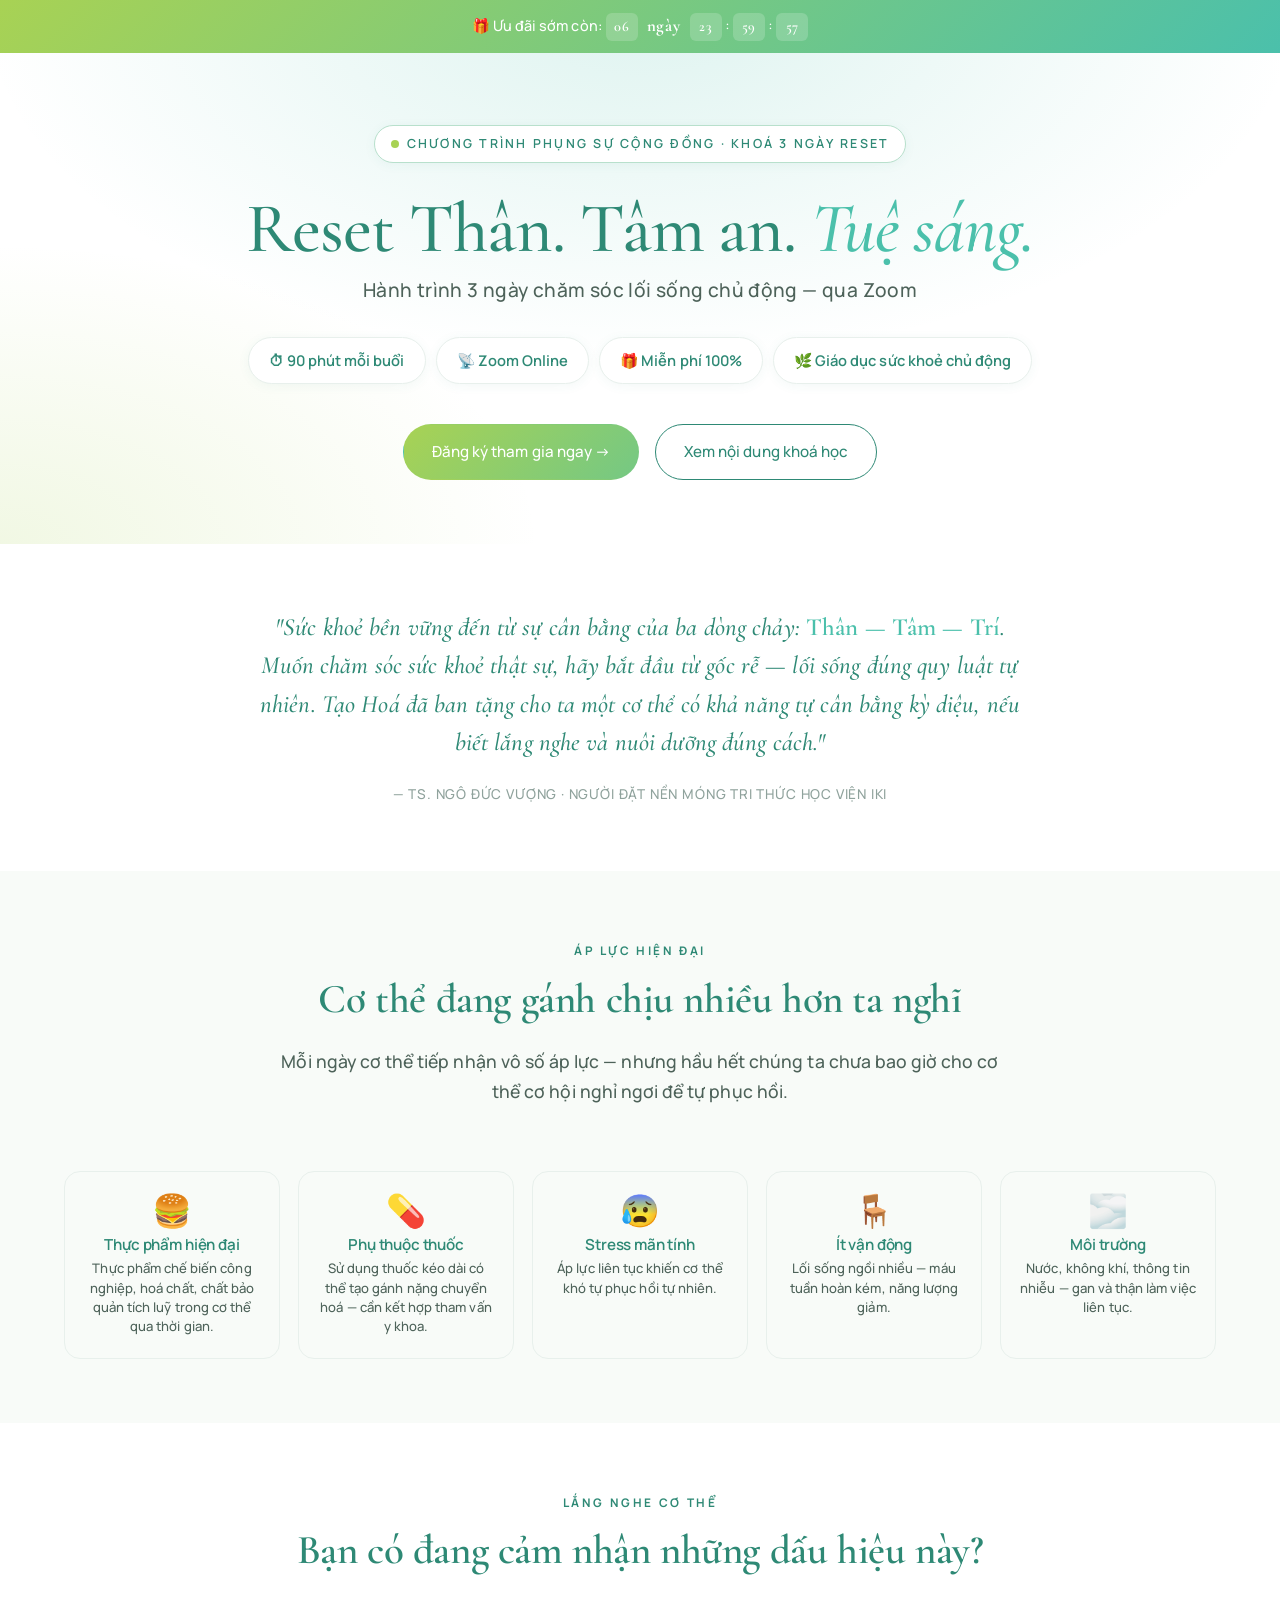
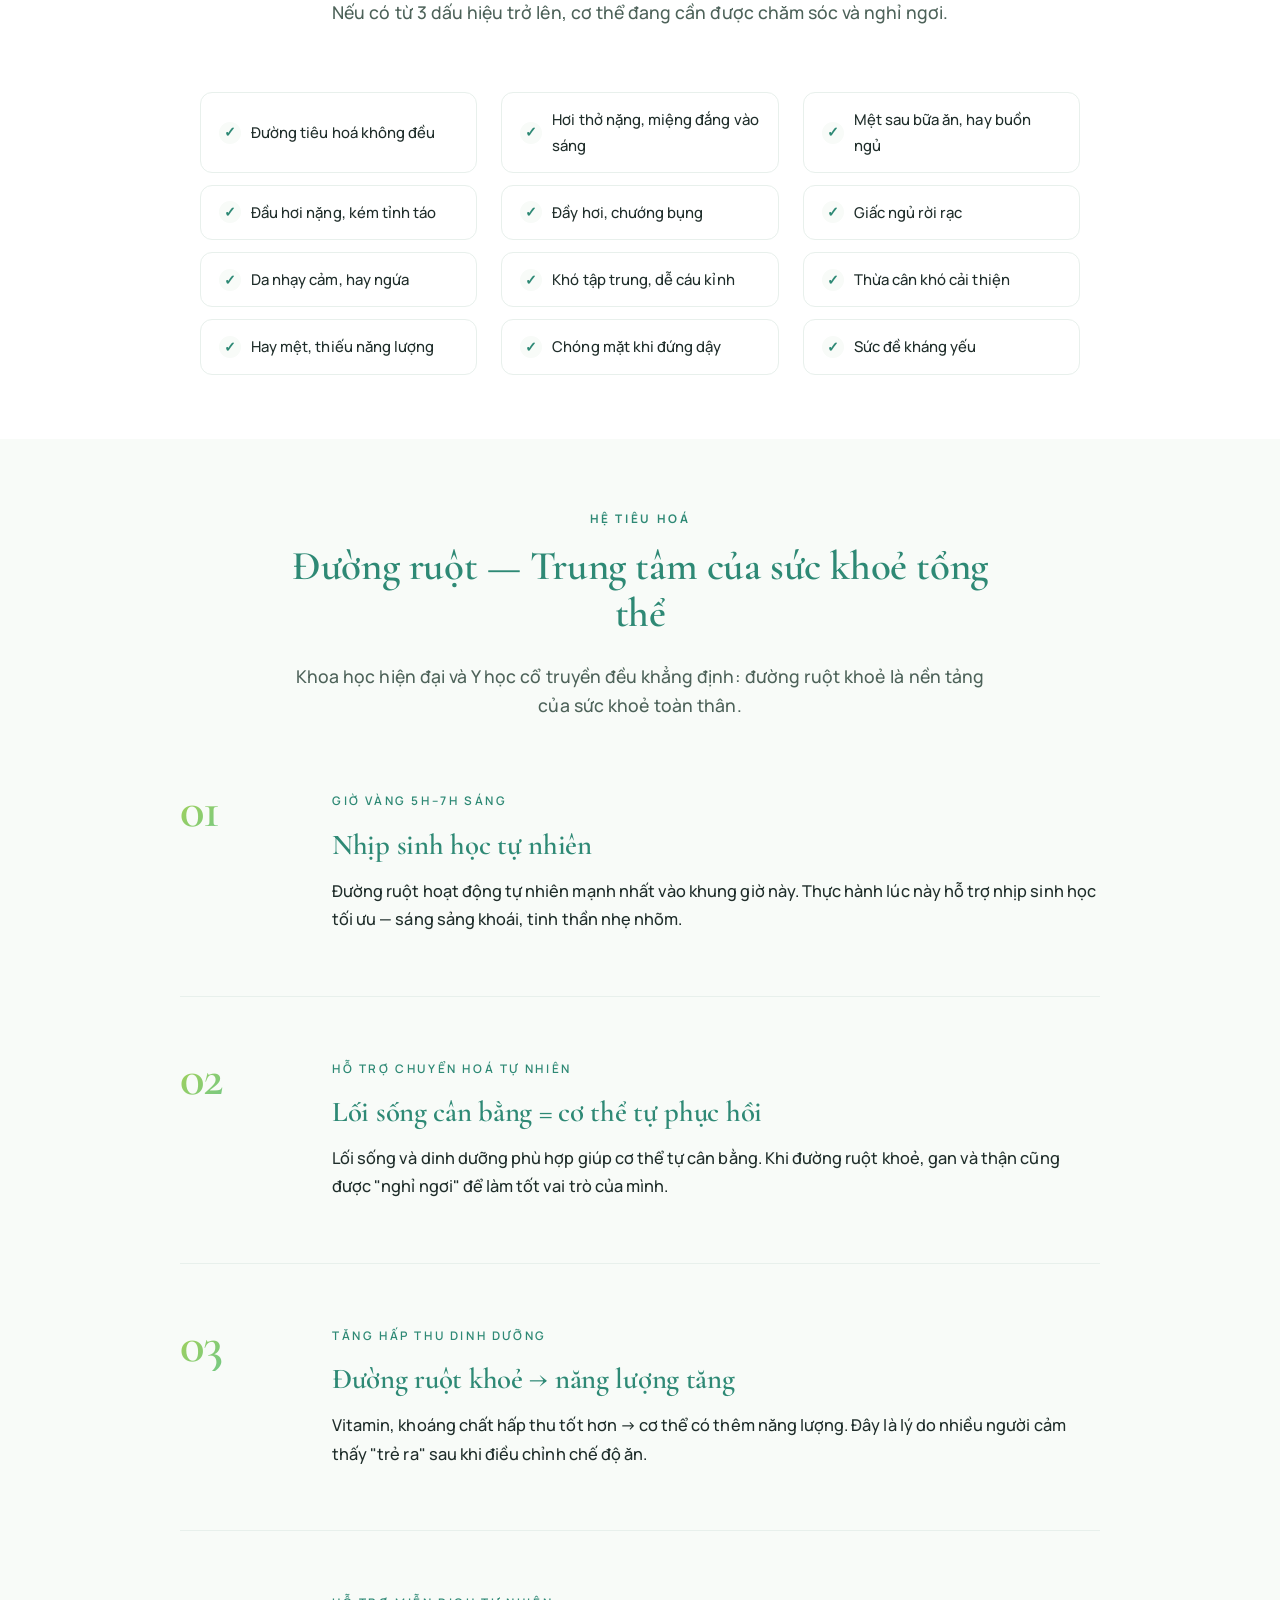
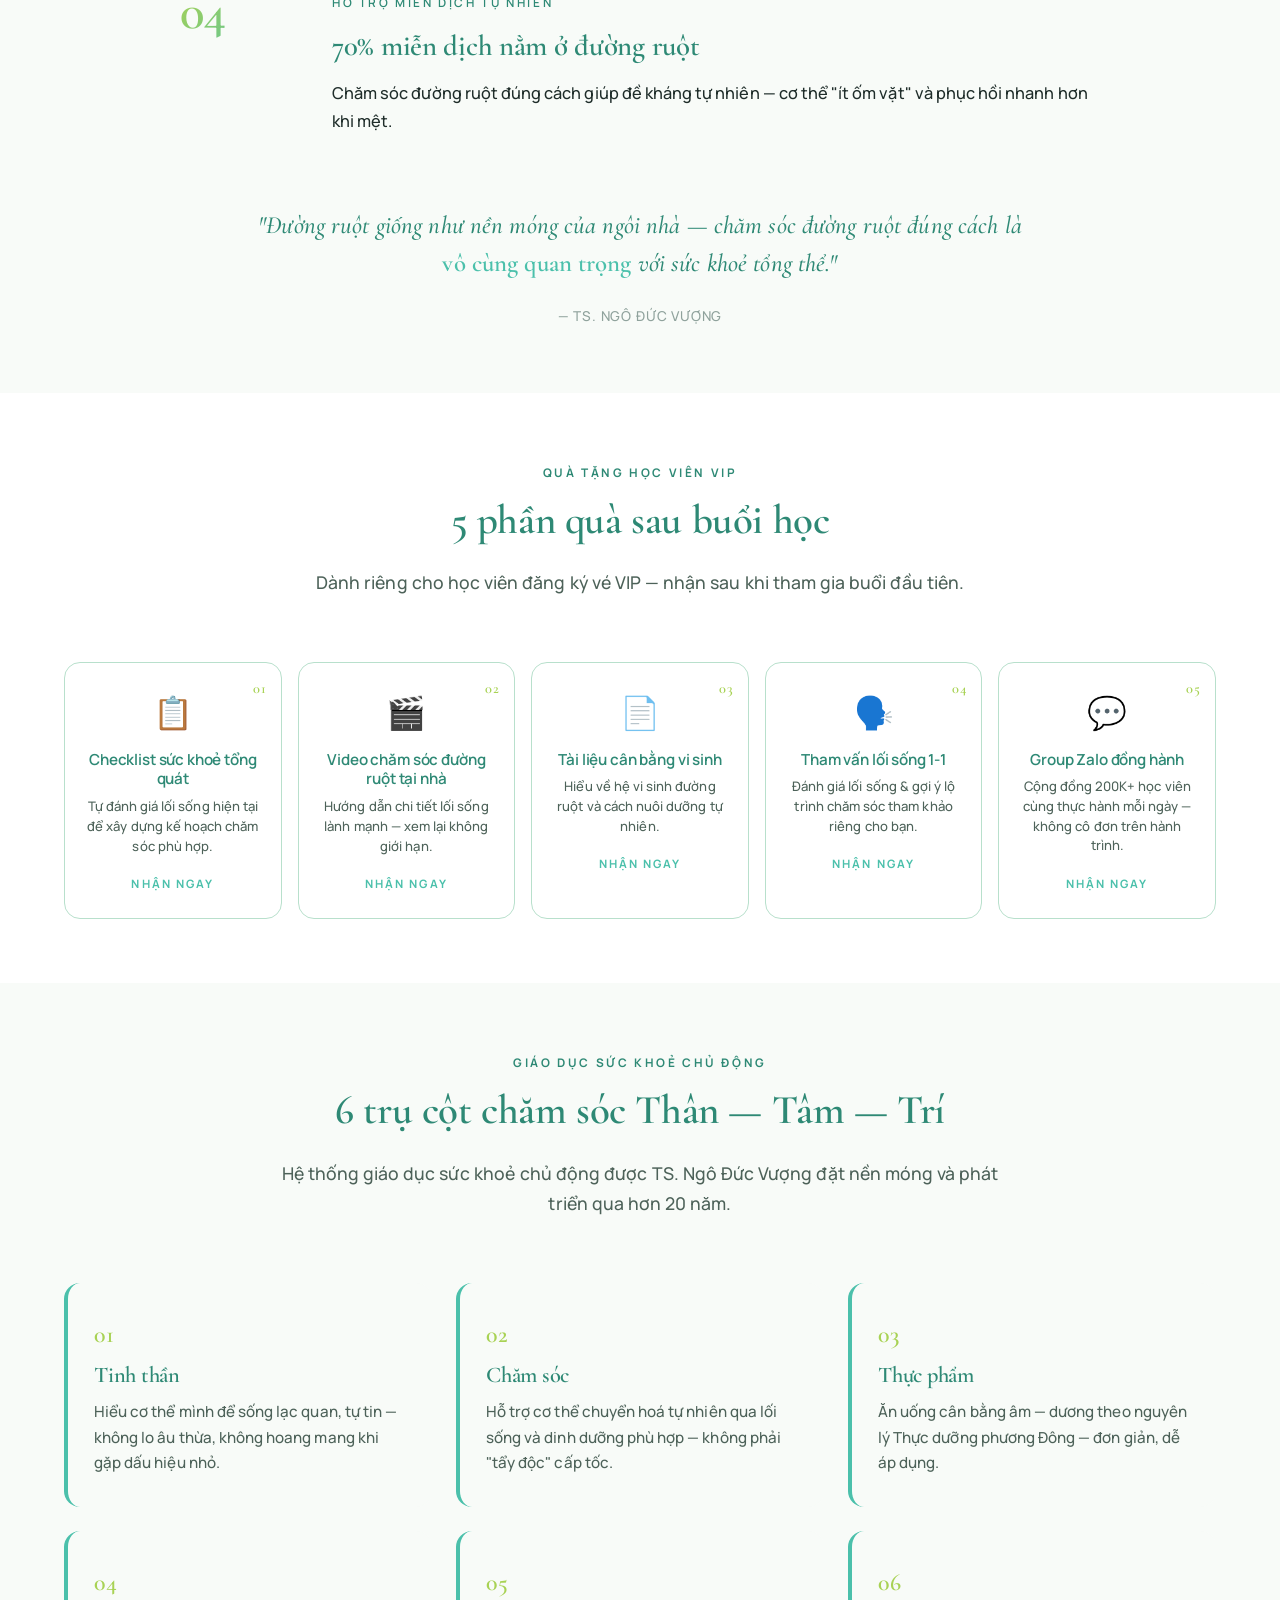
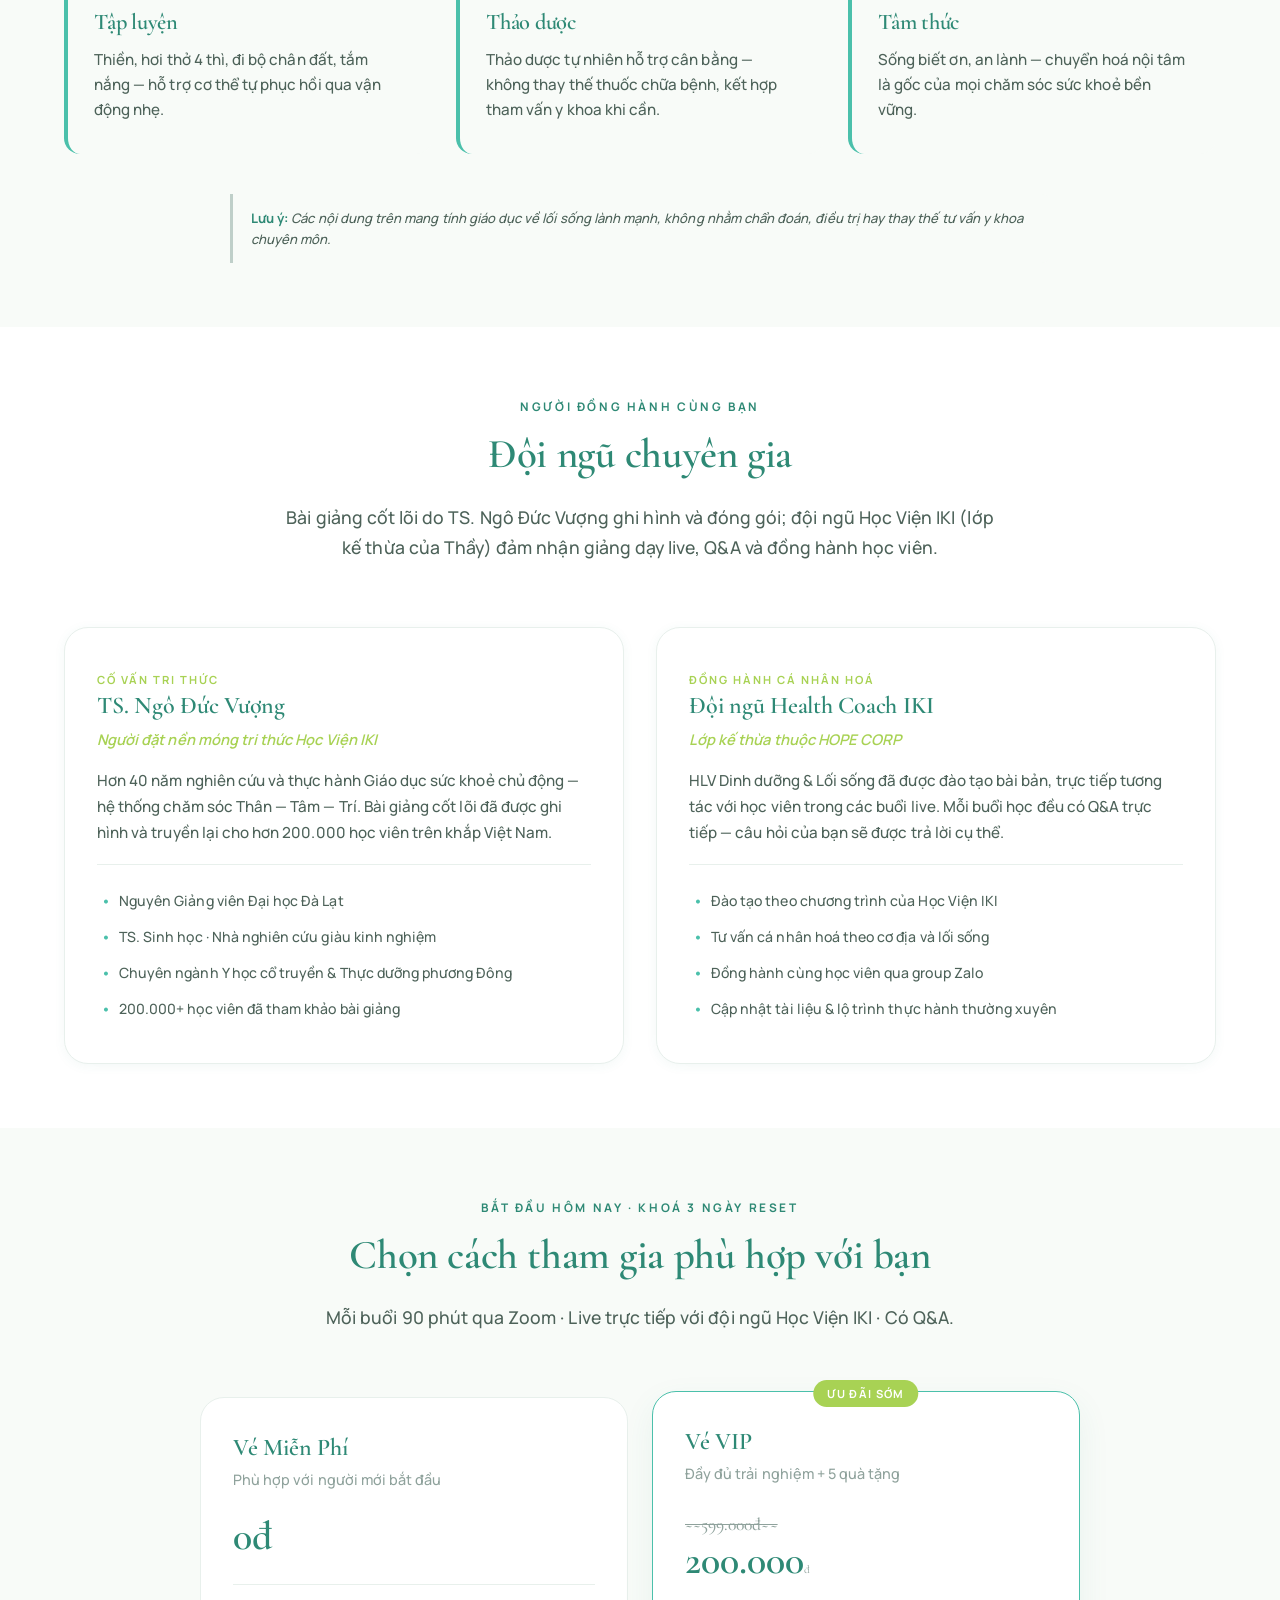
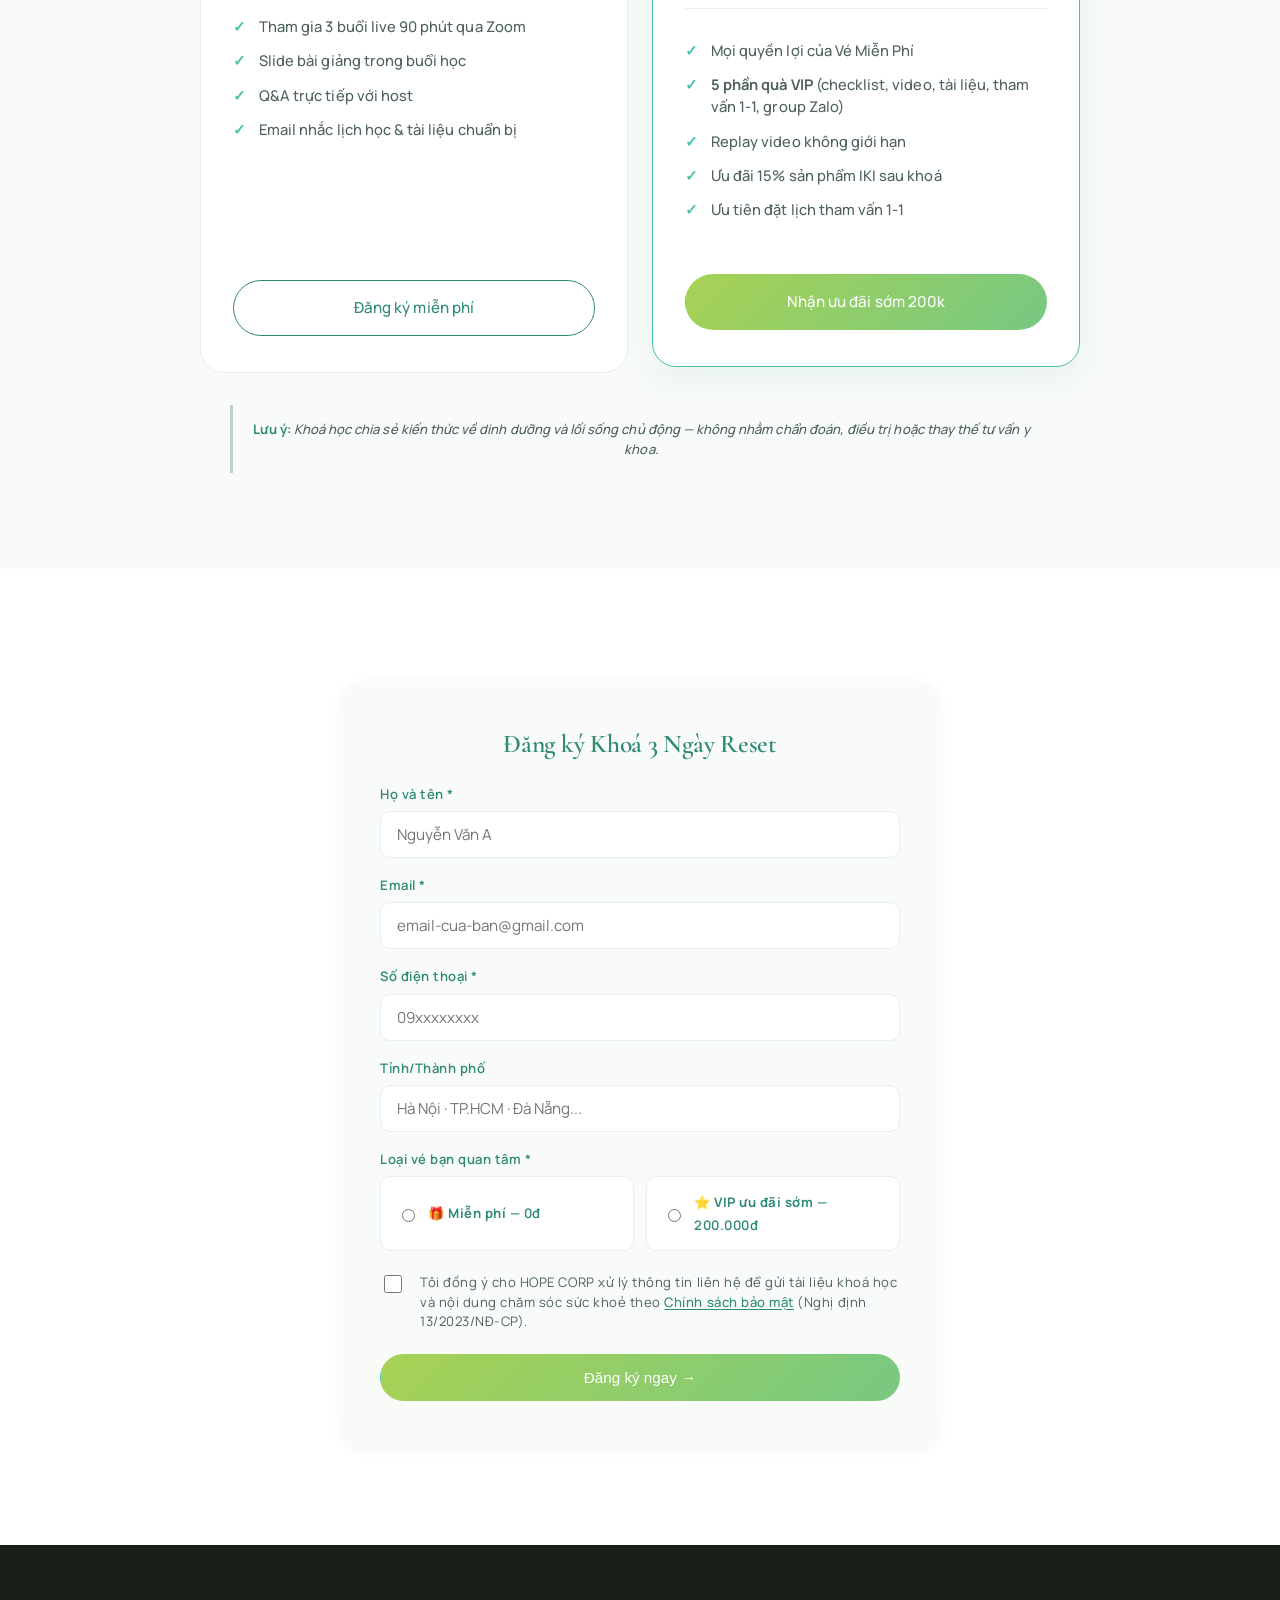
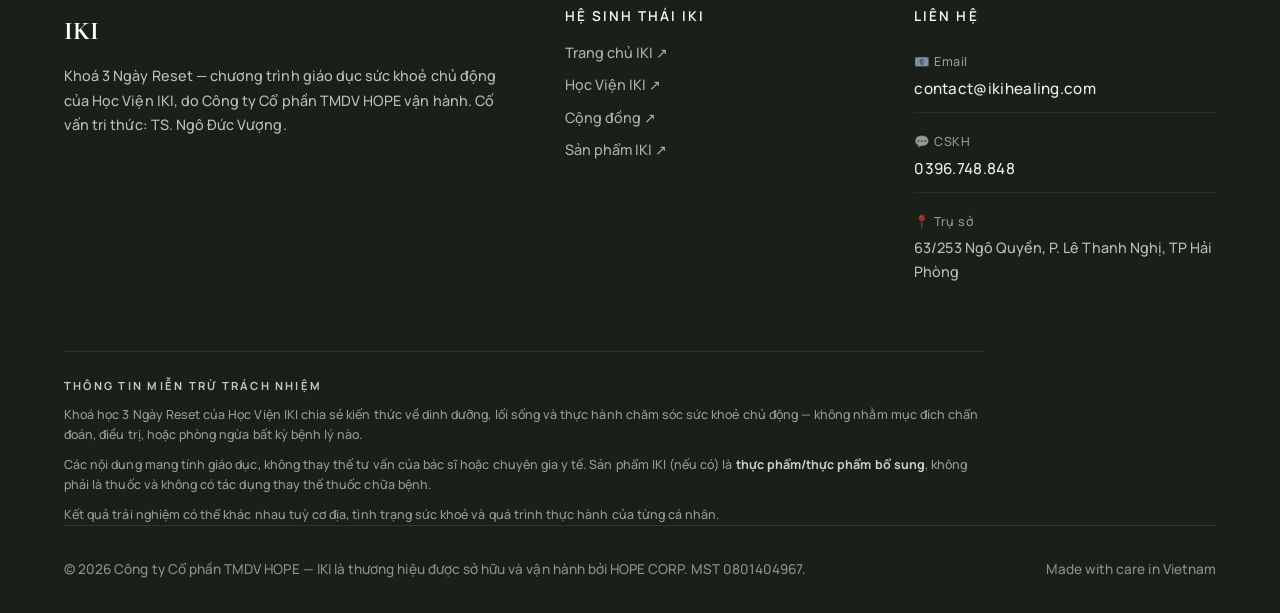
==== index.html @ 706fb3fb "Initial deploy: Khoá 3 Ngày Reset landing — brand IKI, pháp lý cleaned - 11 sections: hero, quote TS" ====
<!DOCTYPE html>
<html lang="vi">
<head>
  <meta charset="UTF-8" />
  <meta name="viewport" content="width=device-width, initial-scale=1.0" />
  <title>Khoá 3 Ngày Reset — Reset Thân, Tâm an, Tuệ sáng | IKI by HOPE CORP</title>
  <meta name="description" content="Khoá học 3 ngày Reset miễn phí qua Zoom — chăm sóc Thân, Tâm, Trí theo phương pháp giáo dục sức khoẻ chủ động của TS. Ngô Đức Vượng và Học Viện IKI. Đăng ký miễn phí, không cần thẻ tín dụng." />
  <link rel="canonical" href="https://7ngayreset.com/" />

  <meta property="og:type" content="website" />
  <meta property="og:locale" content="vi_VN" />
  <meta property="og:site_name" content="IKI by HOPE CORP" />
  <meta property="og:url" content="https://7ngayreset.com/" />
  <meta property="og:title" content="Khoá 3 Ngày Reset — Reset Thân, Tâm an, Tuệ sáng" />
  <meta property="og:description" content="Hành trình 3 ngày miễn phí qua Zoom: chăm sóc lối sống chủ động theo phương pháp giáo dục sức khoẻ của TS. Ngô Đức Vượng và Học Viện IKI." />
  <meta property="og:image" content="https://ikihealing.com/iki-logo.jpg" />

  <meta name="twitter:card" content="summary_large_image" />
  <meta name="twitter:title" content="Khoá 3 Ngày Reset — Reset Thân, Tâm an, Tuệ sáng" />
  <meta name="twitter:description" content="Hành trình 3 ngày miễn phí qua Zoom của Học Viện IKI." />
  <meta name="twitter:image" content="https://ikihealing.com/iki-logo.jpg" />

  <link rel="preconnect" href="https://fonts.googleapis.com" />
  <link rel="preconnect" href="https://fonts.gstatic.com" crossorigin />
  <link href="https://fonts.googleapis.com/css2?family=Manrope:wght@400;500;600;700&family=Cormorant+Garamond:ital,wght@0,500;0,600;0,700;1,500;1,600&display=swap" rel="stylesheet" />
  <link rel="icon" type="image/jpeg" href="iki-logo-256.jpg" />
  <link rel="stylesheet" href="styles.css" />
  <script src="script.js" defer></script>

  <script type="application/ld+json">
  {
    "@context": "https://schema.org",
    "@type": "Course",
    "name": "Khoá 3 Ngày Reset — Reset Thân, Tâm an, Tuệ sáng",
    "description": "Khoá học 3 ngày miễn phí qua Zoom về giáo dục sức khoẻ chủ động — Thân, Tâm, Trí.",
    "provider": {
      "@type": "Organization",
      "name": "Công ty Cổ phần TMDV HOPE",
      "alternateName": "HOPE CORP",
      "sameAs": "https://ikihealing.com"
    },
    "courseMode": "online",
    "educationalLevel": "beginner",
    "inLanguage": "vi"
  }
  </script>
</head>
<body>

  <!-- ============ COUNTDOWN BAR ============ -->
  <div class="countdown-bar" aria-label="Đếm ngược ưu đãi sớm">
    <span>🎁 Ưu đãi sớm còn:</span>
    <span class="countdown-units">
      <span id="cd-days">07</span>
    </span>
    <strong>ngày</strong>
    <span class="countdown-units">
      <span id="cd-hours">00</span>:<span id="cd-mins">00</span>:<span id="cd-secs">00</span>
    </span>
  </div>

  <!-- ============ HERO ============ -->
  <section class="course-hero">
    <div class="container">
      <span class="course-eyebrow-chip">Chương trình phụng sự cộng đồng · Khoá 3 Ngày Reset</span>
      <h1>Reset Thân.<span class="h1-break"> </span>Tâm an.<span class="h1-break"> </span><em>Tuệ sáng.</em></h1>
      <h2>Hành trình 3 ngày chăm sóc lối sống chủ động — qua Zoom</h2>

      <div class="course-info-chips">
        <span class="course-info-chip">⏱ 90 phút mỗi buổi</span>
        <span class="course-info-chip">📡 Zoom Online</span>
        <span class="course-info-chip">🎁 Miễn phí 100%</span>
        <span class="course-info-chip">🌿 Giáo dục sức khoẻ chủ động</span>
      </div>

      <div class="hero-cta" style="justify-content: center;">
        <a class="btn btn-primary" href="#dang-ky">Đăng ký tham gia ngay →</a>
        <a class="btn btn-secondary" href="#noi-dung">Xem nội dung khoá học</a>
      </div>
    </div>
  </section>

  <!-- ============ QUOTE CALLOUT (TS. Ngô Đức Vượng) ============ -->
  <section class="section-tight" style="background: var(--white);">
    <div class="quote-callout">
      <blockquote>
        "Sức khoẻ bền vững đến từ sự cân bằng của ba dòng chảy: <strong>Thân — Tâm — Trí</strong>. Muốn chăm sóc sức khoẻ thật sự, hãy bắt đầu từ gốc rễ — lối sống đúng quy luật tự nhiên. Tạo Hoá đã ban tặng cho ta một cơ thể có khả năng tự cân bằng kỳ diệu, nếu biết lắng nghe và nuôi dưỡng đúng cách."
      </blockquote>
      <cite>— TS. Ngô Đức Vượng · Người đặt nền móng tri thức Học Viện IKI</cite>
    </div>
  </section>

  <!-- ============ SECTION: ÁP LỰC HIỆN ĐẠI ============ -->
  <section id="noi-dung" class="section-tight" style="background: var(--iki-cream);">
    <div class="container">
      <div class="section-header">
        <span class="section-eyebrow">Áp lực hiện đại</span>
        <h2>Cơ thể đang gánh chịu nhiều hơn ta nghĩ</h2>
        <p>Mỗi ngày cơ thể tiếp nhận vô số áp lực — nhưng hầu hết chúng ta chưa bao giờ cho cơ thể cơ hội nghỉ ngơi để tự phục hồi.</p>
      </div>

      <div class="pressure-grid">
        <div class="pressure-card">
          <span class="pressure-card-icon" aria-hidden="true">🍔</span>
          <h4>Thực phẩm hiện đại</h4>
          <p>Thực phẩm chế biến công nghiệp, hoá chất, chất bảo quản tích luỹ trong cơ thể qua thời gian.</p>
        </div>
        <div class="pressure-card">
          <span class="pressure-card-icon" aria-hidden="true">💊</span>
          <h4>Phụ thuộc thuốc</h4>
          <p>Sử dụng thuốc kéo dài có thể tạo gánh nặng chuyển hoá — cần kết hợp tham vấn y khoa.</p>
        </div>
        <div class="pressure-card">
          <span class="pressure-card-icon" aria-hidden="true">😰</span>
          <h4>Stress mãn tính</h4>
          <p>Áp lực liên tục khiến cơ thể khó tự phục hồi tự nhiên.</p>
        </div>
        <div class="pressure-card">
          <span class="pressure-card-icon" aria-hidden="true">🪑</span>
          <h4>Ít vận động</h4>
          <p>Lối sống ngồi nhiều — máu tuần hoàn kém, năng lượng giảm.</p>
        </div>
        <div class="pressure-card">
          <span class="pressure-card-icon" aria-hidden="true">🌫️</span>
          <h4>Môi trường</h4>
          <p>Nước, không khí, thông tin nhiễu — gan và thận làm việc liên tục.</p>
        </div>
      </div>
    </div>
  </section>

  <!-- ============ SECTION: 12 DẤU HIỆU CƠ THỂ ============ -->
  <section class="section-tight" style="background: var(--white);">
    <div class="container">
      <div class="section-header">
        <span class="section-eyebrow">Lắng nghe cơ thể</span>
        <h2>Bạn có đang cảm nhận những dấu hiệu này?</h2>
        <p>Nếu có từ 3 dấu hiệu trở lên, cơ thể đang cần được chăm sóc và nghỉ ngơi.</p>
      </div>

      <div class="symptom-grid">
        <div class="symptom-item">Đường tiêu hoá không đều</div>
        <div class="symptom-item">Hơi thở nặng, miệng đắng vào sáng</div>
        <div class="symptom-item">Mệt sau bữa ăn, hay buồn ngủ</div>
        <div class="symptom-item">Đầu hơi nặng, kém tỉnh táo</div>
        <div class="symptom-item">Đầy hơi, chướng bụng</div>
        <div class="symptom-item">Giấc ngủ rời rạc</div>
        <div class="symptom-item">Da nhạy cảm, hay ngứa</div>
        <div class="symptom-item">Khó tập trung, dễ cáu kỉnh</div>
        <div class="symptom-item">Thừa cân khó cải thiện</div>
        <div class="symptom-item">Hay mệt, thiếu năng lượng</div>
        <div class="symptom-item">Chóng mặt khi đứng dậy</div>
        <div class="symptom-item">Sức đề kháng yếu</div>
      </div>
    </div>
  </section>

  <!-- ============ SECTION: ĐƯỜNG RUỘT ============ -->
  <section class="section-tight" style="background: var(--iki-cream);">
    <div class="container">
      <div class="section-header">
        <span class="section-eyebrow">Hệ tiêu hoá</span>
        <h2>Đường ruột — Trung tâm của sức khoẻ tổng thể</h2>
        <p>Khoa học hiện đại và Y học cổ truyền đều khẳng định: đường ruột khoẻ là nền tảng của sức khoẻ toàn thân.</p>
      </div>

      <div class="ks-grid" style="max-width: 920px; margin: 48px auto 0;">
        <article class="ks-block">
          <div class="ks-num">01</div>
          <div class="ks-content">
            <span class="eyebrow">Giờ vàng 5h–7h sáng</span>
            <h3>Nhịp sinh học tự nhiên</h3>
            <p>Đường ruột hoạt động tự nhiên mạnh nhất vào khung giờ này. Thực hành lúc này hỗ trợ nhịp sinh học tối ưu — sáng sảng khoái, tinh thần nhẹ nhõm.</p>
          </div>
        </article>

        <article class="ks-block">
          <div class="ks-num">02</div>
          <div class="ks-content">
            <span class="eyebrow">Hỗ trợ chuyển hoá tự nhiên</span>
            <h3>Lối sống cân bằng = cơ thể tự phục hồi</h3>
            <p>Lối sống và dinh dưỡng phù hợp giúp cơ thể tự cân bằng. Khi đường ruột khoẻ, gan và thận cũng được "nghỉ ngơi" để làm tốt vai trò của mình.</p>
          </div>
        </article>

        <article class="ks-block">
          <div class="ks-num">03</div>
          <div class="ks-content">
            <span class="eyebrow">Tăng hấp thu dinh dưỡng</span>
            <h3>Đường ruột khoẻ → năng lượng tăng</h3>
            <p>Vitamin, khoáng chất hấp thu tốt hơn → cơ thể có thêm năng lượng. Đây là lý do nhiều người cảm thấy "trẻ ra" sau khi điều chỉnh chế độ ăn.</p>
          </div>
        </article>

        <article class="ks-block">
          <div class="ks-num">04</div>
          <div class="ks-content">
            <span class="eyebrow">Hỗ trợ miễn dịch tự nhiên</span>
            <h3>70% miễn dịch nằm ở đường ruột</h3>
            <p>Chăm sóc đường ruột đúng cách giúp đề kháng tự nhiên — cơ thể "ít ốm vặt" và phục hồi nhanh hơn khi mệt.</p>
          </div>
        </article>
      </div>

      <div class="quote-callout" style="margin-top: 56px;">
        <blockquote>
          "Đường ruột giống như nền móng của ngôi nhà — chăm sóc đường ruột đúng cách là <strong>vô cùng quan trọng</strong> với sức khoẻ tổng thể."
        </blockquote>
        <cite>— TS. Ngô Đức Vượng</cite>
      </div>
    </div>
  </section>

  <!-- ============ SECTION: 5 QUÀ TẶNG VIP ============ -->
  <section class="section-tight" style="background: var(--white);">
    <div class="container">
      <div class="section-header">
        <span class="section-eyebrow">Quà tặng học viên VIP</span>
        <h2>5 phần quà sau buổi học</h2>
        <p>Dành riêng cho học viên đăng ký vé VIP — nhận sau khi tham gia buổi đầu tiên.</p>
      </div>

      <div class="gift-grid">
        <article class="gift-card">
          <span class="gift-card-num">01</span>
          <span class="gift-card-icon" aria-hidden="true">📋</span>
          <h4>Checklist sức khoẻ tổng quát</h4>
          <p>Tự đánh giá lối sống hiện tại để xây dựng kế hoạch chăm sóc phù hợp.</p>
          <span class="gift-card-tag">Nhận ngay</span>
        </article>

        <article class="gift-card">
          <span class="gift-card-num">02</span>
          <span class="gift-card-icon" aria-hidden="true">🎬</span>
          <h4>Video chăm sóc đường ruột tại nhà</h4>
          <p>Hướng dẫn chi tiết lối sống lành mạnh — xem lại không giới hạn.</p>
          <span class="gift-card-tag">Nhận ngay</span>
        </article>

        <article class="gift-card">
          <span class="gift-card-num">03</span>
          <span class="gift-card-icon" aria-hidden="true">📄</span>
          <h4>Tài liệu cân bằng vi sinh</h4>
          <p>Hiểu về hệ vi sinh đường ruột và cách nuôi dưỡng tự nhiên.</p>
          <span class="gift-card-tag">Nhận ngay</span>
        </article>

        <article class="gift-card">
          <span class="gift-card-num">04</span>
          <span class="gift-card-icon" aria-hidden="true">🗣️</span>
          <h4>Tham vấn lối sống 1-1</h4>
          <p>Đánh giá lối sống &amp; gợi ý lộ trình chăm sóc tham khảo riêng cho bạn.</p>
          <span class="gift-card-tag">Nhận ngay</span>
        </article>

        <article class="gift-card">
          <span class="gift-card-num">05</span>
          <span class="gift-card-icon" aria-hidden="true">💬</span>
          <h4>Group Zalo đồng hành</h4>
          <p>Cộng đồng 200K+ học viên cùng thực hành mỗi ngày — không cô đơn trên hành trình.</p>
          <span class="gift-card-tag">Nhận ngay</span>
        </article>
      </div>
    </div>
  </section>

  <!-- ============ SECTION: 6 TRỤ CỘT ============ -->
  <section class="section-tight" style="background: var(--iki-cream);">
    <div class="container">
      <div class="section-header">
        <span class="section-eyebrow">Giáo dục sức khoẻ chủ động</span>
        <h2>6 trụ cột chăm sóc Thân — Tâm — Trí</h2>
        <p>Hệ thống giáo dục sức khoẻ chủ động được TS. Ngô Đức Vượng đặt nền móng và phát triển qua hơn 20 năm.</p>
      </div>

      <div class="pillars-grid">
        <div class="pillar-card">
          <div class="pillar-card-num">01</div>
          <h3>Tinh thần</h3>
          <p>Hiểu cơ thể mình để sống lạc quan, tự tin — không lo âu thừa, không hoang mang khi gặp dấu hiệu nhỏ.</p>
        </div>
        <div class="pillar-card">
          <div class="pillar-card-num">02</div>
          <h3>Chăm sóc</h3>
          <p>Hỗ trợ cơ thể chuyển hoá tự nhiên qua lối sống và dinh dưỡng phù hợp — không phải "tẩy độc" cấp tốc.</p>
        </div>
        <div class="pillar-card">
          <div class="pillar-card-num">03</div>
          <h3>Thực phẩm</h3>
          <p>Ăn uống cân bằng âm — dương theo nguyên lý Thực dưỡng phương Đông — đơn giản, dễ áp dụng.</p>
        </div>
        <div class="pillar-card">
          <div class="pillar-card-num">04</div>
          <h3>Tập luyện</h3>
          <p>Thiền, hơi thở 4 thì, đi bộ chân đất, tắm nắng — hỗ trợ cơ thể tự phục hồi qua vận động nhẹ.</p>
        </div>
        <div class="pillar-card">
          <div class="pillar-card-num">05</div>
          <h3>Thảo dược</h3>
          <p>Thảo dược tự nhiên hỗ trợ cân bằng — không thay thế thuốc chữa bệnh, kết hợp tham vấn y khoa khi cần.</p>
        </div>
        <div class="pillar-card">
          <div class="pillar-card-num">06</div>
          <h3>Tâm thức</h3>
          <p>Sống biết ơn, an lành — chuyển hoá nội tâm là gốc của mọi chăm sóc sức khoẻ bền vững.</p>
        </div>
      </div>

      <p class="disclaimer-inline" style="max-width: 820px; margin: 40px auto 0; text-align: left;">
        <strong>Lưu ý:</strong> Các nội dung trên mang tính giáo dục về lối sống lành mạnh, không nhằm chẩn đoán, điều trị hay thay thế tư vấn y khoa chuyên môn.
      </p>
    </div>
  </section>

  <!-- ============ SECTION: DIỄN GIẢ ============ -->
  <section class="section-tight" style="background: var(--white);">
    <div class="container">
      <div class="section-header">
        <span class="section-eyebrow">Người đồng hành cùng bạn</span>
        <h2>Đội ngũ chuyên gia</h2>
        <p>Bài giảng cốt lõi do TS. Ngô Đức Vượng ghi hình và đóng gói; đội ngũ Học Viện IKI (lớp kế thừa của Thầy) đảm nhận giảng dạy live, Q&amp;A và đồng hành học viên.</p>
      </div>

      <div class="speaker-grid">
        <article class="speaker-card">
          <span class="speaker-card-eyebrow">Cố vấn tri thức</span>
          <h3>TS. Ngô Đức Vượng</h3>
          <p class="role">Người đặt nền móng tri thức Học Viện IKI</p>
          <p>Hơn 40 năm nghiên cứu và thực hành Giáo dục sức khoẻ chủ động — hệ thống chăm sóc Thân — Tâm — Trí. Bài giảng cốt lõi đã được ghi hình và truyền lại cho hơn 200.000 học viên trên khắp Việt Nam.</p>
          <ul class="speaker-bullets">
            <li>Nguyên Giảng viên Đại học Đà Lạt</li>
            <li>TS. Sinh học · Nhà nghiên cứu giàu kinh nghiệm</li>
            <li>Chuyên ngành Y học cổ truyền &amp; Thực dưỡng phương Đông</li>
            <li>200.000+ học viên đã tham khảo bài giảng</li>
          </ul>
        </article>

        <article class="speaker-card">
          <span class="speaker-card-eyebrow">Đồng hành cá nhân hoá</span>
          <h3>Đội ngũ Health Coach IKI</h3>
          <p class="role">Lớp kế thừa thuộc HOPE CORP</p>
          <p>HLV Dinh dưỡng &amp; Lối sống đã được đào tạo bài bản, trực tiếp tương tác với học viên trong các buổi live. Mỗi buổi học đều có Q&amp;A trực tiếp — câu hỏi của bạn sẽ được trả lời cụ thể.</p>
          <ul class="speaker-bullets">
            <li>Đào tạo theo chương trình của Học Viện IKI</li>
            <li>Tư vấn cá nhân hoá theo cơ địa và lối sống</li>
            <li>Đồng hành cùng học viên qua group Zalo</li>
            <li>Cập nhật tài liệu &amp; lộ trình thực hành thường xuyên</li>
          </ul>
        </article>
      </div>
    </div>
  </section>

  <!-- ============ SECTION: PRICING & ĐĂNG KÝ ============ -->
  <section id="dang-ky" class="section-tight" style="background: var(--iki-cream); padding-bottom: 96px;">
    <div class="container">
      <div class="section-header">
        <span class="section-eyebrow">Bắt đầu hôm nay · Khoá 3 Ngày Reset</span>
        <h2>Chọn cách tham gia phù hợp với bạn</h2>
        <p>Mỗi buổi 90 phút qua Zoom · Live trực tiếp với đội ngũ Học Viện IKI · Có Q&amp;A.</p>
      </div>

      <div class="tier-grid">
        <article class="tier-card">
          <h3>Vé Miễn Phí</h3>
          <p class="tier-tagline">Phù hợp với người mới bắt đầu</p>
          <div class="tier-price">0đ</div>
          <ul class="tier-features">
            <li>Tham gia 3 buổi live 90 phút qua Zoom</li>
            <li>Slide bài giảng trong buổi học</li>
            <li>Q&amp;A trực tiếp với host</li>
            <li>Email nhắc lịch học &amp; tài liệu chuẩn bị</li>
          </ul>
          <a class="btn btn-secondary" href="#form-dang-ky">Đăng ký miễn phí</a>
        </article>

        <article class="tier-card featured">
          <h3>Vé VIP</h3>
          <p class="tier-tagline">Đầy đủ trải nghiệm + 5 quà tặng</p>
          <div class="tier-price-strike">~~599.000đ~~</div>
          <div class="tier-price">200.000<small style="font-size: 0.7rem; font-weight: 400; color: var(--gray-500);">đ</small></div>
          <ul class="tier-features">
            <li>Mọi quyền lợi của Vé Miễn Phí</li>
            <li><strong>5 phần quà VIP</strong> (checklist, video, tài liệu, tham vấn 1-1, group Zalo)</li>
            <li>Replay video không giới hạn</li>
            <li>Ưu đãi 15% sản phẩm IKI sau khoá</li>
            <li>Ưu tiên đặt lịch tham vấn 1-1</li>
          </ul>
          <a class="btn btn-primary" href="#form-dang-ky">Nhận ưu đãi sớm 200k</a>
        </article>
      </div>

      <p class="disclaimer-inline" style="max-width: 820px; margin: 32px auto 0; text-align: center;">
        <strong>Lưu ý:</strong> Khoá học chia sẻ kiến thức về dinh dưỡng và lối sống chủ động — không nhằm chẩn đoán, điều trị hoặc thay thế tư vấn y khoa.
      </p>
    </div>
  </section>

  <!-- ============ FORM ĐĂNG KÝ ============ -->
  <section id="form-dang-ky" class="section-tight" style="background: var(--white); padding-bottom: 96px;">
    <div class="container">
      <div class="signup-form-wrap">
        <h3>Đăng ký Khoá 3 Ngày Reset</h3>
        <form class="signup-form" action="https://formspree.io/f/REPLACE_WITH_YOUR_FORMSPREE_ID" method="POST" novalidate>
          <div class="form-row">
            <label for="signup-name">Họ và tên *</label>
            <input id="signup-name" type="text" name="name" placeholder="Nguyễn Văn A" required />
          </div>
          <div class="form-row">
            <label for="signup-email">Email *</label>
            <input id="signup-email" type="email" name="email" placeholder="email-cua-ban@gmail.com" required />
          </div>
          <div class="form-row">
            <label for="signup-phone">Số điện thoại *</label>
            <input id="signup-phone" type="tel" name="phone" placeholder="09xxxxxxxx" required />
          </div>
          <div class="form-row">
            <label for="signup-city">Tỉnh/Thành phố</label>
            <input id="signup-city" type="text" name="city" placeholder="Hà Nội · TP.HCM · Đà Nẵng..." />
          </div>

          <label style="margin-top: 8px;">Loại vé bạn quan tâm *</label>
          <div class="ticket-row">
            <label class="ticket-option">
              <input type="radio" name="ticket" value="free" required />
              <span>🎁 <strong>Miễn phí</strong> — 0đ</span>
            </label>
            <label class="ticket-option">
              <input type="radio" name="ticket" value="vip" />
              <span>⭐ <strong>VIP ưu đãi sớm</strong> — 200.000đ</span>
            </label>
          </div>

          <div class="consent-row">
            <input type="checkbox" id="signup-consent" name="consent" required style="margin-right: 8px; accent-color: var(--iki-teal);" />
            <label for="signup-consent" style="display: inline; font-size: 0.82rem; font-weight: 400; color: var(--gray-700); cursor: pointer;">
              Tôi đồng ý cho HOPE CORP xử lý thông tin liên hệ để gửi tài liệu khoá học và nội dung chăm sóc sức khoẻ theo
              <a href="https://ikihealing.com/chinh-sach-bao-mat.html" target="_blank" rel="noopener" style="color: var(--iki-teal-deep); text-decoration: underline;">Chính sách bảo mật</a>
              (Nghị định 13/2023/NĐ-CP).
            </label>
          </div>

          <button type="submit" class="btn btn-primary">Đăng ký ngay →</button>
        </form>

        <div class="signup-success" role="status">
          ✓ Cảm ơn anh/chị đã đăng ký! Vui lòng kiểm tra email (kể cả Spam) trong vài phút tới để nhận thông tin lịch học.
        </div>
      </div>
    </div>
  </section>

  <!-- ============ FOOTER (compliance disclaimer) ============ -->
  <footer class="site-footer">
    <div class="container">
      <div class="footer-grid" style="grid-template-columns: 1.5fr 1fr 1fr;">
        <div>
          <div class="footer-brand">IKI</div>
          <p>Khoá 3 Ngày Reset — chương trình giáo dục sức khoẻ chủ động của Học Viện IKI, do Công ty Cổ phần TMDV HOPE vận hành. Cố vấn tri thức: TS. Ngô Đức Vượng.</p>
        </div>
        <div>
          <h4>Hệ sinh thái IKI</h4>
          <ul>
            <li><a href="https://ikihealing.com/" target="_blank" rel="noopener">Trang chủ IKI ↗</a></li>
            <li><a href="https://ikihealing.com/hoc-vien.html" target="_blank" rel="noopener">Học Viện IKI ↗</a></li>
            <li><a href="https://ikihealing.com/cong-dong.html" target="_blank" rel="noopener">Cộng đồng ↗</a></li>
            <li><a href="https://www.ikihealingdetox.com" target="_blank" rel="noopener">Sản phẩm IKI ↗</a></li>
          </ul>
        </div>
        <div>
          <h4>Liên hệ</h4>
          <ul class="contact-list">
            <li class="contact-item">
              <span class="contact-label">📧 Email</span>
              <a href="mailto:contact@ikihealing.com">contact@ikihealing.com</a>
            </li>
            <li class="contact-item">
              <span class="contact-label">💬 CSKH</span>
              <a href="tel:0396748848">0396.748.848</a>
            </li>
            <li class="contact-item">
              <span class="contact-label">📍 Trụ sở</span>
              63/253 Ngô Quyền, P. Lê Thanh Nghị, TP Hải Phòng
            </li>
          </ul>
        </div>
      </div>
      <div class="global-disclaimer">
        <h4>Thông tin miễn trừ trách nhiệm</h4>
        <p>Khoá học 3 Ngày Reset của Học Viện IKI chia sẻ kiến thức về dinh dưỡng, lối sống và thực hành chăm sóc sức khoẻ chủ động — không nhằm mục đích chẩn đoán, điều trị, hoặc phòng ngừa bất kỳ bệnh lý nào.</p>
        <p>Các nội dung mang tính giáo dục, không thay thế tư vấn của bác sĩ hoặc chuyên gia y tế. Sản phẩm IKI (nếu có) là <strong style="color: rgba(255,255,255,0.78);">thực phẩm/thực phẩm bổ sung</strong>, không phải là thuốc và không có tác dụng thay thế thuốc chữa bệnh.</p>
        <p>Kết quả trải nghiệm có thể khác nhau tuỳ cơ địa, tình trạng sức khoẻ và quá trình thực hành của từng cá nhân.</p>
      </div>
      <div class="footer-bottom">
        <span>© 2026 Công ty Cổ phần TMDV HOPE — IKI là thương hiệu được sở hữu và vận hành bởi HOPE CORP. MST 0801404967.</span>
        <span>Made with care in Vietnam</span>
      </div>
    </div>
  </footer>

</body>
</html>
---- styles.css ----
/* =====================================================================
   IKI by HOPE — Website Stylesheet
   IKI = brand chính (chữa lành, nhẹ nhàng)
   HOPE = pháp lý (trang trọng)
   ===================================================================== */

/* -------- Design tokens -------- */
:root {
  /* === BRAND GRADIENT — lime-green → healing teal === */
  --iki-lime:        #A8D254;   /* yellow-green from gradient left */
  --iki-teal:        #4BC0AB;   /* healing teal from gradient right */
  --iki-teal-deep:   #2E8975;   /* deeper teal for headings on light bg */
  --iki-gradient:    linear-gradient(135deg, #A8D254 0%, #4BC0AB 100%);
  --iki-gradient-soft: linear-gradient(135deg, rgba(168, 210, 84, 0.10) 0%, rgba(75, 192, 171, 0.10) 100%);
  --iki-gradient-mist: linear-gradient(135deg, rgba(168, 210, 84, 0.04) 0%, rgba(75, 192, 171, 0.04) 100%);

  /* === Existing tokens — re-mapped to lime-teal palette === */
  --iki-sage:       var(--iki-teal);            /* primary brand green */
  --iki-sage-deep:  var(--iki-teal-deep);       /* deeper text/heading */
  --iki-leaf:       #B8E0CC;                    /* soft mint accent */
  --iki-cream:      #F8FBF8;                    /* clean off-white */
  --iki-sand:       #E4F2EE;                    /* cool mint mist panel */
  --iki-clay:       var(--iki-lime);            /* lime accent (was warm clay) */
  --iki-earth:      var(--iki-teal-deep);       /* (was brown earth) */
  --iki-ink:        #1F2D2A;                    /* deep teal-ink body text */

  /* HOPE palette — formal corporate (unchanged) */
  --hope-forest:      #2C5F2D;
  --hope-forest-deep: #1F4321;
  --hope-gold:        #C9A961;

  /* Neutrals — cooler tones for healing aesthetic */
  --white:    #FFFFFF;
  --gray-50:  #F6FAF8;
  --gray-100: #E8F0EC;
  --gray-300: #BFCFC9;
  --gray-500: #8FA29C;
  --gray-700: #4D6259;

  /* Typography — refined elegance + warm friendliness */
  --font-display: 'Cormorant Garamond', Georgia, 'Times New Roman', serif;
  --font-body:    'Manrope', -apple-system, BlinkMacSystemFont, 'Segoe UI', Roboto, sans-serif;

  /* Layout */
  --container: 1200px;
  --radius:    12px;
  --radius-lg: 24px;

  /* Effects — softer for elegance */
  --shadow-sm: 0 2px 12px rgba(46, 137, 117, 0.06);
  --shadow-md: 0 12px 32px rgba(46, 137, 117, 0.08);
  --shadow-lg: 0 24px 60px rgba(46, 137, 117, 0.12);

  --ease: cubic-bezier(0.4, 0, 0.2, 1);
}

/* -------- Reset & base -------- */
*, *::before, *::after { box-sizing: border-box; }
html { scroll-behavior: smooth; overflow-x: hidden; }
body {
  margin: 0;
  font-family: var(--font-body);
  font-size: 16.5px;
  font-weight: 500;
  line-height: 1.7;
  color: var(--iki-ink);
  background: var(--white);
  -webkit-font-smoothing: antialiased;
  -moz-osx-font-smoothing: grayscale;
  letter-spacing: 0.003em;
  overflow-x: hidden;
}
img { max-width: 100%; height: auto; display: block; }
a { color: var(--iki-teal-deep); text-decoration: none; transition: color 0.25s var(--ease); font-weight: 500; }
a:hover { color: var(--iki-teal); }
h1, h2, h3, h4 {
  font-family: var(--font-display);
  font-weight: 600;
  line-height: 1.15;
  color: var(--iki-teal-deep);
  margin: 0 0 0.6em;
  letter-spacing: -0.01em;
}
h1 { font-size: clamp(2.2rem, 4.5vw, 3.8rem); font-weight: 600; }
h2 { font-size: clamp(1.75rem, 3.2vw, 2.7rem); font-weight: 600; }
h3 { font-size: clamp(1.25rem, 2vw, 1.55rem); font-weight: 600; }
h1 em, h2 em, h3 em { font-style: italic; font-weight: 500; color: var(--iki-teal); }
p  { margin: 0 0 1em; }
.muted { color: var(--gray-500); }
.eyebrow {
  font-family: var(--font-body);
  text-transform: uppercase;
  letter-spacing: 0.22em;
  font-size: 0.74rem;
  font-weight: 600;
  color: var(--iki-teal-deep);
  margin-bottom: 1rem;
  display: inline-block;
}

/* -------- Layout helpers -------- */
.container {
  max-width: var(--container);
  margin: 0 auto;
  padding: 0 24px;
}
section { padding: 96px 0; }
@media (max-width: 720px) { section { padding: 64px 0; } }

/* -------- Header / nav -------- */
.site-header {
  position: sticky;
  top: 0;
  z-index: 50;
  background: rgba(255, 255, 255, 0.85);
  backdrop-filter: blur(16px);
  -webkit-backdrop-filter: blur(16px);
  border-bottom: 1px solid var(--gray-100);
}
.nav {
  display: flex;
  align-items: center;
  justify-content: space-between;
  padding: 18px 24px;
  max-width: var(--container);
  margin: 0 auto;
}
.brand {
  display: flex;
  flex-direction: row;
  align-items: center;
  gap: 14px;
  font-family: var(--font-display);
  font-size: 1.65rem;
  font-weight: 500;
  color: var(--iki-teal-deep);
  letter-spacing: 0.06em;
  line-height: 1.05;
}
.brand > span {
  display: flex;
  flex-direction: column;
  align-items: flex-start;
  gap: 2px;
  white-space: nowrap;
}
.brand > span > * { white-space: nowrap; }
/* Mobile: stack logo + text vertically (compact) */
@media (max-width: 880px) {
  .brand {
    flex-direction: column;
    align-items: center;
    gap: 4px;
    font-size: 1.05rem;
    font-weight: 600;
    letter-spacing: 0.18em;
    line-height: 1;
    text-align: center;
  }
  .brand > span { align-items: center; }
}
.brand-mark {
  width: 38px; height: 38px;
  border-radius: 50%;
  background: var(--iki-gradient);
  display: flex; align-items: center; justify-content: center;
  color: white;
  font-family: var(--font-display);
  font-weight: 600;
  font-size: 1.1rem;
}
/* Real logo image — replaces .brand-mark when actual JPG/PNG is in use */
.brand-logo {
  height: 56px;
  width: auto;
  display: block;
  /* JPG có nền trắng — blend vào header trắng không lộ */
  mix-blend-mode: multiply;
}
.brand .brand-logo + span { margin-left: 0; }
@media (max-width: 880px) { .brand-logo { height: 42px; } }
@media (max-width: 540px) { .brand-logo { height: 36px; } }
.brand-sub {
  font-family: var(--font-body);
  font-size: 0.7rem;
  color: var(--gray-500);
  letter-spacing: 0.2em;
  text-transform: uppercase;
  font-weight: 500;
  margin-top: 2px;
}
@media (max-width: 880px) {
  .brand-sub { font-size: 0.62rem; letter-spacing: 0.22em; margin-top: 1px; }
}
.nav-links {
  display: flex;
  align-items: center;
  gap: 32px;
  list-style: none;
  margin: 0;
  padding: 0;
}
.nav-links a {
  font-size: 0.95rem;
  color: var(--iki-ink);
  font-weight: 500;
  white-space: nowrap;
}
.nav-links a:hover, .nav-links a.active {
  color: var(--iki-sage-deep);
}
.nav-cta {
  background: var(--iki-gradient);
  background-size: 200% 100%;
  background-position: 0% 50%;
  color: white !important;
  padding: 10px 22px;
  border-radius: 999px;
  font-weight: 500;
  transition: background-position 0.4s var(--ease), transform 0.2s var(--ease);
}
.nav-cta:hover { background-position: 100% 50%; transform: translateY(-1px); color: white !important; }
/* Legacy mobile nav rule replaced by hamburger menu in additions section below */

/* -------- Buttons -------- */
.btn {
  display: inline-flex;
  align-items: center;
  gap: 8px;
  padding: 14px 28px;
  border-radius: 999px;
  font-weight: 500;
  font-size: 0.95rem;
  border: 1.5px solid transparent;
  cursor: pointer;
  transition: all 0.2s var(--ease);
  text-decoration: none;
}
.btn-primary {
  background: var(--iki-gradient);
  color: white;
  background-size: 200% 100%;
  background-position: 0% 50%;
}
.btn-primary:hover {
  background-position: 100% 50%;
  color: white;
  transform: translateY(-1px);
  box-shadow: var(--shadow-md);
}
.btn-secondary {
  background: transparent;
  color: var(--iki-sage-deep);
  border-color: var(--iki-sage-deep);
}
.btn-secondary:hover {
  background: var(--iki-sage-deep);
  color: white;
}
.btn-ghost {
  color: var(--iki-sage-deep);
  padding: 14px 0;
}
.btn-ghost:hover { color: var(--iki-clay); }

/* -------- Hero -------- */
.hero {
  position: relative;
  padding: 140px 0 110px;
  background:
    radial-gradient(1400px 700px at 85% -10%, rgba(75, 192, 171, 0.16), transparent 60%),
    radial-gradient(900px 500px at 0% 100%, rgba(168, 210, 84, 0.14), transparent 60%),
    var(--white);
  overflow: hidden;
}
.hero-grid {
  display: grid;
  grid-template-columns: 1.1fr 0.9fr;
  gap: 64px;
  align-items: center;
}
@media (max-width: 880px) {
  .hero-grid { grid-template-columns: 1fr; gap: 40px; }
}
.hero h1 {
  font-size: clamp(2.6rem, 5.5vw, 4.4rem);
  line-height: 1.08;
  margin-bottom: 28px;
  font-weight: 500;
  letter-spacing: -0.015em;
}
.hero h1 em {
  font-style: italic;
  color: var(--iki-teal);
  font-weight: 400;
}
.hero-lead {
  font-size: 1.15rem;
  color: var(--gray-700);
  margin-bottom: 36px;
  max-width: 540px;
  line-height: 1.7;
  font-weight: 400;
}
.hero-cta { display: flex; gap: 16px; flex-wrap: wrap; }

.hero-visual {
  position: relative;
  aspect-ratio: 4 / 5;
  background: var(--iki-gradient);
  border-radius: var(--radius-lg);
  box-shadow: var(--shadow-lg);
  overflow: hidden;
  display: flex; align-items: center; justify-content: center;
}
.hero-visual::after {
  content: "";
  position: absolute;
  inset: 0;
  background:
    radial-gradient(circle at 30% 30%, rgba(255,255,255,0.3), transparent 50%),
    radial-gradient(circle at 70% 70%, rgba(44, 95, 45, 0.3), transparent 50%);
}
.hero-visual-text {
  position: relative;
  z-index: 1;
  text-align: center;
  color: white;
  padding: 32px;
}
.hero-visual-text .symbol {
  font-family: var(--font-display);
  font-size: 6rem;
  line-height: 1;
  margin-bottom: 16px;
  display: block;
}
.hero-visual-text .label {
  font-family: var(--font-body);
  letter-spacing: 0.3em;
  font-size: 0.85rem;
  text-transform: uppercase;
  opacity: 0.9;
}

/* -------- Hero with image background (subpages) -------- */
.page-hero.page-hero-image {
  position: relative;
  padding: 140px 0 120px;
  color: white;
  background-size: cover;
  background-position: center;
  background-repeat: no-repeat;
  overflow: hidden;
}
.page-hero.page-hero-image::before {
  content: "";
  position: absolute;
  inset: 0;
  background: linear-gradient(135deg, rgba(46, 137, 117, 0.85) 0%, rgba(31, 45, 42, 0.75) 100%);
}
.page-hero.page-hero-image > .container {
  position: relative;
  z-index: 1;
}
.page-hero.page-hero-image .crumbs,
.page-hero.page-hero-image .crumbs a { color: rgba(255,255,255,0.7); }
.page-hero.page-hero-image .crumbs a:hover { color: white; }
.page-hero.page-hero-image .eyebrow { color: rgba(255,255,255,0.85); }
.page-hero.page-hero-image h1 { color: white; }
.page-hero.page-hero-image h1 em { color: var(--iki-leaf); }
.page-hero.page-hero-image p { color: rgba(255,255,255,0.92); }

/* -------- Lifestyle image block (between sections) -------- */
.lifestyle-banner {
  width: 100%;
  height: clamp(200px, 30vw, 360px);
  background-size: cover;
  background-position: center;
  position: relative;
  overflow: hidden;
}
.lifestyle-banner::after {
  content: "";
  position: absolute;
  inset: 0;
  background: linear-gradient(180deg, transparent 60%, rgba(31, 45, 42, 0.3));
}

/* -------- Two-column with image -------- */
.image-feature {
  background: var(--white);
  padding: 96px 0;
}
.image-feature-grid {
  display: grid;
  grid-template-columns: 1fr 1fr;
  gap: 64px;
  align-items: center;
}
@media (max-width: 880px) { .image-feature-grid { grid-template-columns: 1fr; gap: 32px; } }
.image-feature-photo {
  aspect-ratio: 4 / 5;
  background-size: cover;
  background-position: center;
  border-radius: var(--radius-lg);
  box-shadow: var(--shadow-md);
}
.image-feature.reverse .image-feature-grid { direction: rtl; }
.image-feature.reverse .image-feature-grid > * { direction: ltr; }

/* -------- Contact list (footer) -------- */
.contact-list {
  list-style: none;
  padding: 0;
  margin: 0;
}
.contact-item {
  margin-bottom: 14px;
  padding: 10px 0;
  border-bottom: 1px solid rgba(255,255,255,0.06);
}
.contact-item:last-of-type { border-bottom: 0; }
.contact-label {
  display: block;
  font-size: 0.78rem;
  color: rgba(255,255,255,0.55);
  letter-spacing: 0.04em;
  margin-bottom: 4px;
  text-transform: none;
}
.contact-item a {
  color: rgba(255,255,255,0.92) !important;
  font-weight: 500;
  font-size: 0.95rem;
  letter-spacing: 0.02em;
}
.contact-item a:hover { color: var(--iki-leaf) !important; }
.contact-sep {
  color: rgba(255,255,255,0.35);
  margin: 0 6px;
}
.contact-social {
  margin-top: 16px;
  padding-top: 14px;
  border-top: 1px solid rgba(255,255,255,0.06);
  font-size: 0.85rem;
}
.contact-social a {
  color: rgba(255,255,255,0.65) !important;
  margin-right: 4px;
}

/* -------- Product showcase (homepage) -------- */
.product-showcase {
  background: var(--iki-cream);
  padding: 96px 0;
}
.showcase-grid {
  display: grid;
  grid-template-columns: repeat(4, 1fr);
  gap: 24px;
  margin-top: 48px;
}
@media (max-width: 980px) { .showcase-grid { grid-template-columns: repeat(2, 1fr); } }
@media (max-width: 540px) { .showcase-grid { grid-template-columns: 1fr; } }
.showcase-card {
  background: var(--white);
  border-radius: var(--radius-lg);
  overflow: hidden;
  border: 1px solid var(--gray-100);
  text-decoration: none;
  color: inherit;
  display: block;
  transition: transform 0.3s var(--ease), box-shadow 0.3s var(--ease);
}
.showcase-card:hover {
  transform: translateY(-6px);
  box-shadow: var(--shadow-md);
}
.showcase-img {
  aspect-ratio: 1 / 1;
  background: var(--iki-cream);
  display: flex;
  align-items: center;
  justify-content: center;
  overflow: hidden;
  padding: 20px;
}
.showcase-img img {
  width: 100%;
  height: 100%;
  object-fit: contain;
  transition: transform 0.4s var(--ease);
}
.showcase-card:hover .showcase-img img { transform: scale(1.06); }
.showcase-body {
  padding: 18px 20px 22px;
}
.showcase-tag {
  font-size: 0.7rem;
  text-transform: uppercase;
  letter-spacing: 0.18em;
  color: var(--iki-clay);
  font-weight: 600;
  margin-bottom: 6px;
  display: block;
}
.showcase-card h3 {
  font-size: 1rem;
  margin-bottom: 8px;
  line-height: 1.35;
  font-family: var(--font-body);
  font-weight: 600;
  color: var(--iki-ink);
}
.showcase-price {
  font-family: var(--font-display);
  font-size: 1.2rem;
  font-weight: 600;
  color: var(--iki-teal-deep);
}

/* -------- Press strip — As seen in -------- */
.press-strip {
  background: var(--white);
  padding: 48px 0;
  border-bottom: 1px solid var(--gray-100);
}
.press-strip .container {
  display: flex;
  flex-direction: column;
  align-items: center;
  gap: 24px;
}
.press-label {
  font-family: var(--font-body);
  text-transform: uppercase;
  letter-spacing: 0.22em;
  font-size: 0.74rem;
  font-weight: 600;
  color: var(--gray-500);
}
.press-logos {
  display: flex;
  flex-wrap: wrap;
  justify-content: center;
  align-items: center;
  gap: 48px 56px;
}
.press-logo {
  font-family: var(--font-display);
  font-size: 1.4rem;
  font-weight: 600;
  color: var(--gray-500);
  letter-spacing: 0.02em;
  opacity: 0.7;
  transition: opacity 0.3s var(--ease);
}
.press-logo:hover { opacity: 1; color: var(--iki-teal-deep); }
@media (max-width: 720px) {
  .press-logos { gap: 24px 32px; }
  .press-logo { font-size: 1.1rem; }
}

/* -------- How it works — 3 step onboarding -------- */
.how-it-works {
  background: var(--iki-cream);
  padding: 96px 0;
}
.how-grid {
  display: grid;
  grid-template-columns: repeat(3, 1fr);
  gap: 32px;
  margin-top: 48px;
  position: relative;
}
@media (max-width: 880px) { .how-grid { grid-template-columns: 1fr; gap: 28px; } }
.how-step {
  background: var(--white);
  border-radius: var(--radius-lg);
  padding: 40px 32px;
  text-align: center;
  position: relative;
  border: 1px solid var(--gray-100);
  transition: transform 0.3s var(--ease), box-shadow 0.3s var(--ease);
}
.how-step:hover {
  transform: translateY(-6px);
  box-shadow: var(--shadow-md);
}
.how-step-num {
  position: absolute;
  top: -20px;
  left: 50%;
  transform: translateX(-50%);
  width: 48px; height: 48px;
  border-radius: 50%;
  background: var(--iki-gradient);
  color: white;
  font-family: var(--font-display);
  font-weight: 600;
  font-size: 1.4rem;
  display: flex; align-items: center; justify-content: center;
  box-shadow: var(--shadow-sm);
}
.how-step-icon {
  font-size: 3rem;
  margin: 16px 0 24px;
  line-height: 1;
}
.how-step h3 {
  font-size: 1.2rem;
  margin-bottom: 12px;
  color: var(--iki-teal-deep);
}
.how-step p {
  font-size: 0.95rem;
  color: var(--gray-700);
  line-height: 1.65;
  margin-bottom: 20px;
  min-height: 4.5em;
}
.how-step-meta {
  font-size: 0.82rem;
  color: var(--iki-clay);
  font-weight: 600;
  letter-spacing: 0.05em;
  padding-top: 16px;
  border-top: 1px solid var(--gray-100);
}

/* -------- Comparison table -------- */
.comparison {
  background: var(--white);
  padding: 96px 0;
}
.comparison-table-wrap {
  overflow-x: auto;
  margin-top: 32px;
  border-radius: var(--radius-lg);
  border: 1px solid var(--gray-100);
  box-shadow: var(--shadow-sm);
}
.comparison-table {
  width: 100%;
  border-collapse: collapse;
  font-size: 0.95rem;
  min-width: 720px;
}
.comparison-table thead th {
  background: var(--iki-cream);
  padding: 24px 16px;
  text-align: left;
  font-family: var(--font-body);
  font-weight: 500;
  font-size: 0.92rem;
  color: var(--gray-700);
  border-bottom: 2px solid var(--gray-100);
}
.comparison-table thead th strong {
  display: block;
  font-family: var(--font-display);
  font-size: 1.15rem;
  font-weight: 600;
  color: var(--iki-ink);
  margin-bottom: 4px;
}
.comparison-table thead th small {
  font-size: 0.78rem;
  color: var(--gray-500);
  font-weight: 400;
  letter-spacing: 0.02em;
}
.comparison-table thead th.col-iki {
  background: var(--iki-gradient);
  color: white;
  position: relative;
}
.comparison-table thead th.col-iki strong { color: white; font-size: 1.4rem; }
.comparison-table thead th.col-iki small { color: rgba(255,255,255,0.85); }
.comparison-table tbody td {
  padding: 18px 16px;
  border-bottom: 1px solid var(--gray-100);
  font-size: 0.92rem;
  color: var(--iki-ink);
  vertical-align: top;
}
.comparison-table tbody td:first-child {
  font-weight: 500;
  color: var(--gray-700);
  background: var(--gray-50);
}
.comparison-table tbody td.col-iki {
  background: rgba(168, 210, 84, 0.06);
  font-weight: 500;
  color: var(--iki-teal-deep);
}
.comparison-table tbody tr:last-child td { border-bottom: 0; }
.comparison-table tr.row-price td {
  background: var(--iki-cream);
  font-size: 0.95rem;
  padding: 24px 16px;
}
.comparison-table tr.row-price td.col-iki {
  background: var(--iki-gradient);
  color: white;
}
.comparison-table tr.row-price td.col-iki strong { color: white; font-size: 1.3rem; }
.comparison-table tr.row-price td.col-iki small { color: rgba(255,255,255,0.85); }
.comparison-table tr.row-price td small {
  display: block;
  font-size: 0.8rem;
  opacity: 0.75;
  margin-top: 2px;
}

/* -------- FAQ accordion -------- */
.faq {
  background: var(--iki-cream);
  padding: 96px 0;
}
.faq-inner {
  max-width: 800px;
  margin: 0 auto;
}
.faq-item {
  background: var(--white);
  border-radius: 14px;
  margin-bottom: 14px;
  border: 1px solid var(--gray-100);
  overflow: hidden;
  transition: box-shadow 0.3s var(--ease);
}
.faq-item[open] {
  box-shadow: var(--shadow-sm);
  border-color: var(--iki-leaf);
}
.faq-item summary {
  padding: 22px 28px;
  cursor: pointer;
  font-family: var(--font-body);
  font-weight: 600;
  font-size: 1.02rem;
  color: var(--iki-ink);
  list-style: none;
  display: flex;
  justify-content: space-between;
  align-items: center;
  gap: 16px;
  transition: color 0.2s var(--ease);
}
.faq-item summary::-webkit-details-marker { display: none; }
.faq-item summary::after {
  content: "+";
  color: var(--iki-teal);
  font-family: var(--font-display);
  font-size: 1.6rem;
  font-weight: 400;
  line-height: 1;
  transition: transform 0.3s var(--ease);
  flex-shrink: 0;
}
.faq-item[open] summary::after { content: "−"; transform: rotate(0deg); }
.faq-item summary:hover { color: var(--iki-teal-deep); }
.faq-item p {
  padding: 0 28px 24px;
  margin: 0;
  font-size: 0.95rem;
  line-height: 1.75;
  color: var(--gray-700);
}

/* -------- Tier section (3 cấp khoá học) -------- */
.tier-section {
  margin-bottom: 56px;
}
.tier-section:last-of-type { margin-bottom: 0; }
.tier-heading {
  font-family: var(--font-body);
  font-size: 0.95rem;
  font-weight: 600;
  text-transform: uppercase;
  letter-spacing: 0.15em;
  color: var(--iki-teal-deep);
  text-align: center;
  margin-bottom: 32px;
  padding: 12px 24px;
  background: var(--iki-cream);
  border-radius: 999px;
  display: inline-block;
  margin-left: 50%;
  transform: translateX(-50%);
}
.tier-num {
  display: inline-block;
  font-family: var(--font-display);
  font-size: 1.4em;
  color: var(--iki-clay);
  margin-right: 8px;
  font-weight: 700;
}
.pricing-grid.pricing-single {
  grid-template-columns: minmax(0, 380px);
  justify-content: center;
}

/* -------- Founder disclaimer (below pricing) -------- */
.founder-disclaimer {
  margin: 56px auto 0;
  max-width: 760px;
  display: flex;
  flex-direction: column;
  gap: 14px;
  padding: 28px;
  background: var(--iki-cream);
  border-radius: var(--radius-lg);
  border: 1px dashed var(--iki-leaf);
  text-align: center;
}
.founder-row {
  font-size: 0.95rem;
  color: var(--iki-ink);
  line-height: 1.5;
}
.founder-row strong { color: var(--iki-teal-deep); font-weight: 600; }

/* Scarcity badge for featured pricing card */
.price-card.featured[style*="iki-clay"]::before {
  content: "🥑 200 SUẤT FOUNDER";
  background: var(--iki-clay);
  letter-spacing: 0.08em;
  font-size: 0.68rem;
}

/* -------- Sticky promo bar (top of page) -------- */
.promo-bar {
  background: var(--iki-gradient);
  color: white;
  padding: 12px 0;
  font-size: 0.92rem;
  font-weight: 500;
  position: relative;
  z-index: 51;
}
.promo-bar .container {
  display: flex;
  justify-content: center;
  align-items: center;
  gap: 24px;
  flex-wrap: wrap;
}
.promo-bar strong { font-weight: 700; }
.promo-bar a {
  color: white !important;
  text-decoration: underline;
  text-underline-offset: 3px;
  font-weight: 600;
}
.promo-bar a:hover { color: var(--iki-cream) !important; }

/* -------- Trust strip — số liệu credibility -------- */
.trust-strip {
  display: flex;
  gap: 32px;
  margin-top: 40px;
  padding-top: 32px;
  border-top: 1px solid var(--gray-100);
  flex-wrap: wrap;
}
.trust-strip > div {
  display: flex;
  flex-direction: column;
  gap: 2px;
}
.trust-strip strong {
  font-family: var(--font-display);
  font-size: 1.6rem;
  font-weight: 600;
  color: var(--iki-teal-deep);
  line-height: 1;
}
.trust-strip span {
  font-size: 0.78rem;
  color: var(--gray-500);
  letter-spacing: 0.05em;
  text-transform: uppercase;
}

/* -------- Phone mockup for App page -------- */
.phone-mockup-wrap {
  display: flex;
  align-items: center;
  justify-content: center;
  perspective: 1200px;
}
.phone-frame {
  width: 280px;
  height: 580px;
  background: #1a1f1a;
  border-radius: 44px;
  padding: 14px;
  position: relative;
  box-shadow:
    0 30px 80px rgba(46, 137, 117, 0.25),
    0 12px 24px rgba(46, 137, 117, 0.15),
    inset 0 0 0 2px rgba(255,255,255,0.08);
  transform: rotate(-3deg);
  transition: transform 0.6s var(--ease);
}
.phone-frame:hover { transform: rotate(0deg); }
@media (max-width: 880px) {
  .phone-frame { transform: rotate(0deg); width: 260px; height: 540px; }
}
.phone-notch {
  position: absolute;
  top: 14px; left: 50%; transform: translateX(-50%);
  width: 100px; height: 26px;
  background: #1a1f1a;
  border-radius: 0 0 14px 14px;
  z-index: 2;
}
.phone-screen {
  width: 100%; height: 100%;
  background: linear-gradient(180deg, #FAFEFB 0%, #F0F8F4 100%);
  border-radius: 32px;
  overflow: hidden;
  display: flex; flex-direction: column;
  font-family: var(--font-body);
}
.phone-status-bar {
  display: flex;
  justify-content: space-between;
  padding: 14px 24px 8px;
  font-size: 11px;
  font-weight: 600;
  color: var(--iki-ink);
}
.phone-content {
  padding: 18px 18px 24px;
  display: flex;
  flex-direction: column;
  gap: 14px;
  flex: 1;
}
.phone-greeting {
  display: flex;
  justify-content: space-between;
  align-items: center;
}
.phone-greet-text small {
  font-size: 11px;
  color: var(--gray-500);
  display: block;
}
.phone-greet-text strong {
  font-family: var(--font-display);
  font-size: 1.5rem;
  font-weight: 600;
  color: var(--iki-teal-deep);
  line-height: 1;
}
.phone-streak {
  background: var(--iki-gradient);
  color: white;
  padding: 6px 12px;
  border-radius: 999px;
  font-size: 12px;
  font-weight: 600;
}
.phone-card {
  background: var(--iki-gradient);
  color: white;
  padding: 16px;
  border-radius: 16px;
  display: flex;
  flex-direction: column;
  gap: 8px;
  position: relative;
  overflow: hidden;
}
.phone-card::before {
  content: "";
  position: absolute;
  inset: 0;
  background: radial-gradient(circle at 80% 0%, rgba(255,255,255,0.2), transparent 50%);
}
.phone-card > * { position: relative; }
.phone-card small {
  font-size: 10px;
  letter-spacing: 0.15em;
  text-transform: uppercase;
  opacity: 0.85;
}
.phone-card strong {
  font-family: var(--font-display);
  font-size: 0.95rem;
  font-weight: 500;
  line-height: 1.4;
}
.phone-progress {
  background: white;
  border-radius: 16px;
  padding: 16px;
  display: flex;
  flex-direction: column;
  gap: 8px;
  box-shadow: 0 2px 8px rgba(46, 137, 117, 0.06);
}
.phone-progress-row {
  display: flex;
  justify-content: space-between;
  font-size: 11px;
  color: var(--iki-ink);
  font-weight: 500;
}
.phone-progress-row + .phone-progress-row { margin-top: 8px; }
.phone-bar {
  height: 6px;
  background: var(--gray-100);
  border-radius: 999px;
  overflow: hidden;
  margin-bottom: 8px;
}
.phone-bar-fill {
  height: 100%;
  background: var(--iki-gradient);
  border-radius: 999px;
}

/* Hero variant that features the IKI logo prominently (white background) */
.hero-visual.hero-visual-logo {
  background:
    radial-gradient(circle at 50% 50%, rgba(93, 185, 149, 0.06) 0%, rgba(255, 255, 255, 0.95) 70%),
    linear-gradient(180deg, var(--white) 0%, var(--iki-cream) 100%);
  border: 1px solid var(--gray-100);
  flex-direction: column;
  gap: 24px;
  padding: 40px 24px;
}
.hero-visual.hero-visual-logo::after { display: none; }
.hero-logo-img {
  position: relative;
  z-index: 1;
  height: 70%;
  width: auto;
  max-height: 480px;
  filter: drop-shadow(0 8px 24px rgba(93, 185, 149, 0.15));
}
.hero-visual-logo .label {
  position: relative;
  z-index: 1;
  font-family: var(--font-body);
  letter-spacing: 0.3em;
  font-size: 0.85rem;
  text-transform: uppercase;
  color: var(--iki-sage-deep);
  font-weight: 500;
}

/* -------- Sections -------- */
.section-header {
  text-align: center;
  max-width: 720px;
  margin: 0 auto 64px;
}
.section-header p { color: var(--gray-700); font-size: 1.1rem; }

/* -------- Ecosystem grid (4 nhánh) -------- */
.ecosystem {
  background: var(--white);
}
.ecosystem-grid {
  display: grid;
  grid-template-columns: repeat(4, 1fr);
  gap: 24px;
}
@media (max-width: 980px) { .ecosystem-grid { grid-template-columns: repeat(2, 1fr); } }
@media (max-width: 540px) { .ecosystem-grid { grid-template-columns: 1fr; } }
.eco-card {
  position: relative;
  background: var(--iki-cream);
  border: 1px solid var(--gray-100);
  border-radius: var(--radius-lg);
  padding: 36px 28px;
  transition: all 0.3s var(--ease);
  text-decoration: none;
  color: inherit;
  display: block;
  overflow: hidden;
}
.eco-card::before {
  content: "";
  position: absolute;
  top: 0; left: 0; right: 0;
  height: 4px;
  background: var(--iki-sage);
  transform: scaleX(0);
  transform-origin: left;
  transition: transform 0.4s var(--ease);
}
.eco-card:hover {
  transform: translateY(-6px);
  box-shadow: var(--shadow-md);
  border-color: var(--iki-leaf);
}
.eco-card:hover::before { transform: scaleX(1); }
.eco-icon {
  width: 56px; height: 56px;
  border-radius: 14px;
  background: linear-gradient(135deg, var(--iki-leaf), var(--iki-sage));
  color: white;
  display: flex; align-items: center; justify-content: center;
  font-size: 1.6rem;
  margin-bottom: 24px;
}
.eco-card h3 { font-size: 1.4rem; margin-bottom: 8px; color: var(--iki-sage-deep); }
.eco-card .eco-tag {
  font-size: 0.75rem;
  text-transform: uppercase;
  letter-spacing: 0.15em;
  color: var(--iki-clay);
  font-weight: 600;
  margin-bottom: 12px;
  display: block;
}
.eco-card p { color: var(--gray-700); font-size: 0.95rem; margin-bottom: 16px; }
.eco-card .eco-link {
  font-size: 0.9rem;
  font-weight: 500;
  color: var(--iki-sage-deep);
  display: inline-flex; align-items: center; gap: 6px;
}
.eco-card:hover .eco-link { color: var(--iki-clay); }

/* -------- Story / philosophy -------- */
.story {
  background: linear-gradient(180deg, var(--white) 0%, var(--iki-sand) 100%);
}
.story-grid {
  display: grid;
  grid-template-columns: 0.9fr 1.1fr;
  gap: 72px;
  align-items: center;
}
@media (max-width: 880px) { .story-grid { grid-template-columns: 1fr; gap: 40px; } }
.story-portrait {
  aspect-ratio: 3 / 4;
  border-radius: var(--radius-lg);
  background:
    linear-gradient(180deg, transparent 30%, rgba(31, 45, 42, 0.45) 100%),
    var(--iki-gradient);
  box-shadow: var(--shadow-lg);
  position: relative;
  display: flex;
  align-items: flex-end;
  padding: 36px;
  color: white;
}
.story-portrait .name { font-family: var(--font-display); font-size: 1.5rem; margin: 0; color: white; }
.story-portrait .role { opacity: 0.9; font-size: 0.95rem; }
.story blockquote {
  font-family: var(--font-display);
  font-size: 1.5rem;
  font-style: italic;
  font-weight: 400;
  color: var(--iki-teal-deep);
  border-left: 2px solid var(--iki-teal);
  padding-left: 28px;
  margin: 28px 0;
  line-height: 1.55;
  letter-spacing: 0.005em;
}

/* -------- Knowledge System (3 mục — không chân dung) -------- */
.knowledge-system {
  background:
    radial-gradient(1000px 500px at 90% 10%, rgba(168, 210, 84, 0.06), transparent 60%),
    radial-gradient(800px 400px at 10% 90%, rgba(75, 192, 171, 0.06), transparent 60%),
    var(--white);
  padding: 120px 0;
}
.ks-grid {
  display: grid;
  gap: 56px;
  max-width: 920px;
  margin: 64px auto 0;
}
.ks-block {
  display: grid;
  grid-template-columns: minmax(120px, max-content) 1fr;
  gap: 32px;
  align-items: start;
  padding-bottom: 48px;
  border-bottom: 1px solid var(--gray-100);
}
.ks-block:last-child { border-bottom: 0; padding-bottom: 0; }
@media (max-width: 720px) {
  .ks-block { grid-template-columns: 1fr; gap: 16px; }
}
.ks-num {
  font-family: var(--font-display);
  font-size: 3.2rem;
  font-weight: 600;
  line-height: 1;
  background: var(--iki-gradient);
  -webkit-background-clip: text;
  -webkit-text-fill-color: transparent;
  background-clip: text;
  letter-spacing: -0.02em;
  white-space: nowrap;
}
.ks-content h3 {
  font-size: clamp(1.4rem, 2.4vw, 1.8rem);
  margin-bottom: 16px;
  color: var(--iki-teal-deep);
}
.ks-content p {
  font-size: 1.02rem;
  line-height: 1.75;
  color: var(--iki-ink);
  margin-bottom: 14px;
}
.ks-content p strong {
  color: var(--iki-teal-deep);
  font-weight: 600;
}
.ks-content em {
  font-style: italic;
  color: var(--iki-teal);
  font-weight: 500;
}
.ks-list {
  list-style: none;
  padding: 0;
  margin: 18px 0 0;
  display: flex;
  flex-direction: column;
  gap: 14px;
}
.ks-list li {
  padding: 14px 18px 14px 22px;
  background: var(--iki-cream);
  border-left: 3px solid var(--iki-teal);
  border-radius: 0 8px 8px 0;
  font-size: 0.98rem;
  line-height: 1.6;
}
.ks-list li strong {
  display: block;
  color: var(--iki-teal-deep);
  font-weight: 600;
  margin-bottom: 4px;
}

/* -------- Philosophy section (editorial, không chân dung) -------- */
.philosophy {
  background:
    radial-gradient(800px 400px at 20% 30%, rgba(168, 210, 84, 0.08), transparent 60%),
    radial-gradient(800px 400px at 80% 70%, rgba(75, 192, 171, 0.08), transparent 60%),
    var(--white);
  padding: 120px 24px;
  text-align: center;
}
.philosophy-inner {
  max-width: 760px;
  margin: 0 auto;
  padding: 0;
}
.philosophy-quote {
  font-family: var(--font-display);
  font-style: italic;
  font-weight: 400;
  font-size: clamp(2rem, 4vw, 3.2rem);
  line-height: 1.2;
  color: var(--iki-teal-deep);
  margin: 16px 0 40px;
  letter-spacing: -0.005em;
  border: 0;
  padding: 0;
}
.philosophy-quote em {
  color: var(--iki-teal);
  font-style: italic;
  font-weight: 400;
}
.philosophy-body {
  font-size: 1.15rem;
  line-height: 1.8;
  color: var(--gray-700);
  max-width: 620px;
  margin: 0 auto 32px;
}
.philosophy-body em {
  font-style: normal;
  color: var(--iki-teal-deep);
  font-weight: 500;
}
.philosophy-attribution {
  font-size: 0.85rem;
  color: var(--gray-500);
  letter-spacing: 0.05em;
  margin-bottom: 32px;
  font-style: italic;
}

/* -------- Stats / numbers -------- */
.stats {
  background: var(--iki-gradient);
  color: white;
  padding: 88px 0;
  position: relative;
  overflow: hidden;
}
.stats::before {
  content: "";
  position: absolute;
  inset: 0;
  background:
    radial-gradient(circle at 15% 50%, rgba(255, 255, 255, 0.12), transparent 50%),
    radial-gradient(circle at 85% 50%, rgba(255, 255, 255, 0.08), transparent 50%);
  pointer-events: none;
}
.stats > * { position: relative; }
.stats-grid {
  display: grid;
  grid-template-columns: repeat(4, 1fr);
  gap: 32px;
  text-align: center;
}
@media (max-width: 720px) { .stats-grid { grid-template-columns: repeat(2, 1fr); } }
.stat-num {
  font-family: var(--font-display);
  font-size: 3rem;
  font-weight: 600;
  color: white;
  line-height: 1;
  margin-bottom: 8px;
  display: block;
}
.stat-label { font-size: 0.95rem; opacity: 0.85; letter-spacing: 0.05em; }

/* -------- Two-column feature blocks -------- */
.features {
  background: var(--white);
}
.feature-row {
  display: grid;
  grid-template-columns: 1fr 1fr;
  gap: 64px;
  align-items: center;
  margin-bottom: 96px;
}
.feature-row:last-child { margin-bottom: 0; }
.feature-row.reverse { direction: rtl; }
.feature-row.reverse > * { direction: ltr; }
@media (max-width: 880px) {
  .feature-row, .feature-row.reverse { grid-template-columns: 1fr; gap: 32px; direction: ltr; }
}
.feature-visual {
  aspect-ratio: 5 / 4;
  border-radius: var(--radius-lg);
  background: var(--iki-gradient);
  background-size: cover;
  background-position: center;
  box-shadow: var(--shadow-md);
  display: flex;
  align-items: flex-end;
  justify-content: flex-start;
  color: white;
  text-align: left;
  padding: 0;
  position: relative;
  overflow: hidden;
}
/* Stronger gradient — tilted, deeper bottom for clearer text contrast */
.feature-visual::before {
  content: "";
  position: absolute;
  inset: 0;
  background: linear-gradient(160deg, rgba(0,0,0,0.10) 0%, rgba(0,0,0,0.25) 45%, rgba(46,137,117,0.92) 100%);
  z-index: 1;
}
.feature-visual > * { position: relative; z-index: 2; }
/* Variant gradients — strengthened so captions stay readable on bright tints */
.feature-visual.warm::before { background: linear-gradient(160deg, rgba(0,0,0,0.10) 0%, rgba(0,0,0,0.25) 45%, rgba(60,110,55,0.92) 100%); }
.feature-visual.sand::before { background: linear-gradient(160deg, rgba(0,0,0,0.10) 0%, rgba(0,0,0,0.25) 45%, rgba(46,137,117,0.88) 100%); }

/* Caption block on feature-visual — eyebrow + bold heading (replaces emoji span) */
.visual-caption {
  display: flex;
  flex-direction: column;
  gap: 6px;
  padding: 28px 32px;
  width: 100%;
  max-width: 90%;
}
.caption-eyebrow {
  font-family: var(--font-body);
  font-size: 0.74rem;
  letter-spacing: 0.22em;
  text-transform: uppercase;
  font-weight: 700;
  color: rgba(255,255,255,0.92);
  text-shadow: 0 1px 6px rgba(0,0,0,0.35);
}
.visual-caption strong {
  font-family: var(--font-display);
  font-size: clamp(1.3rem, 2.4vw, 1.7rem);
  font-weight: 600;
  line-height: 1.2;
  color: white;
  text-shadow: 0 2px 14px rgba(0,0,0,0.38), 0 1px 2px rgba(0,0,0,0.25);
  letter-spacing: -0.005em;
}

/* Legacy <span> direct child — backwards compat for any unconverted block */
.feature-visual > span {
  padding: 28px 32px;
  font-family: var(--font-display);
  font-weight: 600;
  font-size: clamp(1.3rem, 2.4vw, 1.7rem);
  line-height: 1.25;
  color: white;
  text-shadow: 0 2px 14px rgba(0,0,0,0.4), 0 1px 2px rgba(0,0,0,0.25);
}

/* =====================================================================
   MOBILE POLISH (≤720px)
   ===================================================================== */
@media (max-width: 720px) {
  /* Caption: tighter padding on small screens */
  .visual-caption { padding: 22px 22px; max-width: 100%; }
  .feature-visual > span { padding: 22px 22px; }

  /* Hero CTA wraps cleanly, full-width on narrow */
  .hero-cta { flex-direction: column; align-items: stretch; }
  .hero-cta .btn { justify-content: center; }
  .hero-microtrust { justify-content: center; text-align: center; font-size: 0.8rem; }

  /* Promo bar — multi-line tidy on mobile */
  .promo-bar { font-size: 0.85rem; padding: 10px 0; }
  .promo-bar .container { gap: 8px; padding: 0 16px; }

  /* Email capture form — stack vertically on tiny screens */
  .email-capture-form { flex-direction: column; }
  .email-capture-form .btn { width: 100%; justify-content: center; }

  /* Hero photo: a touch shorter to keep content above the fold */
  .hero { padding: 88px 0 64px; }
  .hero-visual.hero-visual-photo { aspect-ratio: 16 / 11; }
  .hero-photo-overlay { padding: 24px; }
  .hero-logo-mark { width: 56px; height: 56px; }

  /* Featured testimonial — keep portrait readable on mobile */
  .testimonial-portrait { width: 120px; height: 120px; font-size: 2.6rem; }

  /* Comparison table — make horizontal scroll obvious */
  .comparison-table-wrap {
    box-shadow: var(--shadow-sm), inset -12px 0 12px -12px rgba(46,137,117,0.18);
  }

  /* Stats — slightly smaller on tiny phones */
  .stat-num { font-size: 2.4rem; }
}

/* Extra-small screens (≤400px) */
@media (max-width: 400px) {
  .container { padding: 0 16px; }
  .hero h1 { font-size: 2rem; }
  .hero-tagline { font-size: 1rem; }
  h2 { font-size: 1.6rem; }
  .visual-caption strong { font-size: 1.2rem; }
  .promo-bar a { display: block; margin-top: 4px; }
  /* Sticky CTA: tighter button */
  .sticky-mobile-cta .btn { padding: 12px 14px; font-size: 0.9rem; }
}

/* Hero h1 break-points: keep each phrase together on mobile */
.hero h1 .h1-break { display: inline; }
@media (max-width: 540px) {
  .hero h1 .h1-break { display: block; }
}

/* -------- Language switcher (flag icons) -------- */
.lang-switcher {
  display: inline-flex;
  align-items: center;
  gap: 2px;
  padding: 4px;
  background: var(--iki-cream);
  border-radius: 999px;
  font-family: var(--font-body);
  font-size: 0.78rem;
  font-weight: 600;
}
.lang-switcher a {
  display: inline-flex;
  align-items: center;
  gap: 6px;
  padding: 6px 12px;
  border-radius: 999px;
  color: var(--gray-500);
  text-decoration: none;
  transition: all 0.2s var(--ease);
  letter-spacing: 0.06em;
  text-transform: uppercase;
  font-size: 0.74rem;
}
.lang-switcher a .flag {
  font-size: 1.1rem;
  line-height: 1;
  filter: saturate(1.05);
}
.lang-switcher a:hover { color: var(--iki-teal-deep); background: rgba(255,255,255,0.55); }
.lang-switcher a.active {
  background: var(--iki-gradient);
  color: white !important;
  box-shadow: 0 2px 8px rgba(46, 137, 117, 0.25);
}
.lang-switcher a.active .flag { filter: saturate(1.15) drop-shadow(0 1px 2px rgba(0,0,0,0.12)); }

/* Header sub-bar — desktop language strip below main nav */
.header-subbar {
  display: none;
  border-top: 1px solid var(--gray-100);
  background: rgba(255, 255, 255, 0.75);
  backdrop-filter: blur(16px);
  -webkit-backdrop-filter: blur(16px);
}
.header-subbar-inner {
  max-width: var(--container);
  margin: 0 auto;
  padding: 6px 24px;
  display: flex;
  justify-content: flex-end;
  align-items: center;
}

/* Desktop: hide inline switcher, show subbar */
@media (min-width: 881px) {
  .lang-switcher.is-inline { display: none; }
  .header-subbar { display: block; }
}
/* Mobile: keep inline switcher in header, hide subbar */
@media (max-width: 880px) {
  .lang-switcher.is-inline {
    margin: 0 auto 0 0;
    order: 2;
    font-size: 0.72rem;
  }
  .lang-switcher.is-inline a { padding: 5px 9px; }
}
.feature-list {
  list-style: none;
  padding: 0;
  margin: 24px 0 0;
}
.feature-list li {
  padding: 12px 0 12px 32px;
  position: relative;
  border-bottom: 1px solid var(--gray-100);
}
.feature-list li:last-child { border-bottom: none; }
.feature-list li::before {
  content: "✓";
  position: absolute;
  left: 0;
  color: var(--iki-sage);
  font-weight: 700;
  font-size: 1.1rem;
}

/* -------- Product grid (sản phẩm) -------- */
.product-grid {
  display: grid;
  grid-template-columns: repeat(3, 1fr);
  gap: 24px;
}
@media (max-width: 880px) { .product-grid { grid-template-columns: repeat(2, 1fr); } }
@media (max-width: 540px) { .product-grid { grid-template-columns: 1fr; } }
.product-card {
  background: var(--white);
  border-radius: var(--radius-lg);
  overflow: hidden;
  border: 1px solid var(--gray-100);
  transition: all 0.3s var(--ease);
}
.product-card:hover { transform: translateY(-4px); box-shadow: var(--shadow-md); }
.product-img {
  aspect-ratio: 4 / 3;
  background: linear-gradient(135deg, var(--iki-cream), var(--iki-sand));
  display: flex; align-items: center; justify-content: center;
  font-family: var(--font-display);
  font-size: 3rem;
  color: var(--iki-sage-deep);
  overflow: hidden;
}
/* Real product photo from Haravan CDN */
.product-img-photo {
  background: var(--iki-cream);
  padding: 16px;
}
.product-img-photo img {
  width: 100%;
  height: 100%;
  object-fit: contain;
  transition: transform 0.4s var(--ease);
}
.product-card:hover .product-img-photo img { transform: scale(1.04); }

.product-body { padding: 24px; display: flex; flex-direction: column; gap: 6px; }
.product-tag {
  font-size: 0.7rem;
  text-transform: uppercase;
  letter-spacing: 0.18em;
  color: var(--iki-clay);
  font-weight: 600;
  margin-bottom: 4px;
  display: block;
}
.product-card h3 { font-size: 1.05rem; margin-bottom: 4px; line-height: 1.3; min-height: 2.6em; }
.product-card p { font-size: 0.88rem; color: var(--gray-700); margin-bottom: 8px; line-height: 1.5; }

.product-price {
  margin-top: auto;
  padding-top: 12px;
  border-top: 1px solid var(--gray-100);
  display: flex;
  align-items: baseline;
  gap: 10px;
  flex-wrap: wrap;
}
.price-now {
  font-family: var(--font-display);
  font-size: 1.4rem;
  font-weight: 600;
  color: var(--iki-sage-deep);
  letter-spacing: -0.01em;
}
.price-was {
  font-size: 0.9rem;
  color: var(--gray-500);
  text-decoration: line-through;
}
.price-tba {
  font-family: var(--font-body);
  font-size: 0.9rem;
  font-weight: 500;
  color: var(--iki-clay);
  font-style: italic;
}

/* Category quick-nav strip — sticky chip nav for product page */
.cat-nav {
  display: flex;
  flex-wrap: wrap;
  gap: 12px;
  justify-content: center;
  padding: 24px 0 16px;
  margin: 0 auto 32px;
  border-top: 1px solid var(--gray-100);
  border-bottom: 1px solid var(--gray-100);
}
.cat-nav a {
  background: var(--white);
  border: 1px solid var(--gray-100);
  color: var(--iki-ink);
  padding: 8px 16px;
  border-radius: 999px;
  font-size: 0.88rem;
  font-weight: 500;
  text-decoration: none;
  transition: all 0.2s var(--ease);
}
.cat-nav a:hover {
  background: var(--iki-sage-deep);
  color: white;
  border-color: var(--iki-sage-deep);
  transform: translateY(-1px);
}

/* -------- Testimonials -------- */
.testimonials {
  background: var(--iki-cream);
}
.testimonial-grid {
  display: grid;
  grid-template-columns: repeat(3, 1fr);
  gap: 24px;
}
@media (max-width: 880px) { .testimonial-grid { grid-template-columns: 1fr; } }
.testimonial {
  background: white;
  padding: 32px;
  border-radius: var(--radius-lg);
  box-shadow: var(--shadow-sm);
  position: relative;
}
.testimonial::before {
  content: "“";
  position: absolute;
  top: -8px; left: 24px;
  font-family: var(--font-display);
  font-size: 4.5rem;
  color: var(--iki-teal);
  line-height: 1;
  font-weight: 500;
}
.testimonial blockquote {
  font-style: italic;
  color: var(--iki-ink);
  margin: 0 0 20px;
  line-height: 1.6;
}
.testimonial-meta {
  display: flex;
  align-items: center;
  gap: 12px;
}
.testimonial-avatar {
  width: 48px; height: 48px;
  border-radius: 50%;
  background: linear-gradient(135deg, var(--iki-leaf), var(--iki-sage));
  display: flex; align-items: center; justify-content: center;
  color: white;
  font-weight: 600;
}
.testimonial-name { font-weight: 600; font-size: 0.95rem; }
.testimonial-role { font-size: 0.85rem; color: var(--gray-500); }

/* Variants for richer social proof */
.testimonial-grid.cols-2 { grid-template-columns: repeat(2, 1fr); }
@media (max-width: 880px) { .testimonial-grid.cols-2 { grid-template-columns: 1fr; } }

/* Featured testimonial — large, with quoted founder/star learner */
.testimonial-featured {
  background: linear-gradient(135deg, var(--white) 0%, var(--iki-cream) 100%);
  border-radius: var(--radius-lg);
  padding: 56px;
  display: grid;
  grid-template-columns: 200px 1fr;
  gap: 48px;
  align-items: center;
  box-shadow: var(--shadow-md);
  border: 1px solid var(--gray-100);
  margin-bottom: 32px;
  position: relative;
  overflow: hidden;
}
.testimonial-featured::before {
  content: "";
  position: absolute;
  inset: 0;
  background:
    radial-gradient(600px 300px at 100% 0%, rgba(181, 201, 168, 0.25), transparent 60%);
  pointer-events: none;
}
.testimonial-featured > * { position: relative; }
@media (max-width: 720px) {
  .testimonial-featured { grid-template-columns: 1fr; padding: 40px 28px; gap: 24px; text-align: center; }
}
.testimonial-portrait {
  width: 180px; height: 180px;
  border-radius: 50%;
  background: linear-gradient(135deg, var(--iki-leaf), var(--iki-sage-deep));
  display: flex; align-items: center; justify-content: center;
  color: white;
  font-family: var(--font-display);
  font-size: 4rem;
  font-weight: 600;
  box-shadow: var(--shadow-md);
  margin: 0 auto;
}
.testimonial-featured blockquote {
  font-family: var(--font-display);
  font-style: italic;
  font-size: 1.55rem;
  font-weight: 400;
  line-height: 1.5;
  color: var(--iki-teal-deep);
  margin: 0 0 24px;
  letter-spacing: 0.005em;
}
.testimonial-featured .testimonial-name { font-size: 1.1rem; color: var(--iki-ink); }
.testimonial-featured .testimonial-role { font-size: 0.9rem; }

/* Testimonial with result stat — outcome-focused */
.testimonial.with-stat {
  display: flex;
  flex-direction: column;
}
.testimonial-result {
  background: var(--iki-cream);
  border-left: 3px solid var(--iki-clay);
  padding: 12px 16px;
  border-radius: 8px;
  margin: 16px 0 20px;
  font-size: 0.9rem;
  color: var(--iki-sage-deep);
}
.testimonial-result strong {
  font-family: var(--font-display);
  font-size: 1.3rem;
  display: block;
  color: var(--iki-clay);
  font-weight: 600;
  line-height: 1.1;
  margin-bottom: 2px;
}

/* Color variations for avatars (so they don't all look the same) */
.testimonial-avatar.warm  { background: linear-gradient(135deg, var(--iki-sand), var(--iki-clay)); color: var(--iki-ink); }
.testimonial-avatar.deep  { background: linear-gradient(135deg, var(--iki-sage-deep), var(--iki-earth)); }
.testimonial-avatar.sand  { background: linear-gradient(135deg, var(--iki-leaf), var(--iki-clay)); color: var(--iki-ink); }
.testimonial-avatar.earth { background: linear-gradient(135deg, var(--iki-earth), var(--iki-sage-deep)); }

/* Compact rating row inside testimonial */
.testimonial-rating {
  color: var(--iki-clay);
  font-size: 0.95rem;
  letter-spacing: 0.1em;
  margin-bottom: 8px;
}

/* -------- CTA banner -------- */
.cta-banner {
  background: var(--iki-gradient);
  color: white;
  padding: 96px 32px;
  border-radius: var(--radius-lg);
  text-align: center;
  margin: 0 24px;
  position: relative;
  overflow: hidden;
}
.cta-banner::before {
  content: "";
  position: absolute;
  inset: 0;
  background:
    radial-gradient(circle at 20% 80%, rgba(255, 255, 255, 0.18), transparent 55%),
    radial-gradient(circle at 80% 20%, rgba(255, 255, 255, 0.12), transparent 55%);
}
.cta-banner > * { position: relative; }
.cta-banner h2 { color: white; font-size: clamp(1.9rem, 3.6vw, 2.7rem); font-weight: 500; }
.cta-banner p { font-size: 1.15rem; opacity: 0.95; max-width: 600px; margin: 0 auto 32px; line-height: 1.65; }
.cta-banner .btn-primary {
  background: white;
  color: var(--iki-teal-deep);
}
.cta-banner .btn-primary:hover { background: var(--iki-cream); color: var(--iki-teal-deep); }

/* -------- HOPE corporate strip (formal section) -------- */
.hope-strip {
  background: var(--hope-forest-deep);
  color: white;
  padding: 64px 0;
  position: relative;
}
.hope-strip::before {
  content: "";
  position: absolute;
  top: 0; left: 0; right: 0;
  height: 4px;
  background: linear-gradient(90deg, var(--hope-gold), transparent);
}
.hope-grid {
  display: grid;
  grid-template-columns: 1fr 1.5fr;
  gap: 64px;
  align-items: center;
}
@media (max-width: 880px) { .hope-grid { grid-template-columns: 1fr; gap: 32px; } }
.hope-strip h2 {
  color: white;
  font-family: var(--font-display);
  font-size: 1.8rem;
  margin-bottom: 8px;
}
.hope-strip .hope-eyebrow {
  text-transform: uppercase;
  letter-spacing: 0.25em;
  font-size: 0.75rem;
  color: var(--hope-gold);
  font-weight: 600;
  margin-bottom: 12px;
  display: inline-block;
}
.hope-strip p { color: rgba(255,255,255,0.85); margin-bottom: 0; }
.hope-info-list {
  display: grid;
  grid-template-columns: repeat(2, 1fr);
  gap: 12px 24px;
  font-size: 0.9rem;
  list-style: none;
  padding: 0;
  margin: 0;
}
.hope-info-list dt {
  font-size: 0.7rem;
  text-transform: uppercase;
  letter-spacing: 0.15em;
  color: var(--hope-gold);
  font-weight: 600;
  margin-bottom: 4px;
}
.hope-info-list dd { margin: 0 0 8px; color: rgba(255,255,255,0.92); }

/* -------- Footer -------- */
.site-footer {
  background: #1A1F1A;
  color: rgba(255,255,255,0.7);
  padding: 64px 0 32px;
  font-size: 0.9rem;
}
.footer-grid {
  display: grid;
  grid-template-columns: 1.5fr 1fr 1fr 1fr;
  gap: 48px;
  margin-bottom: 48px;
}
@media (max-width: 880px) { .footer-grid { grid-template-columns: repeat(2, 1fr); } }
@media (max-width: 540px) { .footer-grid { grid-template-columns: 1fr; } }
.footer-grid h4 {
  color: white;
  font-family: var(--font-body);
  font-size: 0.85rem;
  text-transform: uppercase;
  letter-spacing: 0.15em;
  margin-bottom: 16px;
}
.footer-grid ul { list-style: none; padding: 0; margin: 0; }
.footer-grid li { margin-bottom: 8px; }
.footer-grid a { color: rgba(255,255,255,0.65); }
.footer-grid a:hover { color: white; }
.footer-brand {
  font-family: var(--font-display);
  font-size: 1.6rem;
  color: white;
  font-weight: 700;
  margin-bottom: 12px;
}
.footer-bottom {
  padding-top: 32px;
  border-top: 1px solid rgba(255,255,255,0.1);
  display: flex;
  justify-content: space-between;
  flex-wrap: wrap;
  gap: 16px;
  font-size: 0.85rem;
  color: rgba(255,255,255,0.5);
}

/* -------- Page hero (sub-pages, smaller) -------- */
.page-hero {
  padding: 80px 0 60px;
  background:
    radial-gradient(900px 400px at 70% 0%, rgba(181, 201, 168, 0.35), transparent 60%),
    var(--iki-cream);
  text-align: center;
}
.page-hero h1 {
  font-size: clamp(2rem, 4vw, 3.2rem);
  margin-bottom: 16px;
}
.page-hero p {
  font-size: 1.15rem;
  color: var(--gray-700);
  max-width: 680px;
  margin: 0 auto;
}

/* Crumb */
.crumbs {
  display: flex;
  align-items: center;
  gap: 8px;
  font-size: 0.85rem;
  color: var(--gray-500);
  margin-bottom: 24px;
  justify-content: center;
}
.crumbs a { color: var(--gray-500); }
.crumbs a:hover { color: var(--iki-sage-deep); }

/* Course / curriculum list */
.module-list {
  list-style: none;
  padding: 0; margin: 0;
}
.module-list li {
  padding: 24px 0;
  border-top: 1px solid var(--gray-100);
  display: grid;
  grid-template-columns: 56px 1fr auto;
  gap: 20px;
  align-items: center;
}
.module-num {
  width: 44px; height: 44px;
  border-radius: 50%;
  background: var(--iki-cream);
  color: var(--iki-sage-deep);
  display: flex; align-items: center; justify-content: center;
  font-family: var(--font-display);
  font-weight: 600;
}
.module-list h4 { margin: 0 0 4px; font-size: 1.05rem; color: var(--iki-ink); font-family: var(--font-body); font-weight: 600; }
.module-list p { margin: 0; color: var(--gray-500); font-size: 0.9rem; }
.module-meta { font-size: 0.85rem; color: var(--gray-500); white-space: nowrap; }

/* Pricing card (App / Khoá học) */
.pricing-grid {
  display: grid;
  grid-template-columns: repeat(3, 1fr);
  gap: 24px;
}
@media (max-width: 880px) { .pricing-grid { grid-template-columns: 1fr; max-width: 480px; margin: 0 auto; } }
.price-card {
  background: white;
  border: 1px solid var(--gray-100);
  border-radius: var(--radius-lg);
  padding: 36px 28px;
  position: relative;
  transition: all 0.3s var(--ease);
}
.price-card.featured {
  border-color: var(--iki-sage);
  box-shadow: var(--shadow-md);
  transform: translateY(-6px);
}
.price-card.featured::before {
  content: "Phổ biến";
  position: absolute;
  top: -12px;
  right: 24px;
  background: var(--iki-clay);
  color: white;
  padding: 4px 12px;
  border-radius: 999px;
  font-size: 0.75rem;
  font-weight: 600;
}
.price-card h3 { font-size: 1.3rem; margin-bottom: 6px; }
.price-tagline { color: var(--gray-500); font-size: 0.9rem; margin-bottom: 24px; }
.price-amount {
  font-family: var(--font-display);
  font-size: 2.5rem;
  font-weight: 600;
  color: var(--iki-sage-deep);
  margin-bottom: 4px;
}
.price-amount small { font-size: 0.9rem; color: var(--gray-500); font-weight: 400; }
.price-features {
  list-style: none;
  padding: 24px 0;
  border-top: 1px solid var(--gray-100);
  margin: 24px 0;
}
.price-features li {
  padding: 6px 0 6px 24px;
  position: relative;
  font-size: 0.92rem;
  color: var(--gray-700);
}
.price-features li::before {
  content: "✓";
  position: absolute;
  left: 0;
  color: var(--iki-sage);
  font-weight: 600;
}
.price-card .btn { width: 100%; justify-content: center; }

/* =====================================================================
   ADDITIONS — v2 (May 2026)
   ===================================================================== */

/* -------- Hero microtrust line below CTA -------- */
.hero-microtrust {
  display: flex;
  flex-wrap: wrap;
  gap: 10px 14px;
  margin-top: 24px;
  font-size: 0.85rem;
  color: var(--gray-700);
  align-items: center;
}
.hero-microtrust strong {
  color: var(--iki-teal-deep);
  font-weight: 600;
}
.hero-microtrust span[aria-hidden] { color: var(--gray-300); }

/* -------- Hero visual with real photo + logo overlay -------- */
.hero-visual.hero-visual-photo {
  background: var(--iki-cream);
  padding: 0;
  position: relative;
  overflow: hidden;
}
.hero-visual.hero-visual-photo::after { display: none; }
.hero-photo-img {
  position: absolute;
  inset: 0;
  width: 100%;
  height: 100%;
  object-fit: cover;
  z-index: 0;
}
.hero-photo-overlay {
  position: absolute;
  inset: 0;
  background:
    linear-gradient(180deg, rgba(46, 137, 117, 0.05) 0%, rgba(31, 45, 42, 0.55) 100%);
  display: flex;
  flex-direction: column;
  justify-content: flex-end;
  align-items: flex-start;
  padding: 32px;
  z-index: 1;
  gap: 12px;
}
.hero-logo-mark {
  width: 72px;
  height: 72px;
  border-radius: 16px;
  background: white;
  padding: 8px;
  box-shadow: 0 8px 24px rgba(0,0,0,0.18);
  object-fit: contain;
}
.hero-photo-overlay .label {
  color: white;
  font-family: var(--font-body);
  letter-spacing: 0.25em;
  font-size: 0.78rem;
  text-transform: uppercase;
  font-weight: 600;
  text-shadow: 0 2px 8px rgba(0,0,0,0.4);
}

/* -------- Trust strip (replaces fake press strip) -------- */
.trust-mini {
  background: var(--white);
  padding: 40px 0;
  border-bottom: 1px solid var(--gray-100);
}
.trust-mini-grid {
  display: grid;
  grid-template-columns: repeat(4, 1fr);
  gap: 28px;
}
@media (max-width: 980px) { .trust-mini-grid { grid-template-columns: repeat(2, 1fr); gap: 24px; } }
@media (max-width: 540px) { .trust-mini-grid { grid-template-columns: 1fr; } }
.trust-mini-item {
  display: flex;
  align-items: flex-start;
  gap: 14px;
}
.trust-mini-icon {
  width: 40px;
  height: 40px;
  flex-shrink: 0;
  border-radius: 10px;
  background: var(--iki-gradient-soft);
  color: var(--iki-teal-deep);
  display: flex;
  align-items: center;
  justify-content: center;
}
.trust-mini-item strong {
  display: block;
  font-family: var(--font-body);
  font-weight: 600;
  font-size: 0.95rem;
  color: var(--iki-ink);
  line-height: 1.3;
  margin-bottom: 2px;
}
.trust-mini-item span {
  font-size: 0.82rem;
  color: var(--gray-500);
  line-height: 1.45;
}

/* -------- Mobile hamburger menu -------- */
.nav-toggle {
  display: none;
  background: transparent;
  border: 0;
  width: 44px;
  height: 44px;
  cursor: pointer;
  padding: 10px;
  align-items: center;
  justify-content: center;
  border-radius: 10px;
  color: var(--iki-teal-deep);
  transition: background 0.2s var(--ease);
  position: relative;
  z-index: 62;
}
.nav-toggle:hover { background: var(--iki-cream); }
.nav-toggle svg { width: 24px; height: 24px; }
.nav-toggle .icon-close { display: none; }

@media (max-width: 880px) {
  .nav-toggle { display: inline-flex; }
  .nav-links {
    position: fixed;
    top: 0;
    right: 0;
    width: 100%;
    max-width: 360px;
    height: 100dvh;
    background: var(--white);
    flex-direction: column;
    align-items: stretch;
    justify-content: flex-start;
    gap: 0;
    padding: 88px 24px 32px;
    box-shadow: -12px 0 40px rgba(46, 137, 117, 0.08);
    transform: translateX(100%);
    transition: transform 0.3s var(--ease);
    overflow-y: auto;
    z-index: 60;
  }
  .nav-links li:not(:last-child) { display: block; }
  .nav-links li {
    border-bottom: 1px solid var(--gray-100);
  }
  .nav-links li:last-child {
    border-bottom: 0;
    margin-top: 16px;
  }
  .nav-links a {
    display: block;
    padding: 16px 4px;
    font-size: 1.05rem;
  }
  .nav-links .nav-cta {
    text-align: center;
    padding: 14px 22px;
  }
  body.nav-open .nav-links { transform: translateX(0); }
  body.nav-open .nav-toggle .icon-open { display: none; }
  body.nav-open .nav-toggle .icon-close { display: block; }
  body.nav-open::after {
    content: "";
    position: fixed;
    inset: 0;
    background: rgba(31, 45, 42, 0.45);
    z-index: 49;
    backdrop-filter: blur(2px);
  }
  body.nav-open { overflow: hidden; }
}

/* -------- Eco-card SVG icon (replaces emoji) -------- */
.eco-icon svg {
  width: 28px;
  height: 28px;
  stroke: white;
  fill: none;
  stroke-width: 2;
  stroke-linecap: round;
  stroke-linejoin: round;
}

/* -------- Sticky mobile CTA bar -------- */
.sticky-mobile-cta {
  display: none;
  position: fixed;
  bottom: 0;
  left: 0;
  right: 0;
  z-index: 49;
  background: var(--white);
  border-top: 1px solid var(--gray-100);
  padding: 10px 16px calc(10px + env(safe-area-inset-bottom));
  box-shadow: 0 -8px 24px rgba(46, 137, 117, 0.08);
}
.sticky-mobile-cta .btn {
  width: 100%;
  justify-content: center;
  padding: 14px 18px;
  font-size: 0.95rem;
}
@media (max-width: 720px) {
  .sticky-mobile-cta { display: block; }
  body { padding-bottom: 76px; }
}

/* -------- Email capture (inline form) -------- */
.email-capture {
  background: var(--iki-cream);
  padding: 64px 0;
}
.email-capture-inner {
  max-width: 720px;
  margin: 0 auto;
  text-align: center;
}
.email-capture h2 {
  font-size: clamp(1.5rem, 2.8vw, 2.1rem);
  margin-bottom: 12px;
}
.email-capture p {
  color: var(--gray-700);
  font-size: 1rem;
  margin-bottom: 28px;
}
.email-capture-form {
  display: flex;
  gap: 12px;
  max-width: 520px;
  margin: 0 auto;
  flex-wrap: wrap;
}
.email-capture-form input[type="email"] {
  flex: 1 1 240px;
  padding: 14px 20px;
  border: 1.5px solid var(--gray-100);
  border-radius: 999px;
  font-family: var(--font-body);
  font-size: 0.95rem;
  background: white;
  color: var(--iki-ink);
  transition: border-color 0.2s var(--ease), box-shadow 0.2s var(--ease);
}
.email-capture-form input[type="email"]:focus {
  outline: none;
  border-color: var(--iki-teal);
  box-shadow: 0 0 0 4px rgba(75, 192, 171, 0.15);
}
.email-capture-form button {
  flex: 0 0 auto;
  font-family: var(--font-body);
}
.email-capture-note {
  font-size: 0.8rem;
  color: var(--gray-500);
  margin-top: 14px;
}
.email-capture-success {
  display: none;
  background: white;
  border: 1.5px solid var(--iki-leaf);
  border-radius: var(--radius);
  padding: 18px 24px;
  color: var(--iki-teal-deep);
  font-weight: 600;
  margin: 0 auto;
  max-width: 520px;
}
.email-capture-success.is-visible { display: block; }

/* -------- Policy / legal pages -------- */
.policy-content { font-size: 1rem; line-height: 1.75; color: var(--iki-ink); }
.policy-content h2 {
  font-size: 1.4rem;
  margin-top: 40px;
  margin-bottom: 14px;
  color: var(--iki-teal-deep);
}
.policy-content h2:first-child { margin-top: 0; }
.policy-content ul,
.policy-content ol { padding-left: 22px; margin: 0 0 18px; }
.policy-content li { margin-bottom: 6px; }
.policy-content p { margin-bottom: 16px; }
.policy-content strong { color: var(--iki-teal-deep); }
.policy-note {
  background: var(--iki-cream);
  border-left: 3px solid var(--iki-clay);
  padding: 18px 22px;
  border-radius: 0 12px 12px 0;
  margin: 0 0 36px;
  font-size: 0.95rem;
  color: var(--gray-700);
}
.policy-note strong { color: var(--iki-clay); display: inline; }

/* -------- Compliance disclaimer blocks -------- */
.disclaimer-inline {
  margin: 24px 0 0;
  padding: 14px 18px;
  background: var(--iki-cream);
  border-left: 3px solid var(--gray-300);
  border-radius: 0 8px 8px 0;
  font-size: 0.82rem;
  line-height: 1.55;
  color: var(--gray-700);
  font-style: italic;
}
.disclaimer-inline strong { color: var(--iki-teal-deep); font-style: normal; }

/* Global disclaimer block — sits inside footer above copyright */
.global-disclaimer {
  border-top: 1px solid rgba(255,255,255,0.08);
  margin-top: 32px;
  padding-top: 28px;
  font-size: 0.78rem;
  line-height: 1.6;
  color: rgba(255,255,255,0.55);
  max-width: 920px;
}
.global-disclaimer h4 {
  font-family: var(--font-body);
  font-size: 0.7rem;
  letter-spacing: 0.2em;
  text-transform: uppercase;
  font-weight: 700;
  color: rgba(255,255,255,0.75);
  margin-bottom: 12px;
}
.global-disclaimer p {
  margin: 0 0 10px;
  color: rgba(255,255,255,0.55);
}
.global-disclaimer p:last-child { margin-bottom: 0; }

/* Consent checkbox row inside email-capture */
.consent-row {
  display: flex;
  gap: 10px;
  align-items: flex-start;
  text-align: left;
  max-width: 520px;
  margin: 14px auto 0;
  font-size: 0.82rem;
  color: var(--gray-700);
  line-height: 1.5;
}
.consent-row input[type="checkbox"] {
  flex-shrink: 0;
  width: 18px;
  height: 18px;
  margin-top: 2px;
  accent-color: var(--iki-teal);
  cursor: pointer;
}
.consent-row label { cursor: pointer; }
.consent-row a { color: var(--iki-teal-deep); text-decoration: underline; text-underline-offset: 2px; }

/* -------- Social row "coming soon" placeholder -------- */
.social-soon {
  color: rgba(255,255,255,0.5);
  font-size: 0.85rem;
  letter-spacing: 0.02em;
}
.social-soon em {
  color: var(--iki-leaf);
  font-style: italic;
  margin-left: 4px;
}

/* -------- Hero tagline (under H1) -------- */
.hero-tagline {
  font-family: var(--font-display);
  font-style: italic;
  font-weight: 500;
  font-size: clamp(1.15rem, 2vw, 1.5rem);
  color: var(--iki-teal);
  margin: -16px 0 28px;
  letter-spacing: 0.01em;
  line-height: 1.3;
}

/* =====================================================================
   7ngayreset.com — Landing-specific styles
   ===================================================================== */

/* -------- Sticky countdown bar (top) -------- */
.countdown-bar {
  background: var(--iki-gradient);
  color: white;
  padding: 12px 16px;
  text-align: center;
  font-size: 0.9rem;
  font-weight: 500;
  position: sticky;
  top: 0;
  z-index: 60;
}
.countdown-bar strong {
  font-weight: 700;
  font-family: var(--font-display);
  font-size: 1.05rem;
  letter-spacing: 0.04em;
  margin: 0 6px;
}
.countdown-units {
  display: inline-flex;
  gap: 4px;
  font-family: var(--font-display);
  font-weight: 600;
  letter-spacing: 0.02em;
}
.countdown-units span {
  background: rgba(255,255,255,0.18);
  padding: 2px 8px;
  border-radius: 6px;
  min-width: 32px;
  display: inline-block;
}

/* -------- Hero (course) — softer gradient + chip row -------- */
.course-hero {
  position: relative;
  padding: 72px 0 64px;
  background:
    radial-gradient(1100px 600px at 50% -10%, rgba(75, 192, 171, 0.18), transparent 60%),
    radial-gradient(900px 500px at 0% 100%, rgba(168, 210, 84, 0.16), transparent 60%),
    var(--white);
  text-align: center;
}
.course-eyebrow-chip {
  display: inline-flex;
  align-items: center;
  gap: 8px;
  padding: 7px 16px;
  border-radius: 999px;
  background: white;
  border: 1px solid var(--iki-leaf);
  color: var(--iki-teal-deep);
  font-family: var(--font-body);
  font-size: 0.78rem;
  font-weight: 600;
  letter-spacing: 0.18em;
  text-transform: uppercase;
  margin-bottom: 28px;
  box-shadow: var(--shadow-sm);
}
.course-eyebrow-chip::before {
  content: "";
  width: 8px; height: 8px;
  border-radius: 50%;
  background: var(--iki-clay);
  animation: pulse 1.6s ease-in-out infinite;
}
@keyframes pulse {
  0%, 100% { transform: scale(1); opacity: 1; }
  50% { transform: scale(1.2); opacity: 0.7; }
}
.course-hero h1 {
  font-size: clamp(2.6rem, 5.5vw, 4.4rem);
  line-height: 1.08;
  margin-bottom: 12px;
  font-weight: 500;
  letter-spacing: -0.015em;
}
.course-hero h2 {
  font-family: var(--font-body);
  font-size: clamp(1rem, 1.6vw, 1.2rem);
  font-weight: 500;
  color: var(--gray-700);
  letter-spacing: 0.02em;
  margin-bottom: 36px;
  text-transform: none;
}
.course-info-chips {
  display: flex;
  flex-wrap: wrap;
  justify-content: center;
  gap: 10px;
  margin-bottom: 40px;
}
.course-info-chip {
  display: inline-flex;
  align-items: center;
  gap: 8px;
  background: white;
  border: 1px solid var(--gray-100);
  border-radius: 999px;
  padding: 10px 20px;
  font-family: var(--font-body);
  font-size: 0.92rem;
  font-weight: 600;
  color: var(--iki-teal-deep);
  box-shadow: var(--shadow-sm);
}

/* -------- Quote callout (with attribution) -------- */
.quote-callout {
  max-width: 820px;
  margin: 0 auto;
  padding: 0 24px;
  text-align: center;
}
.quote-callout blockquote {
  font-family: var(--font-display);
  font-style: italic;
  font-size: clamp(1.2rem, 2.2vw, 1.55rem);
  line-height: 1.55;
  color: var(--iki-teal-deep);
  margin: 0 0 18px;
  letter-spacing: 0.005em;
}
.quote-callout blockquote strong {
  color: var(--iki-teal);
  font-style: normal;
  font-weight: 600;
}
.quote-callout cite {
  font-family: var(--font-body);
  font-style: normal;
  font-size: 0.85rem;
  letter-spacing: 0.06em;
  color: var(--gray-500);
  text-transform: uppercase;
}

/* -------- Symptom grid (12 lifestyle signs) -------- */
.symptom-grid {
  display: grid;
  grid-template-columns: repeat(3, 1fr);
  gap: 12px 24px;
  max-width: 880px;
  margin: 32px auto 0;
}
@media (max-width: 720px) { .symptom-grid { grid-template-columns: repeat(2, 1fr); } }
@media (max-width: 480px) { .symptom-grid { grid-template-columns: 1fr; } }
.symptom-item {
  background: var(--white);
  border: 1px solid var(--gray-100);
  border-radius: 12px;
  padding: 14px 18px;
  font-size: 0.93rem;
  color: var(--iki-ink);
  display: flex;
  align-items: center;
  gap: 10px;
  transition: all 0.2s var(--ease);
}
.symptom-item:hover { border-color: var(--iki-leaf); box-shadow: var(--shadow-sm); }
.symptom-item::before {
  content: "✓";
  width: 22px;
  height: 22px;
  flex-shrink: 0;
  border-radius: 50%;
  background: var(--iki-cream);
  color: var(--iki-teal-deep);
  font-weight: 700;
  display: flex;
  align-items: center;
  justify-content: center;
  font-size: 0.9rem;
}

/* -------- Pressure cards (5 áp lực hiện đại) -------- */
.pressure-grid {
  display: grid;
  grid-template-columns: repeat(5, 1fr);
  gap: 18px;
  margin-top: 40px;
}
@media (max-width: 980px) { .pressure-grid { grid-template-columns: repeat(3, 1fr); } }
@media (max-width: 640px) { .pressure-grid { grid-template-columns: repeat(2, 1fr); } }
@media (max-width: 420px) { .pressure-grid { grid-template-columns: 1fr; } }
.pressure-card {
  background: var(--iki-cream);
  border-radius: 16px;
  padding: 22px 18px;
  text-align: center;
  border: 1px solid var(--gray-100);
}
.pressure-card-icon {
  font-size: 2rem;
  display: block;
  margin-bottom: 10px;
  line-height: 1;
}
.pressure-card h4 {
  font-family: var(--font-body);
  font-size: 0.95rem;
  font-weight: 600;
  color: var(--iki-teal-deep);
  margin-bottom: 6px;
}
.pressure-card p {
  font-size: 0.82rem;
  color: var(--gray-700);
  line-height: 1.45;
  margin: 0;
}

/* -------- Gift list (5 quà VIP) -------- */
.gift-grid {
  display: grid;
  grid-template-columns: repeat(5, 1fr);
  gap: 16px;
  margin-top: 40px;
}
@media (max-width: 980px) { .gift-grid { grid-template-columns: repeat(2, 1fr); } }
@media (max-width: 540px) { .gift-grid { grid-template-columns: 1fr; } }
.gift-card {
  background: var(--white);
  border: 1px solid var(--iki-leaf);
  border-radius: 16px;
  padding: 22px 20px;
  text-align: center;
  position: relative;
  transition: all 0.3s var(--ease);
}
.gift-card:hover { transform: translateY(-4px); box-shadow: var(--shadow-md); }
.gift-card-num {
  position: absolute;
  top: 14px;
  right: 14px;
  font-family: var(--font-display);
  font-size: 0.9rem;
  color: var(--iki-clay);
  font-weight: 600;
  letter-spacing: 0.06em;
}
.gift-card-icon {
  font-size: 2rem;
  display: block;
  margin-bottom: 10px;
}
.gift-card h4 {
  font-family: var(--font-body);
  font-size: 0.95rem;
  font-weight: 600;
  color: var(--iki-teal-deep);
  line-height: 1.3;
  margin-bottom: 8px;
}
.gift-card p {
  font-size: 0.82rem;
  color: var(--gray-700);
  line-height: 1.5;
  margin-bottom: 12px;
}
.gift-card-tag {
  display: inline-block;
  font-size: 0.72rem;
  letter-spacing: 0.18em;
  text-transform: uppercase;
  color: var(--iki-teal);
  font-weight: 700;
}

/* -------- 6T pillars grid -------- */
.pillars-grid {
  display: grid;
  grid-template-columns: repeat(3, 1fr);
  gap: 24px;
  margin-top: 48px;
}
@media (max-width: 880px) { .pillars-grid { grid-template-columns: repeat(2, 1fr); } }
@media (max-width: 540px) { .pillars-grid { grid-template-columns: 1fr; } }
.pillar-card {
  background: var(--iki-cream);
  border-radius: 16px;
  padding: 32px 26px;
  border-left: 4px solid var(--iki-teal);
  transition: transform 0.3s var(--ease);
}
.pillar-card:hover { transform: translateY(-4px); }
.pillar-card-num {
  font-family: var(--font-display);
  font-size: 1.5rem;
  font-weight: 600;
  color: var(--iki-clay);
  letter-spacing: 0.05em;
  margin-bottom: 6px;
}
.pillar-card h3 {
  font-size: 1.4rem;
  margin-bottom: 12px;
  color: var(--iki-teal-deep);
}
.pillar-card p {
  font-size: 0.95rem;
  color: var(--gray-700);
  line-height: 1.65;
  margin: 0;
}

/* -------- Speaker cards -------- */
.speaker-grid {
  display: grid;
  grid-template-columns: 1fr 1fr;
  gap: 32px;
  margin-top: 48px;
}
@media (max-width: 720px) { .speaker-grid { grid-template-columns: 1fr; } }
.speaker-card {
  background: var(--white);
  border-radius: var(--radius-lg);
  padding: 36px 32px;
  border: 1px solid var(--gray-100);
  box-shadow: var(--shadow-sm);
}
.speaker-card-eyebrow {
  font-size: 0.7rem;
  letter-spacing: 0.18em;
  text-transform: uppercase;
  color: var(--iki-clay);
  font-weight: 700;
  margin-bottom: 14px;
}
.speaker-card h3 {
  font-size: 1.5rem;
  margin-bottom: 8px;
  color: var(--iki-teal-deep);
}
.speaker-card .role {
  font-family: var(--font-body);
  font-size: 0.92rem;
  color: var(--iki-clay);
  font-weight: 600;
  margin-bottom: 16px;
  font-style: italic;
}
.speaker-card p {
  color: var(--gray-700);
  font-size: 0.95rem;
  line-height: 1.7;
  margin-bottom: 18px;
}
.speaker-bullets {
  list-style: none;
  padding: 18px 0 0;
  margin: 0;
  border-top: 1px solid var(--gray-100);
}
.speaker-bullets li {
  padding: 6px 0 6px 22px;
  position: relative;
  font-size: 0.88rem;
  color: var(--gray-700);
}
.speaker-bullets li::before {
  content: "•";
  position: absolute;
  left: 4px;
  color: var(--iki-teal);
  font-weight: 700;
}

/* -------- Pricing tiers -------- */
.tier-grid {
  display: grid;
  grid-template-columns: 1fr 1fr;
  gap: 24px;
  margin-top: 40px;
  max-width: 880px;
  margin-left: auto;
  margin-right: auto;
}
@media (max-width: 720px) { .tier-grid { grid-template-columns: 1fr; } }
.tier-card {
  background: white;
  border: 1.5px solid var(--gray-100);
  border-radius: var(--radius-lg);
  padding: 36px 32px;
  position: relative;
  display: flex;
  flex-direction: column;
}
.tier-card.featured {
  border-color: var(--iki-teal);
  box-shadow: var(--shadow-md);
  transform: translateY(-6px);
}
.tier-card.featured::before {
  content: "ƯU ĐÃI SỚM";
  position: absolute;
  top: -12px;
  left: 50%;
  transform: translateX(-50%);
  background: var(--iki-clay);
  color: white;
  padding: 4px 14px;
  border-radius: 999px;
  font-size: 0.7rem;
  font-weight: 700;
  letter-spacing: 0.12em;
}
.tier-card h3 {
  font-size: 1.5rem;
  margin-bottom: 6px;
}
.tier-tagline {
  color: var(--gray-500);
  font-size: 0.9rem;
  margin-bottom: 24px;
}
.tier-price {
  font-family: var(--font-display);
  font-size: 2.5rem;
  font-weight: 600;
  color: var(--iki-teal-deep);
  line-height: 1;
  margin-bottom: 4px;
}
.tier-price-strike {
  font-family: var(--font-display);
  font-size: 1.1rem;
  color: var(--gray-500);
  text-decoration: line-through;
  font-weight: 500;
}
.tier-features {
  list-style: none;
  padding: 24px 0;
  border-top: 1px solid var(--gray-100);
  margin: 24px 0;
  flex: 1;
}
.tier-features li {
  padding: 6px 0 6px 26px;
  position: relative;
  font-size: 0.92rem;
  color: var(--gray-700);
  line-height: 1.5;
}
.tier-features li::before {
  content: "✓";
  position: absolute;
  left: 0;
  color: var(--iki-teal);
  font-weight: 700;
}
.tier-card .btn { width: 100%; justify-content: center; }

/* -------- Registration form -------- */
.signup-form-wrap {
  background: var(--iki-cream);
  border-radius: var(--radius-lg);
  padding: 48px 40px;
  max-width: 600px;
  margin: 48px auto 0;
  box-shadow: var(--shadow-sm);
}
@media (max-width: 540px) { .signup-form-wrap { padding: 32px 24px; } }
.signup-form-wrap h3 {
  text-align: center;
  font-size: 1.6rem;
  margin-bottom: 24px;
}
.signup-form .form-row {
  margin-bottom: 16px;
}
.signup-form label {
  display: block;
  font-size: 0.82rem;
  font-weight: 600;
  color: var(--iki-teal-deep);
  margin-bottom: 6px;
  letter-spacing: 0.04em;
}
.signup-form input[type="text"],
.signup-form input[type="email"],
.signup-form input[type="tel"],
.signup-form select {
  width: 100%;
  padding: 12px 16px;
  border: 1.5px solid var(--gray-100);
  border-radius: 10px;
  font-family: var(--font-body);
  font-size: 0.95rem;
  background: white;
  color: var(--iki-ink);
  transition: border-color 0.2s var(--ease), box-shadow 0.2s var(--ease);
}
.signup-form input:focus, .signup-form select:focus {
  outline: none;
  border-color: var(--iki-teal);
  box-shadow: 0 0 0 4px rgba(75, 192, 171, 0.15);
}
.signup-form .ticket-row {
  display: grid;
  grid-template-columns: 1fr 1fr;
  gap: 12px;
  margin-bottom: 16px;
}
@media (max-width: 480px) { .signup-form .ticket-row { grid-template-columns: 1fr; } }
.signup-form .ticket-option {
  display: flex;
  align-items: center;
  gap: 10px;
  padding: 14px 16px;
  border: 1.5px solid var(--gray-100);
  border-radius: 10px;
  cursor: pointer;
  transition: all 0.2s var(--ease);
  background: white;
}
.signup-form .ticket-option:has(input:checked) {
  border-color: var(--iki-teal);
  background: rgba(75, 192, 171, 0.06);
}
.signup-form .ticket-option input { accent-color: var(--iki-teal); }
.signup-form .consent-row { font-size: 0.82rem; color: var(--gray-700); margin: 16px 0; }
.signup-form button[type="submit"] {
  width: 100%;
  justify-content: center;
}
.signup-success {
  display: none;
  background: white;
  border: 1.5px solid var(--iki-leaf);
  border-radius: var(--radius);
  padding: 24px;
  text-align: center;
  font-weight: 600;
  color: var(--iki-teal-deep);
}
.signup-success.is-visible { display: block; }

/* -------- Section spacing helpers -------- */
.section-tight { padding: 64px 0; }
.section-eyebrow {
  display: inline-block;
  font-family: var(--font-body);
  font-size: 0.74rem;
  font-weight: 700;
  letter-spacing: 0.22em;
  text-transform: uppercase;
  color: var(--iki-teal-deep);
  margin-bottom: 14px;
}
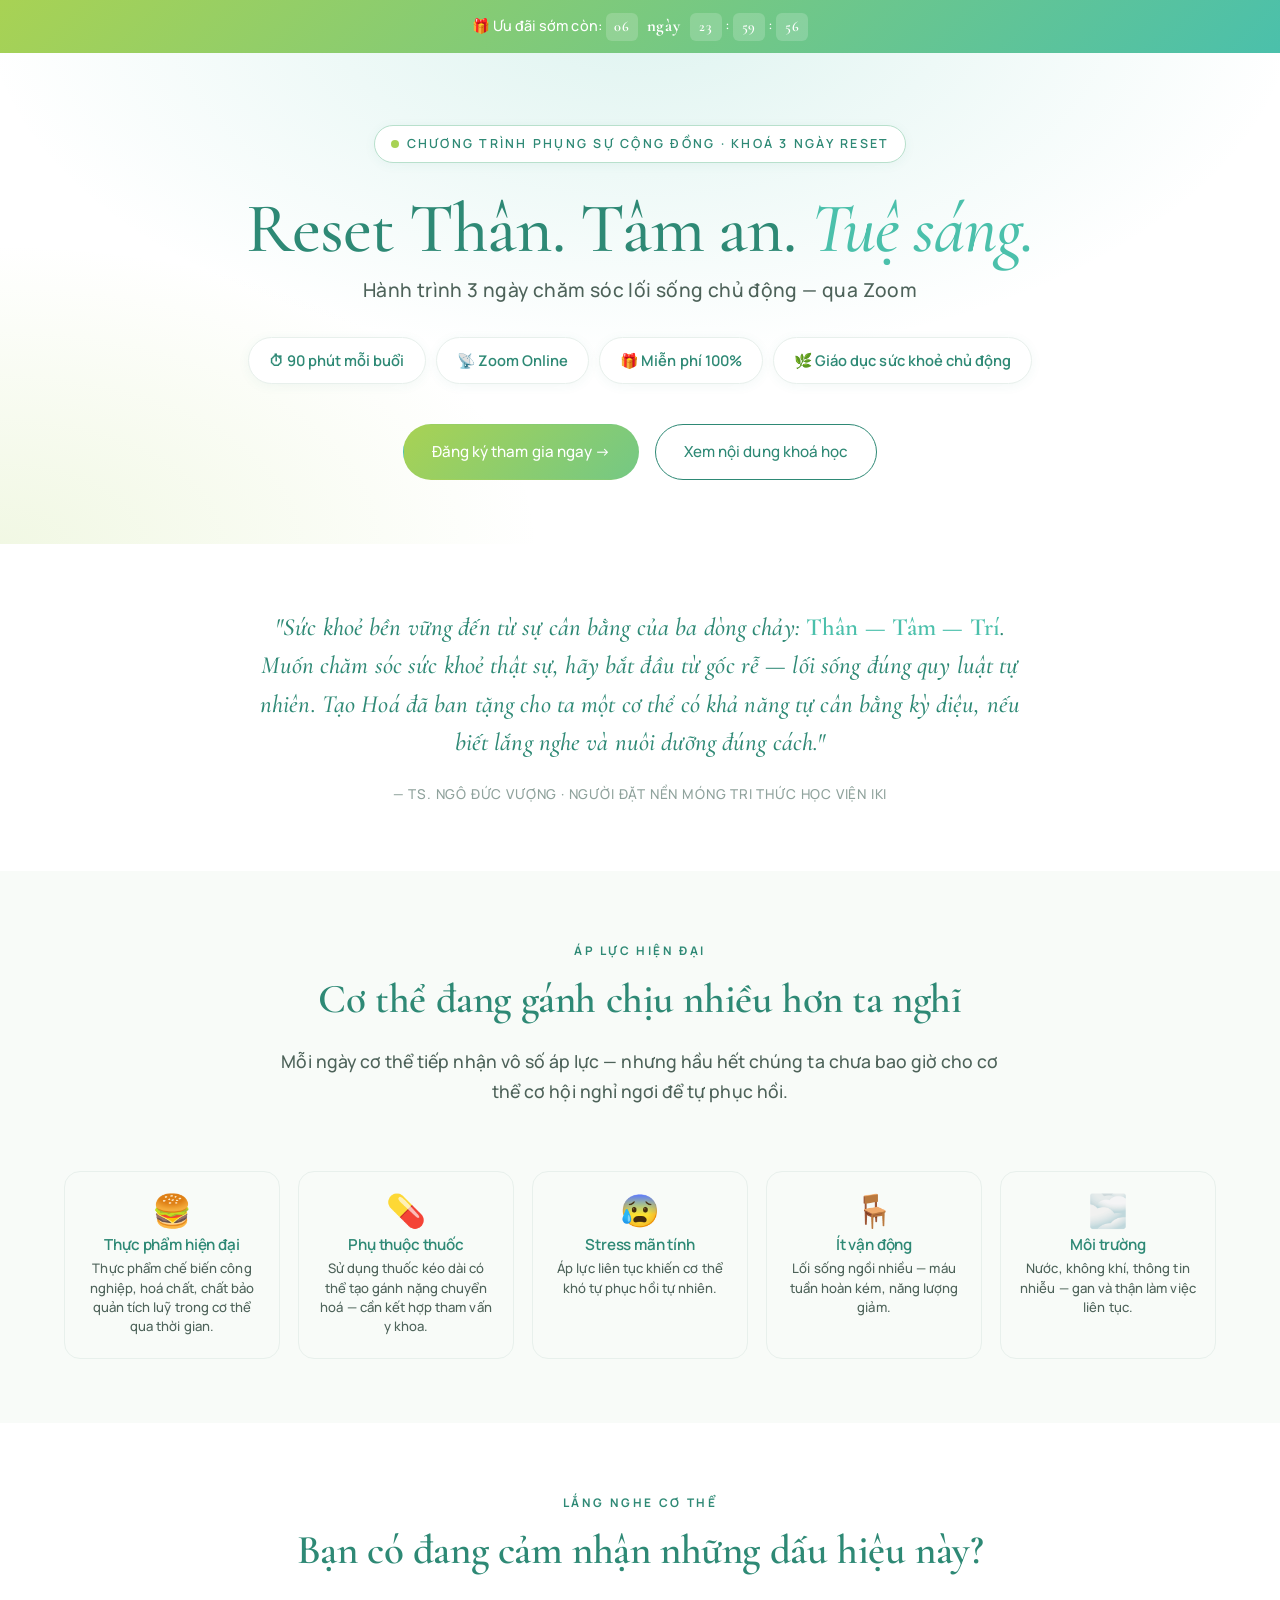
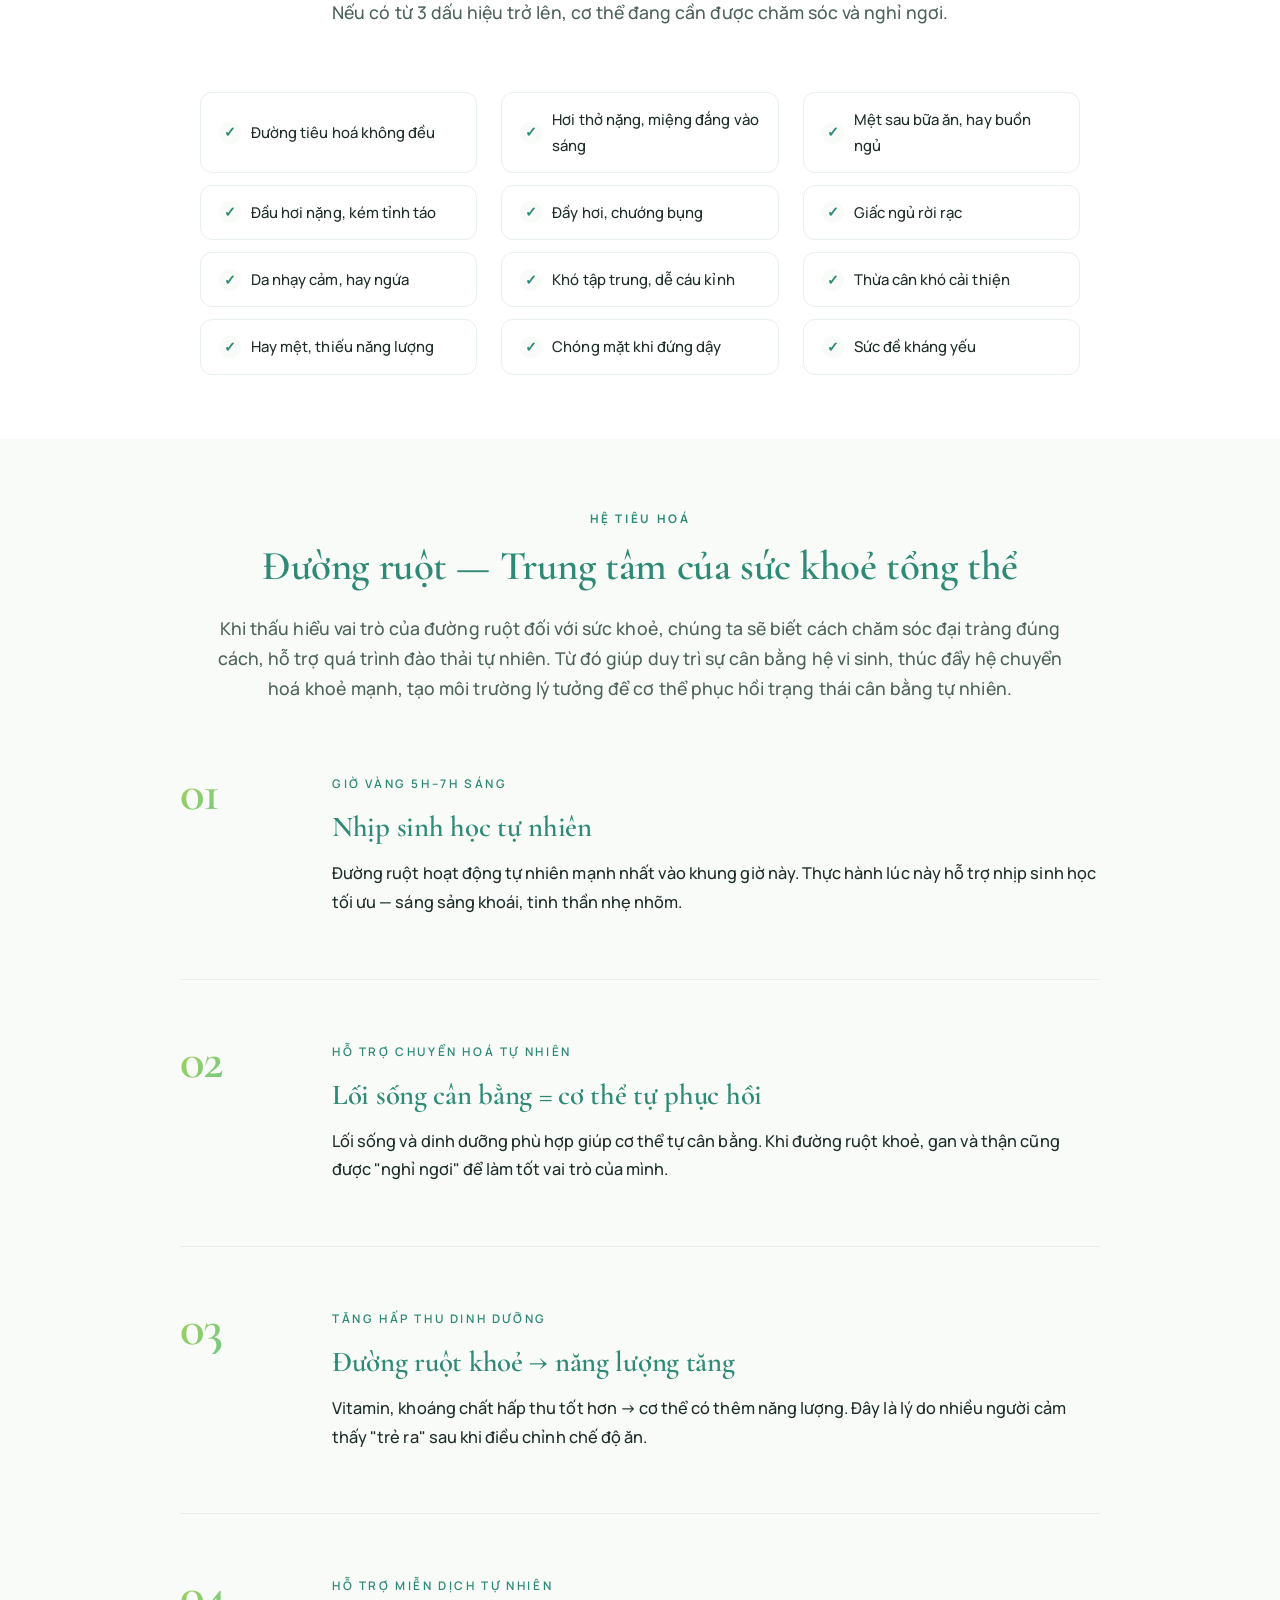
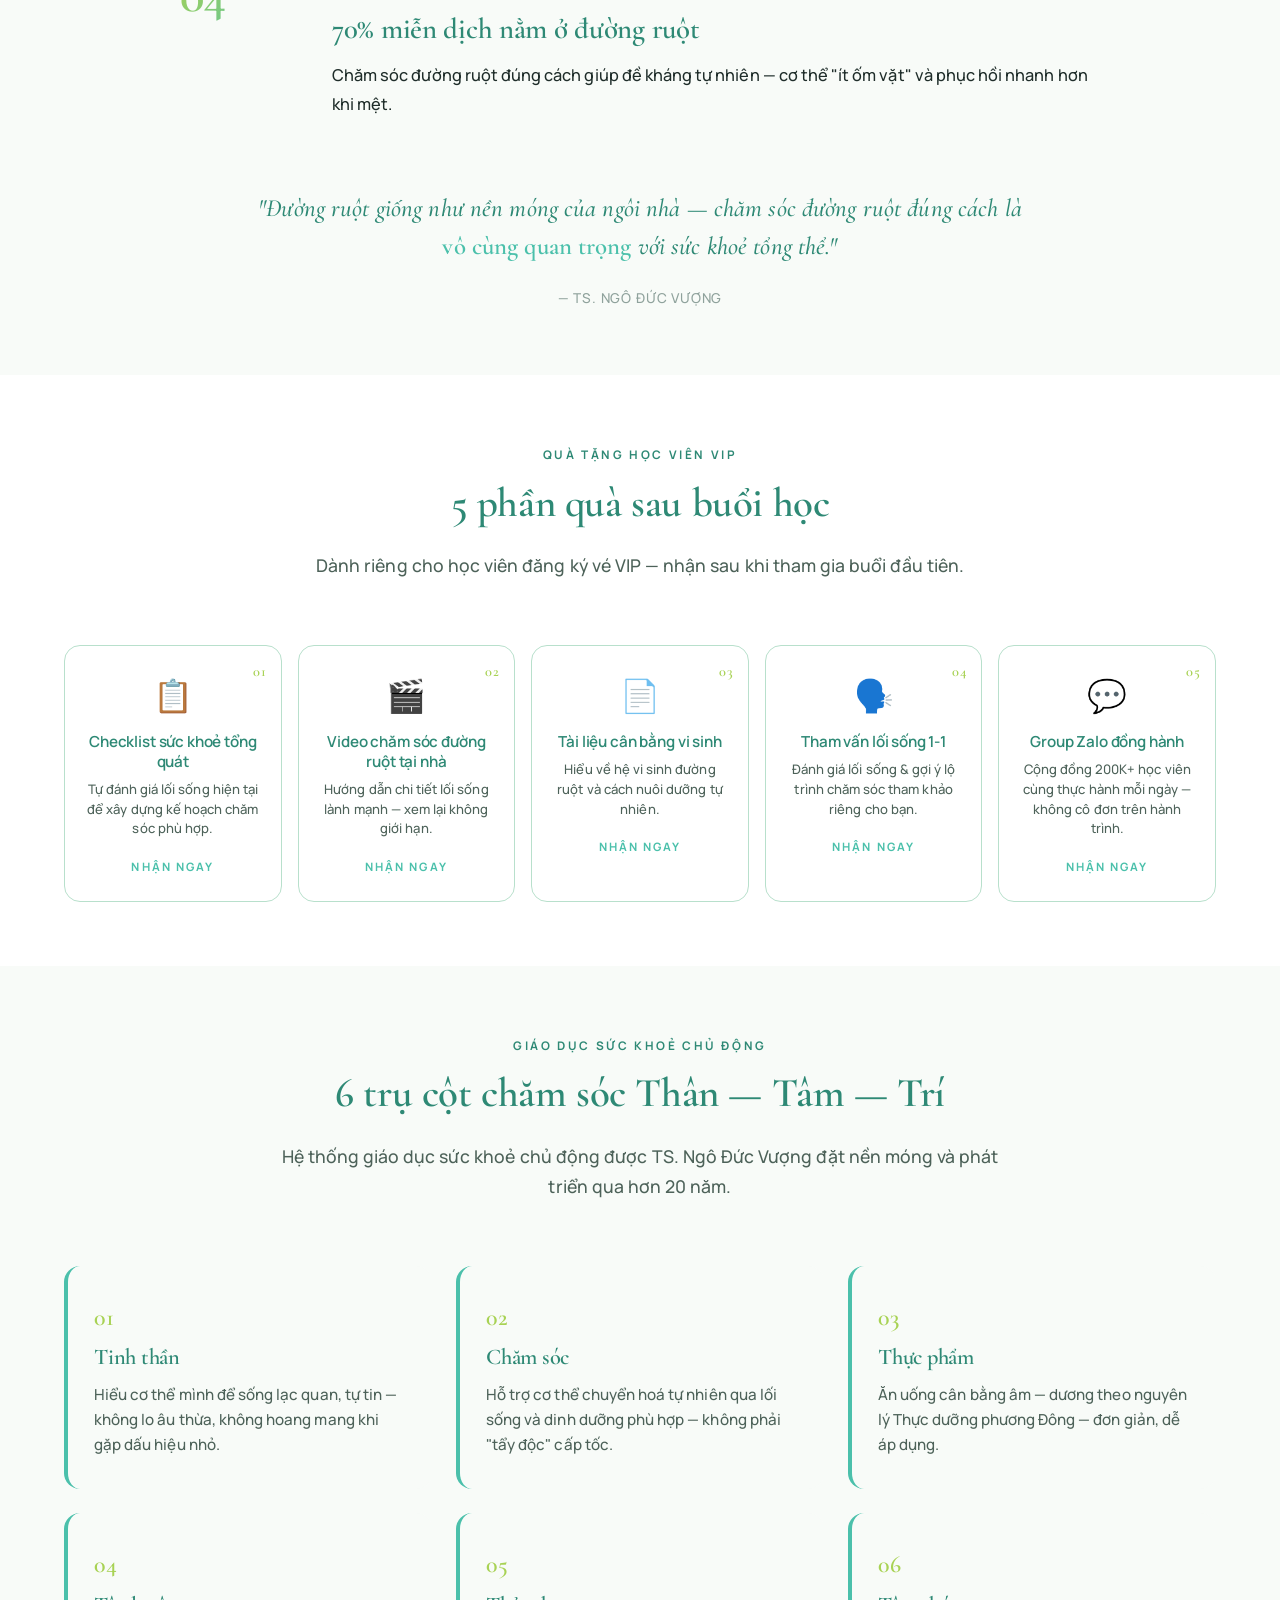
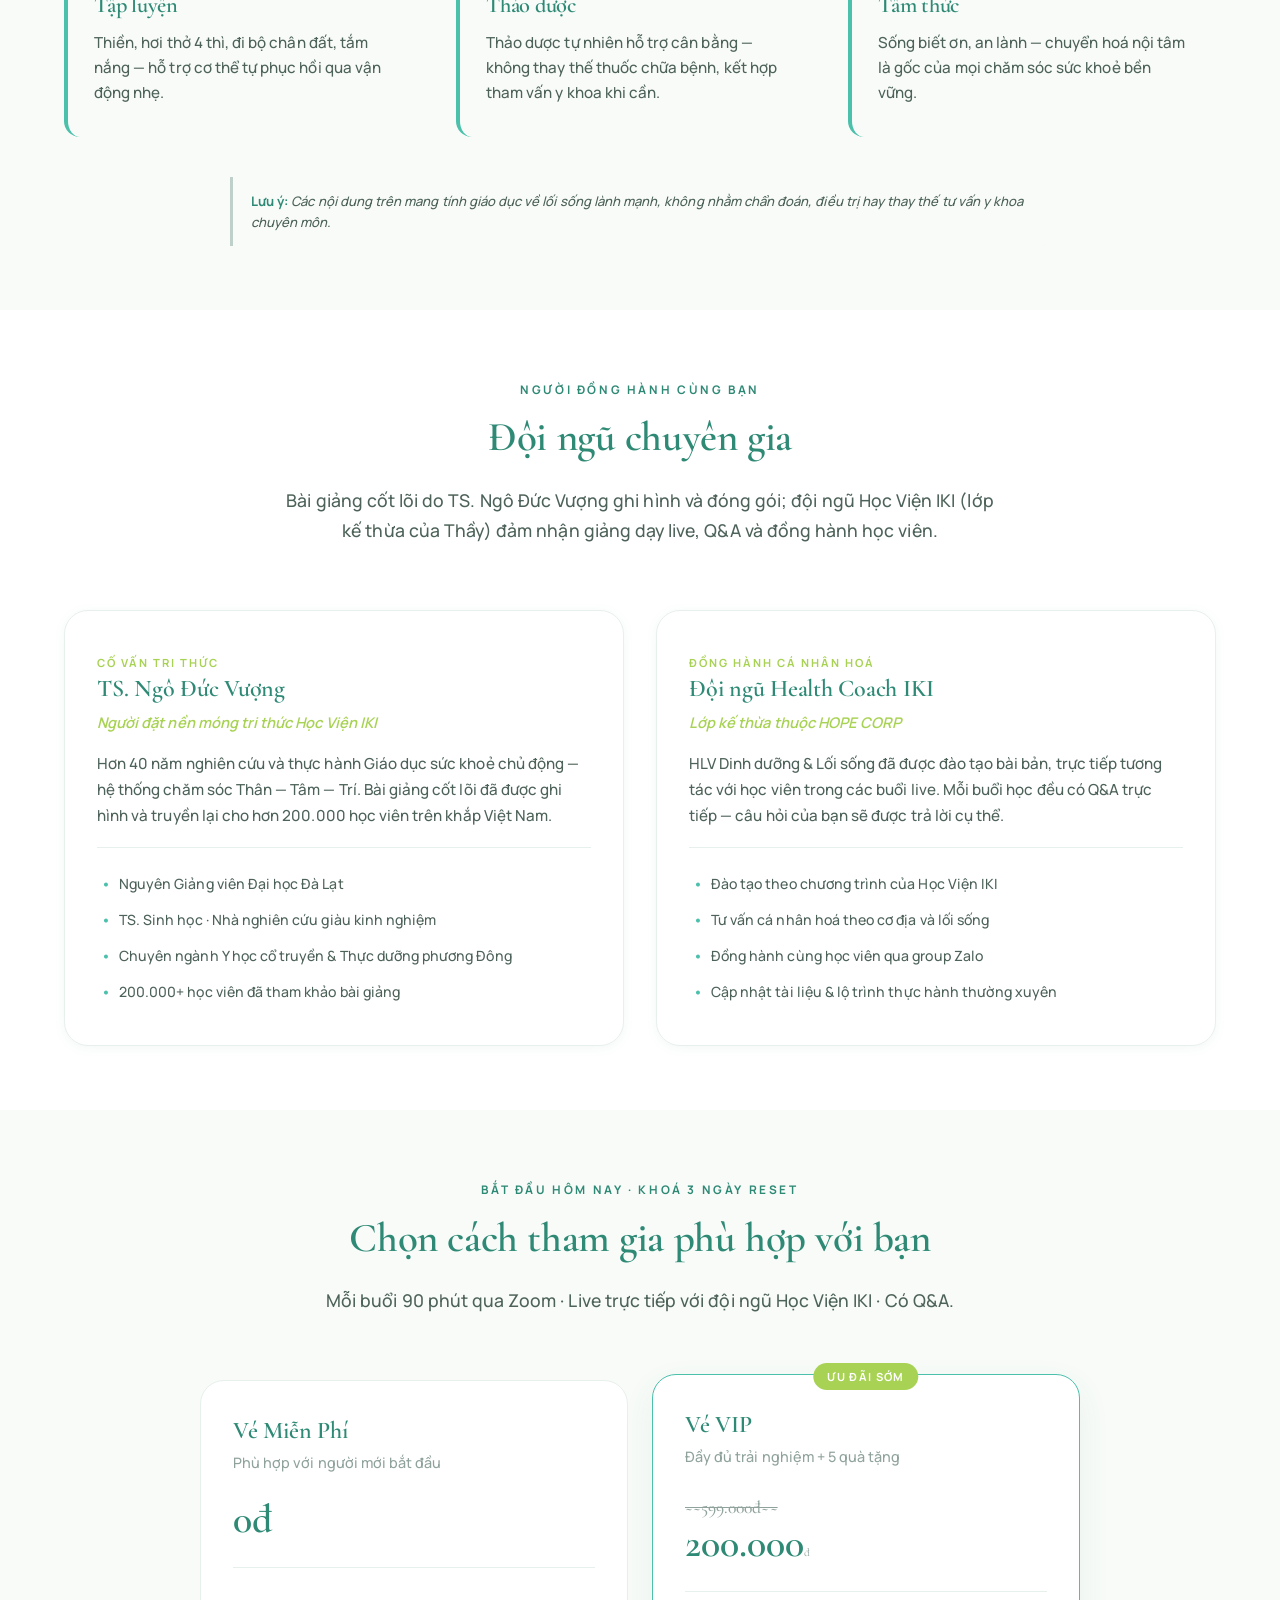
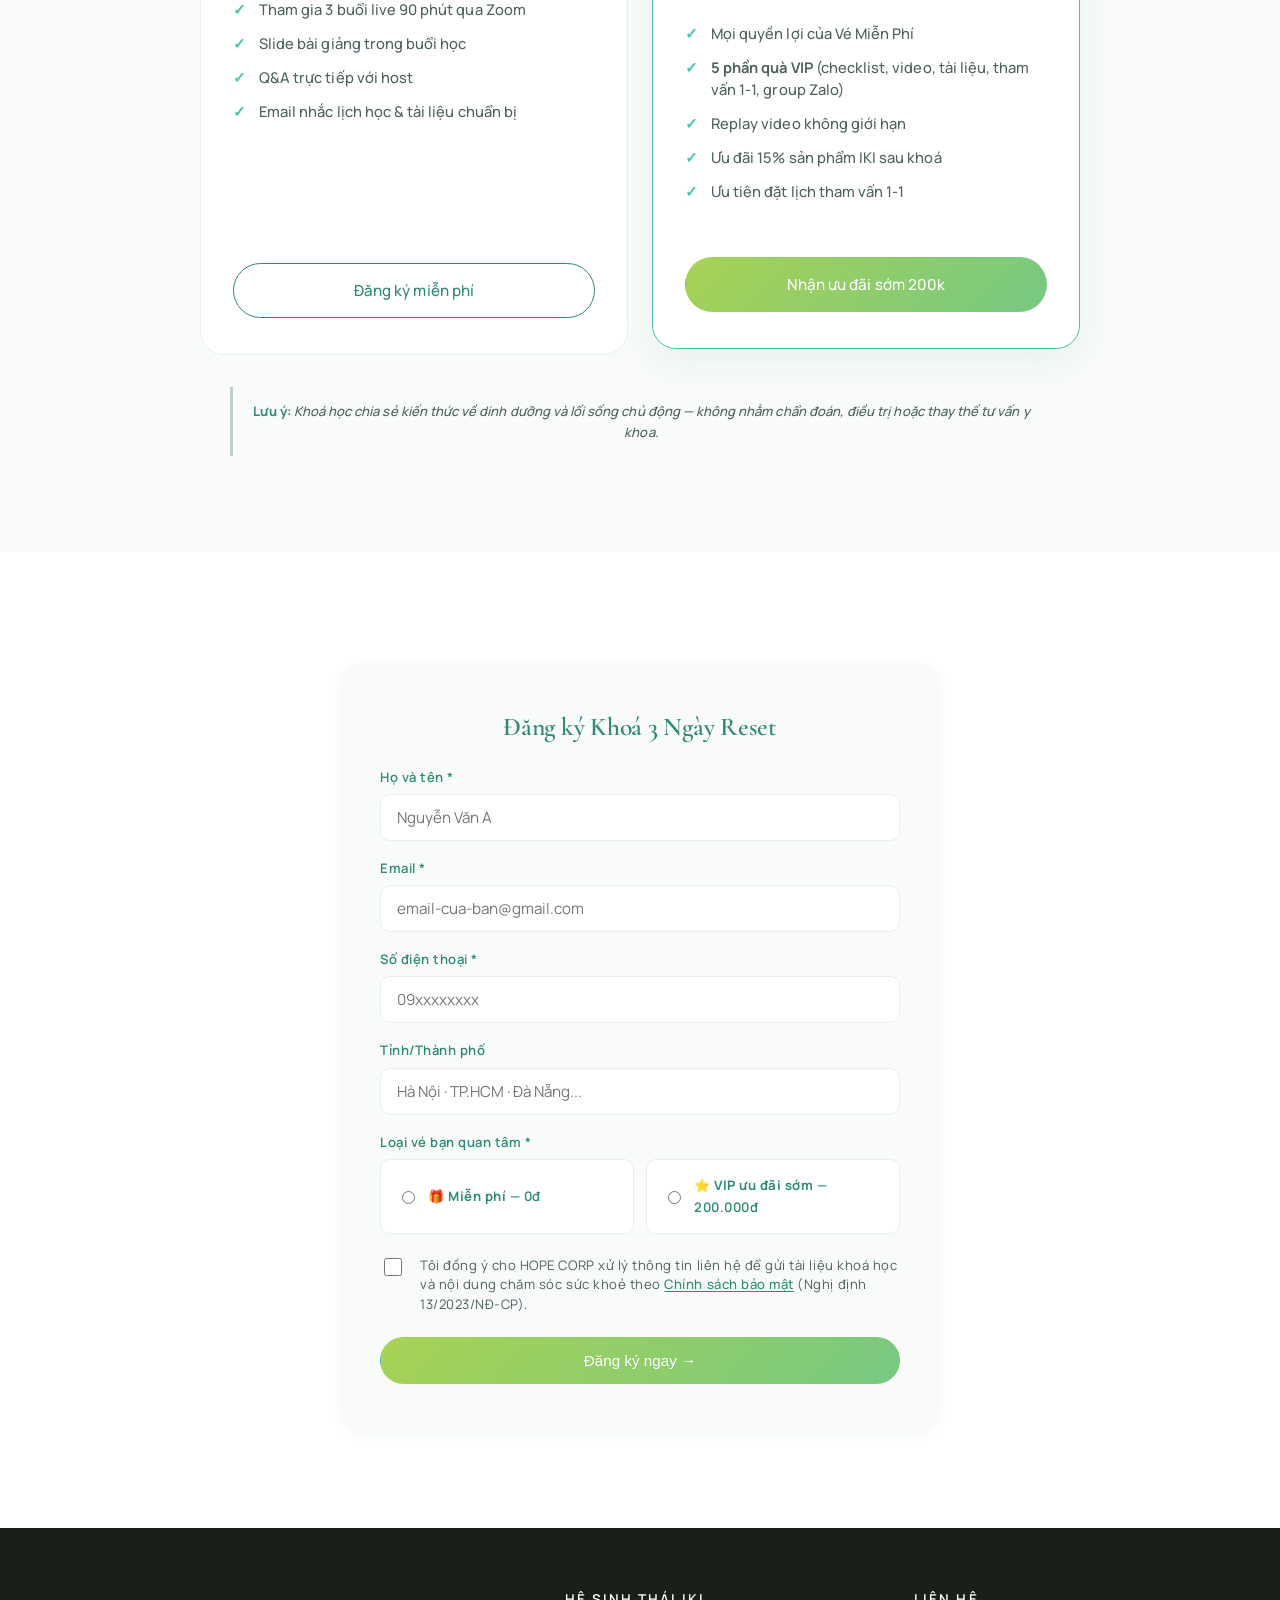
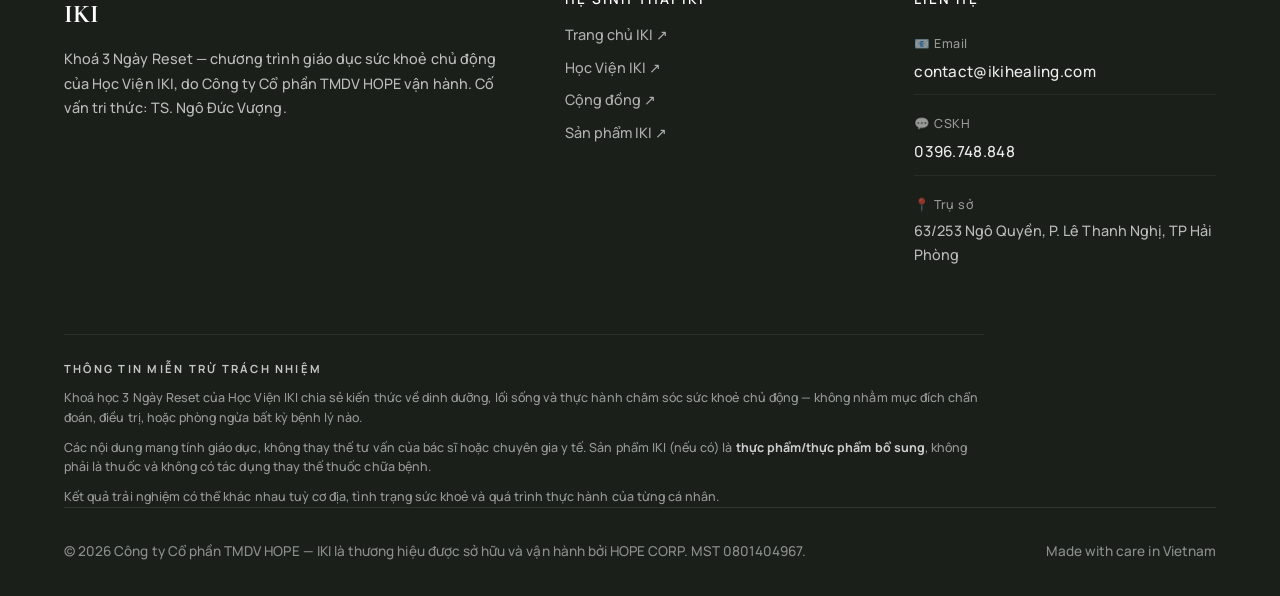
==== commit 270f2bfd: "Section đường ruột: intro paragraph mở rộng, an toàn pháp lý" ====
--- a/index.html
+++ b/index.html
@@ -158,10 +158,10 @@
   <!-- ============ SECTION: ĐƯỜNG RUỘT ============ -->
   <section class="section-tight" style="background: var(--iki-cream);">
     <div class="container">
-      <div class="section-header">
+      <div class="section-header" style="max-width: 860px;">
         <span class="section-eyebrow">Hệ tiêu hoá</span>
         <h2>Đường ruột — Trung tâm của sức khoẻ tổng thể</h2>
-        <p>Khoa học hiện đại và Y học cổ truyền đều khẳng định: đường ruột khoẻ là nền tảng của sức khoẻ toàn thân.</p>
+        <p>Khi thấu hiểu vai trò của đường ruột đối với sức khoẻ, chúng ta sẽ biết cách chăm sóc đại tràng đúng cách, hỗ trợ quá trình đào thải tự nhiên. Từ đó giúp duy trì sự cân bằng hệ vi sinh, thúc đẩy hệ chuyển hoá khoẻ mạnh, tạo môi trường lý tưởng để cơ thể phục hồi trạng thái cân bằng tự nhiên.</p>
       </div>
 
       <div class="ks-grid" style="max-width: 920px; margin: 48px auto 0;">
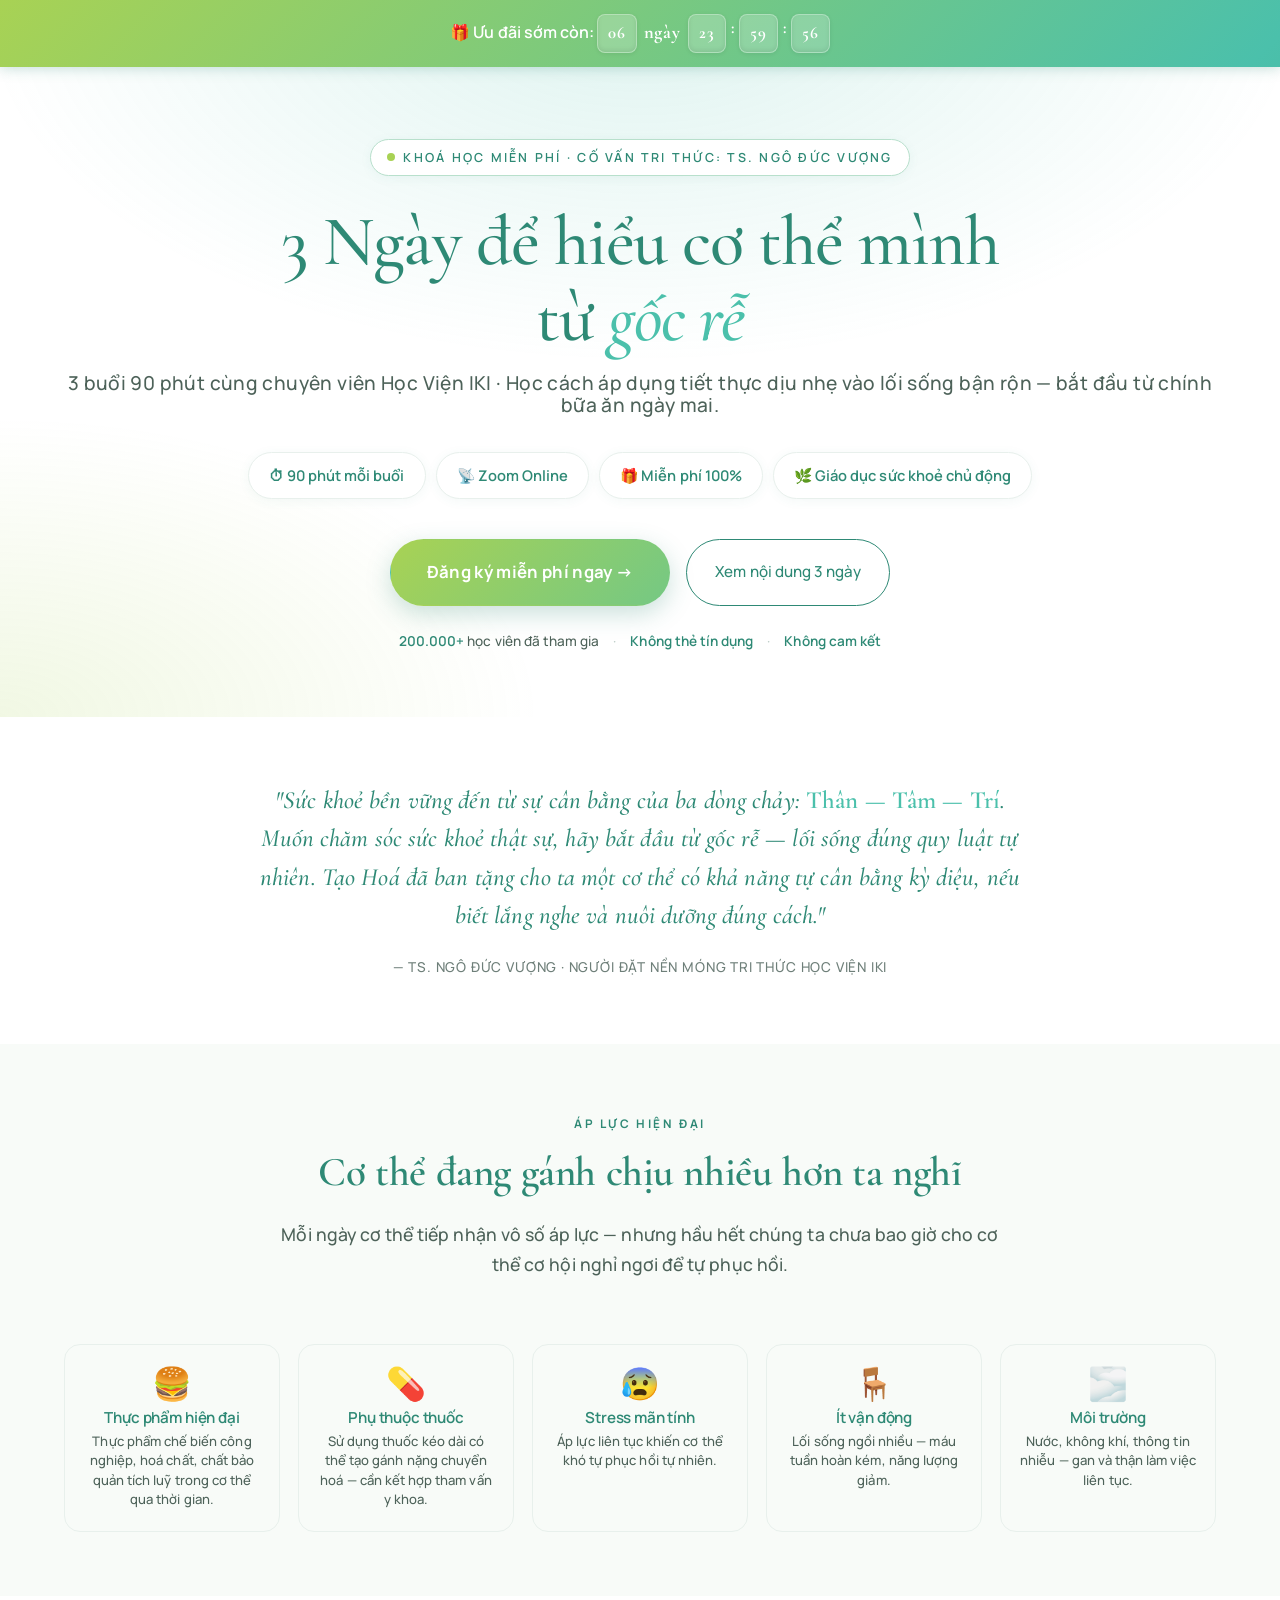
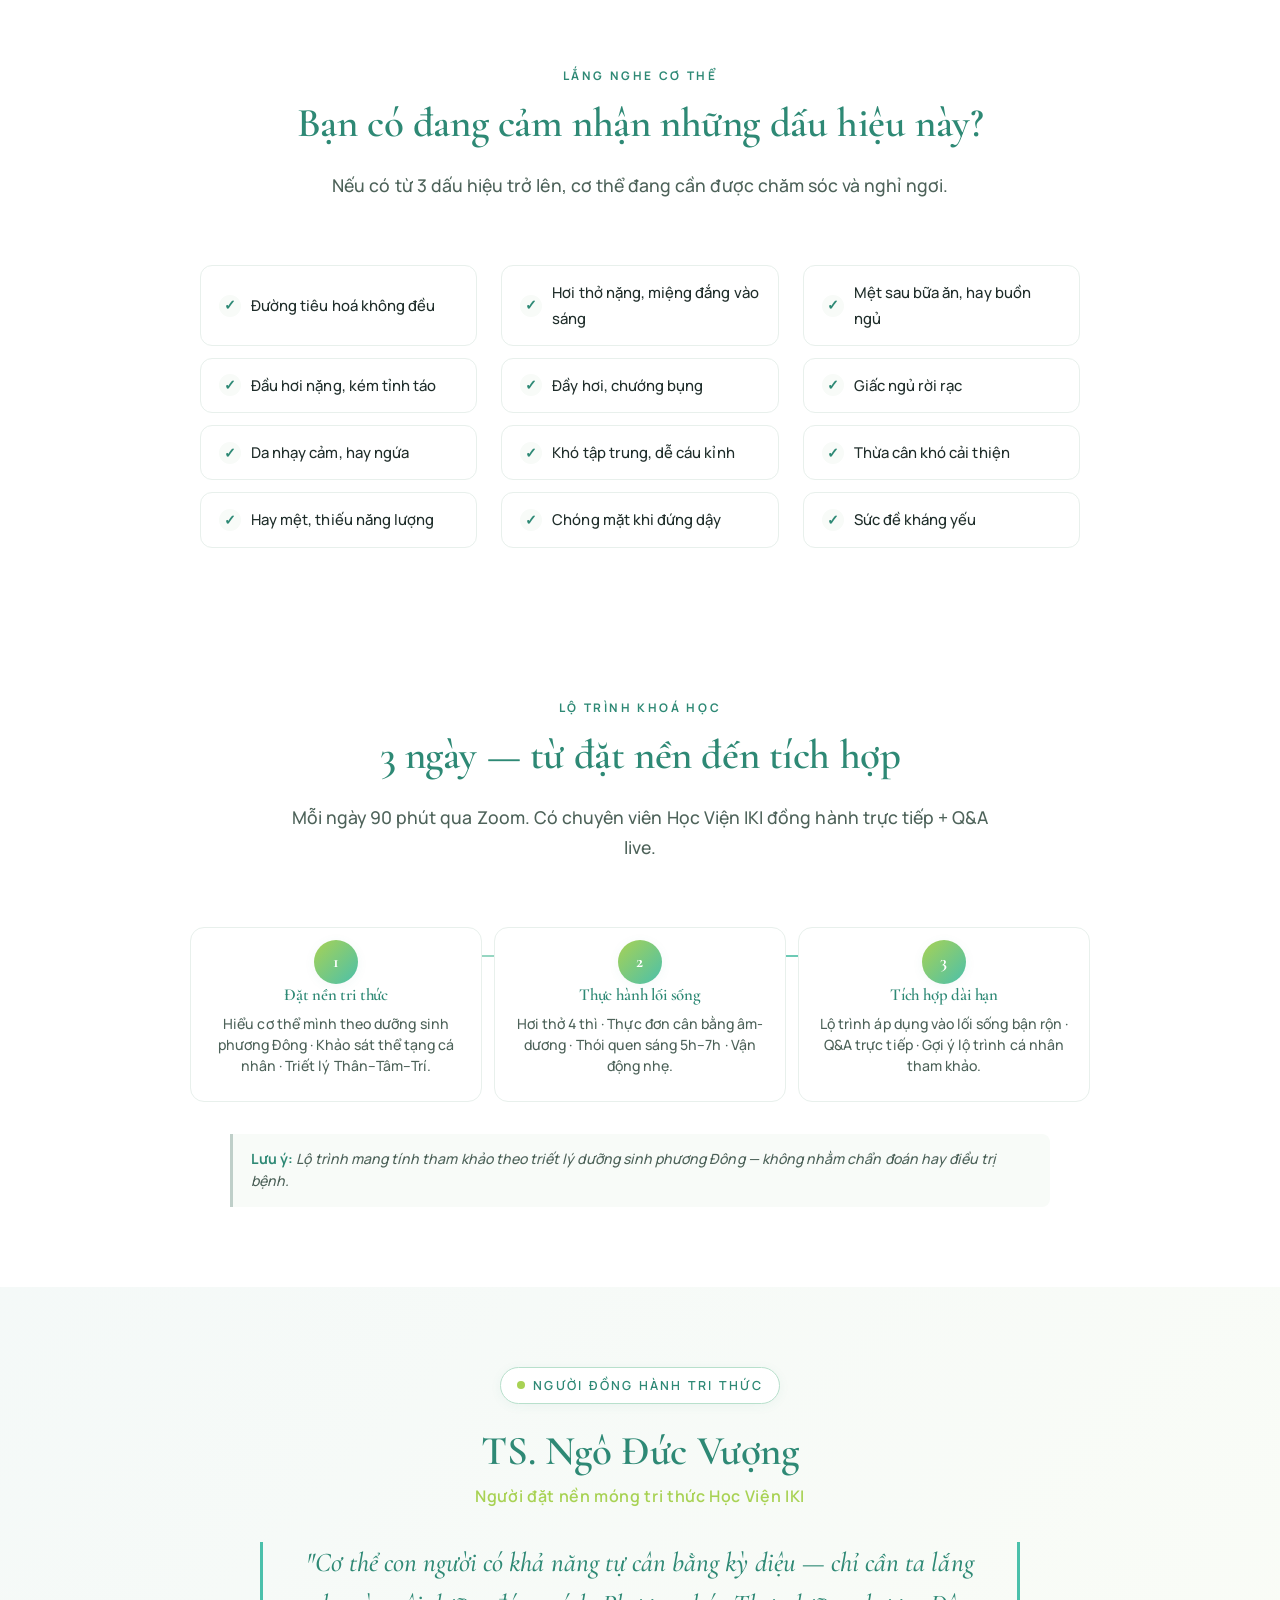
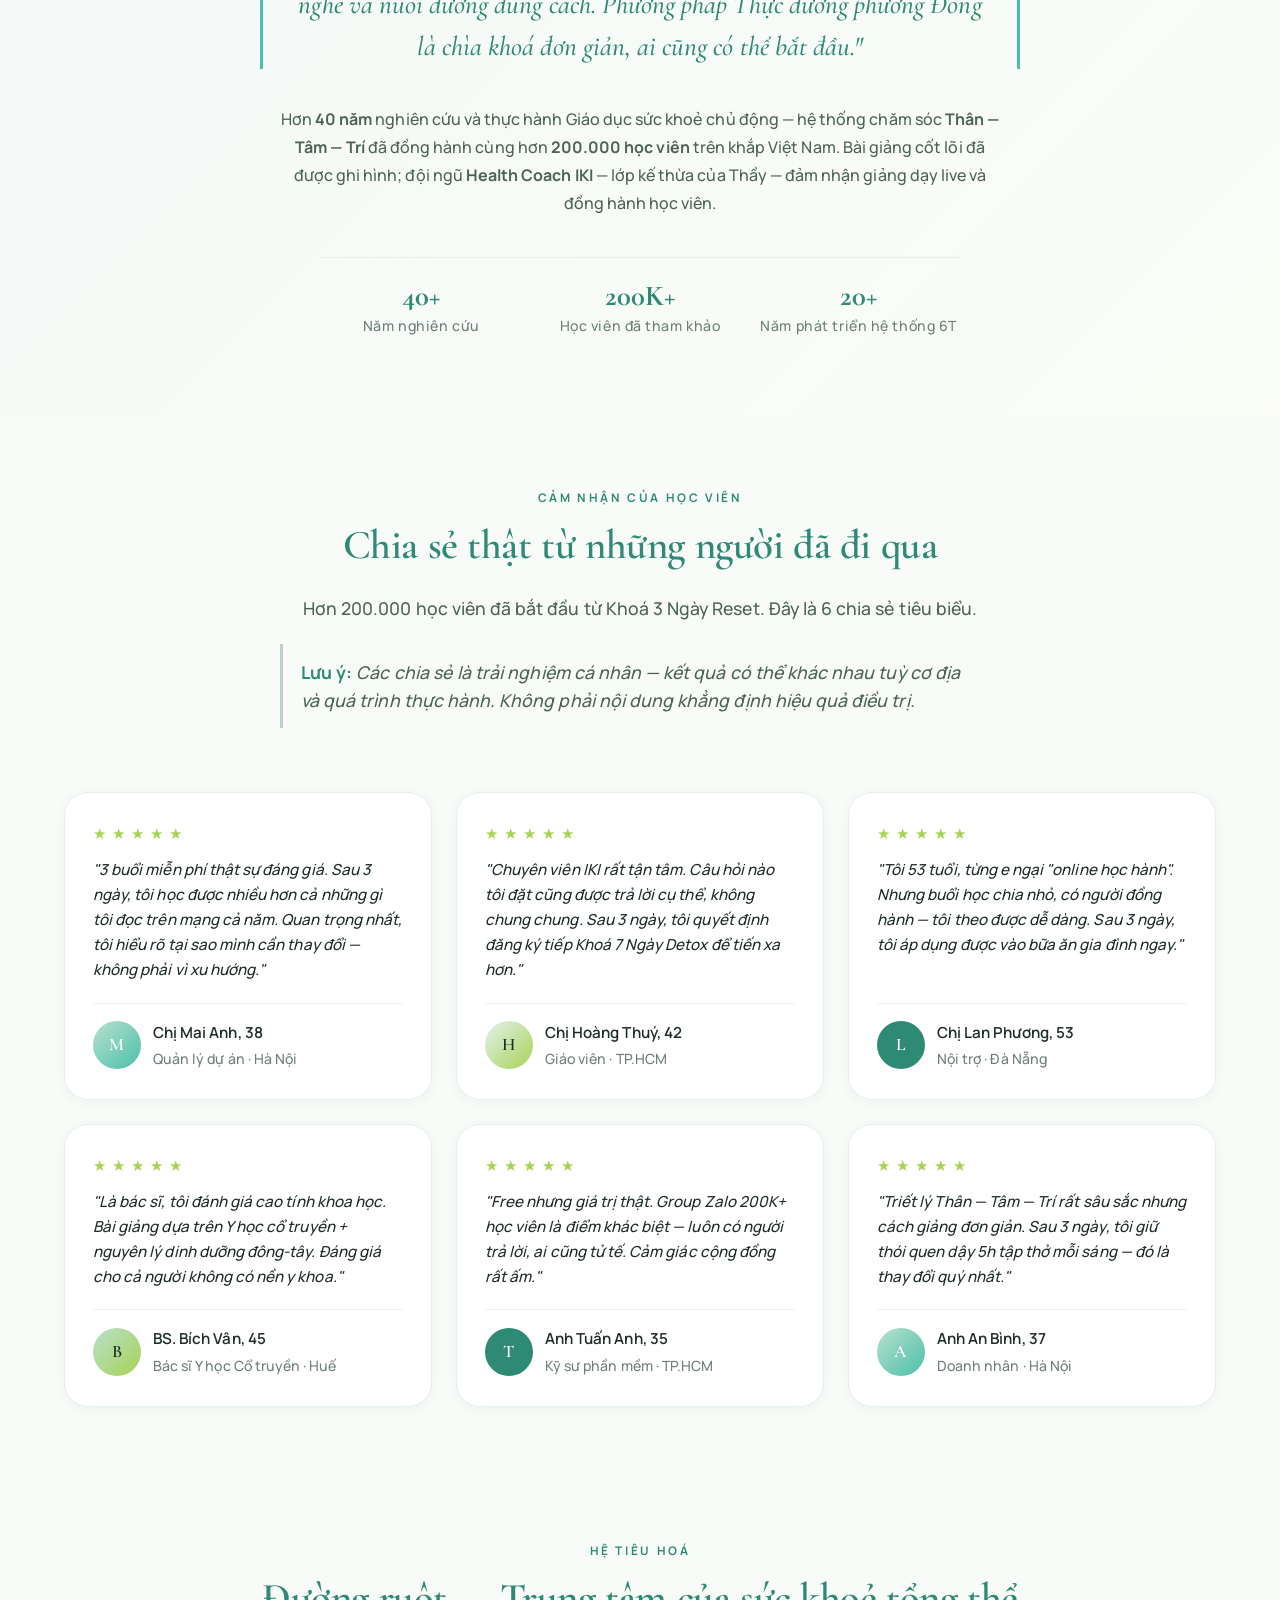
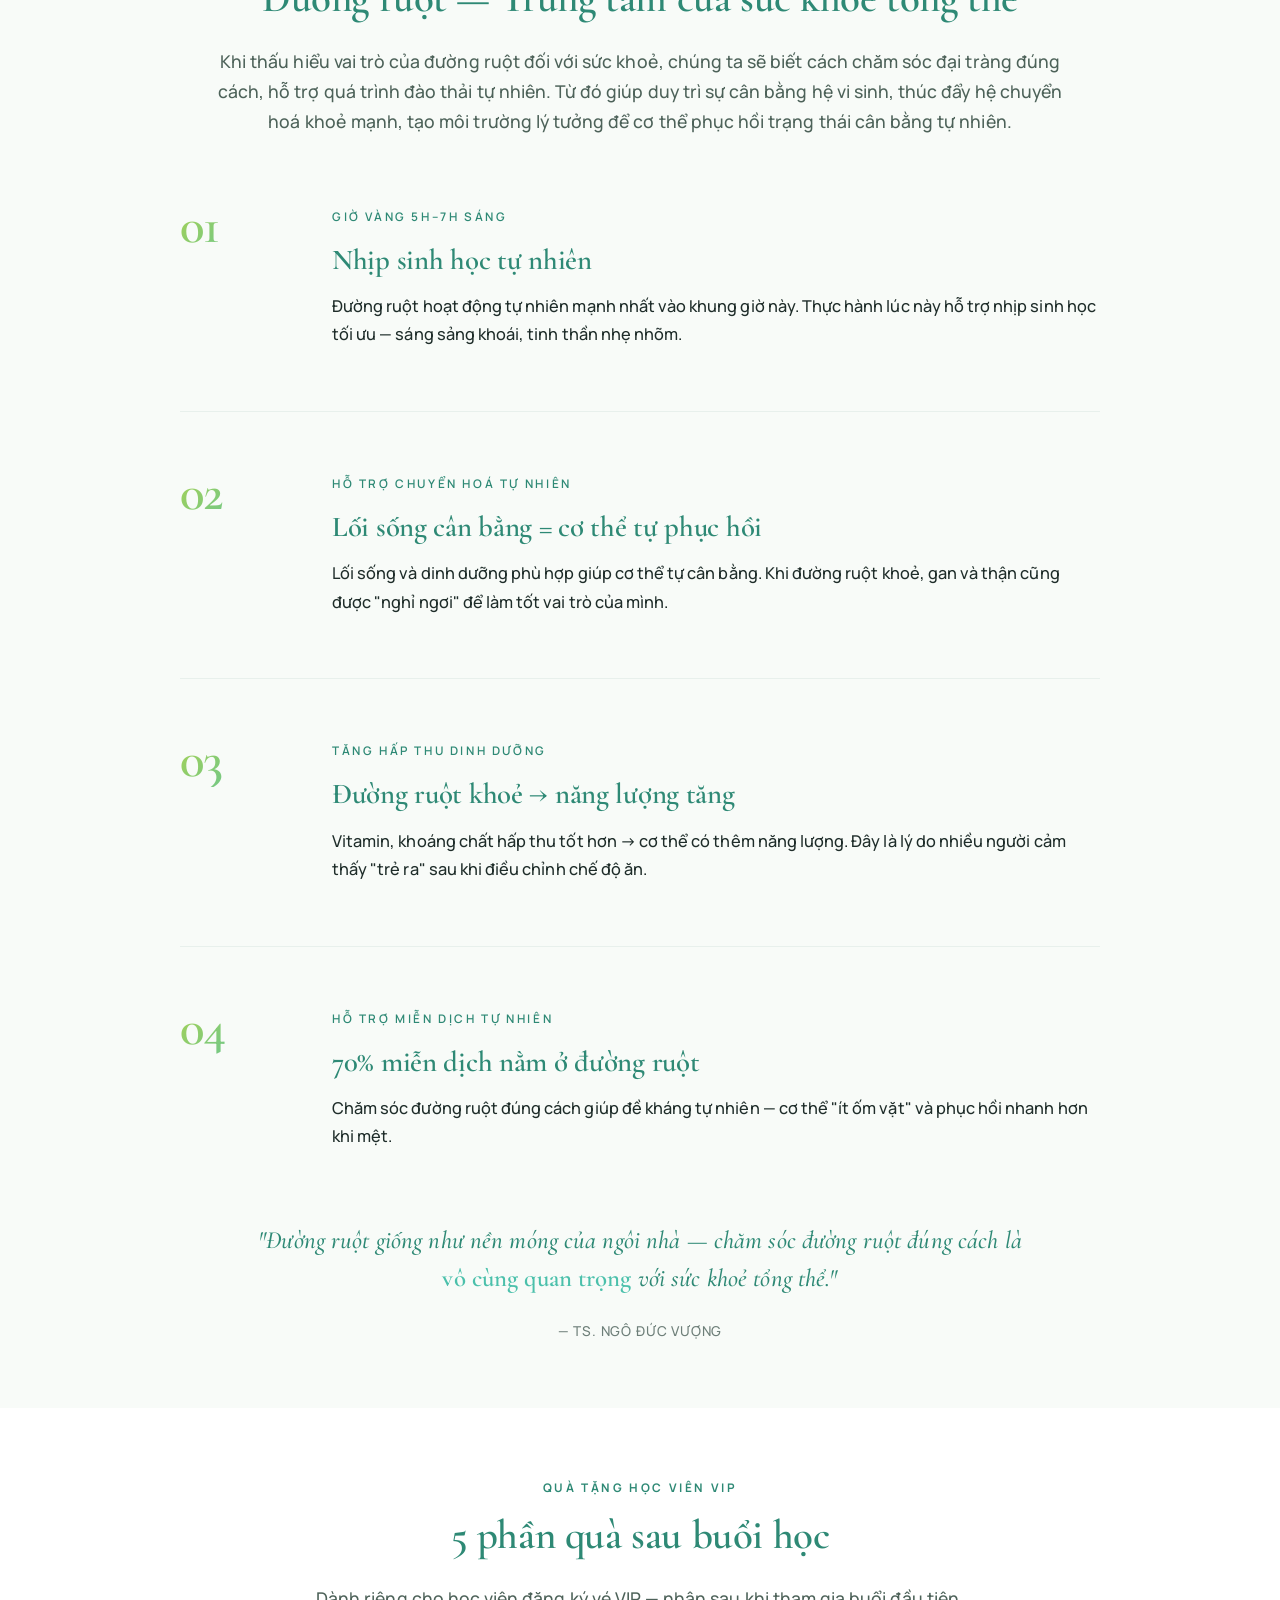
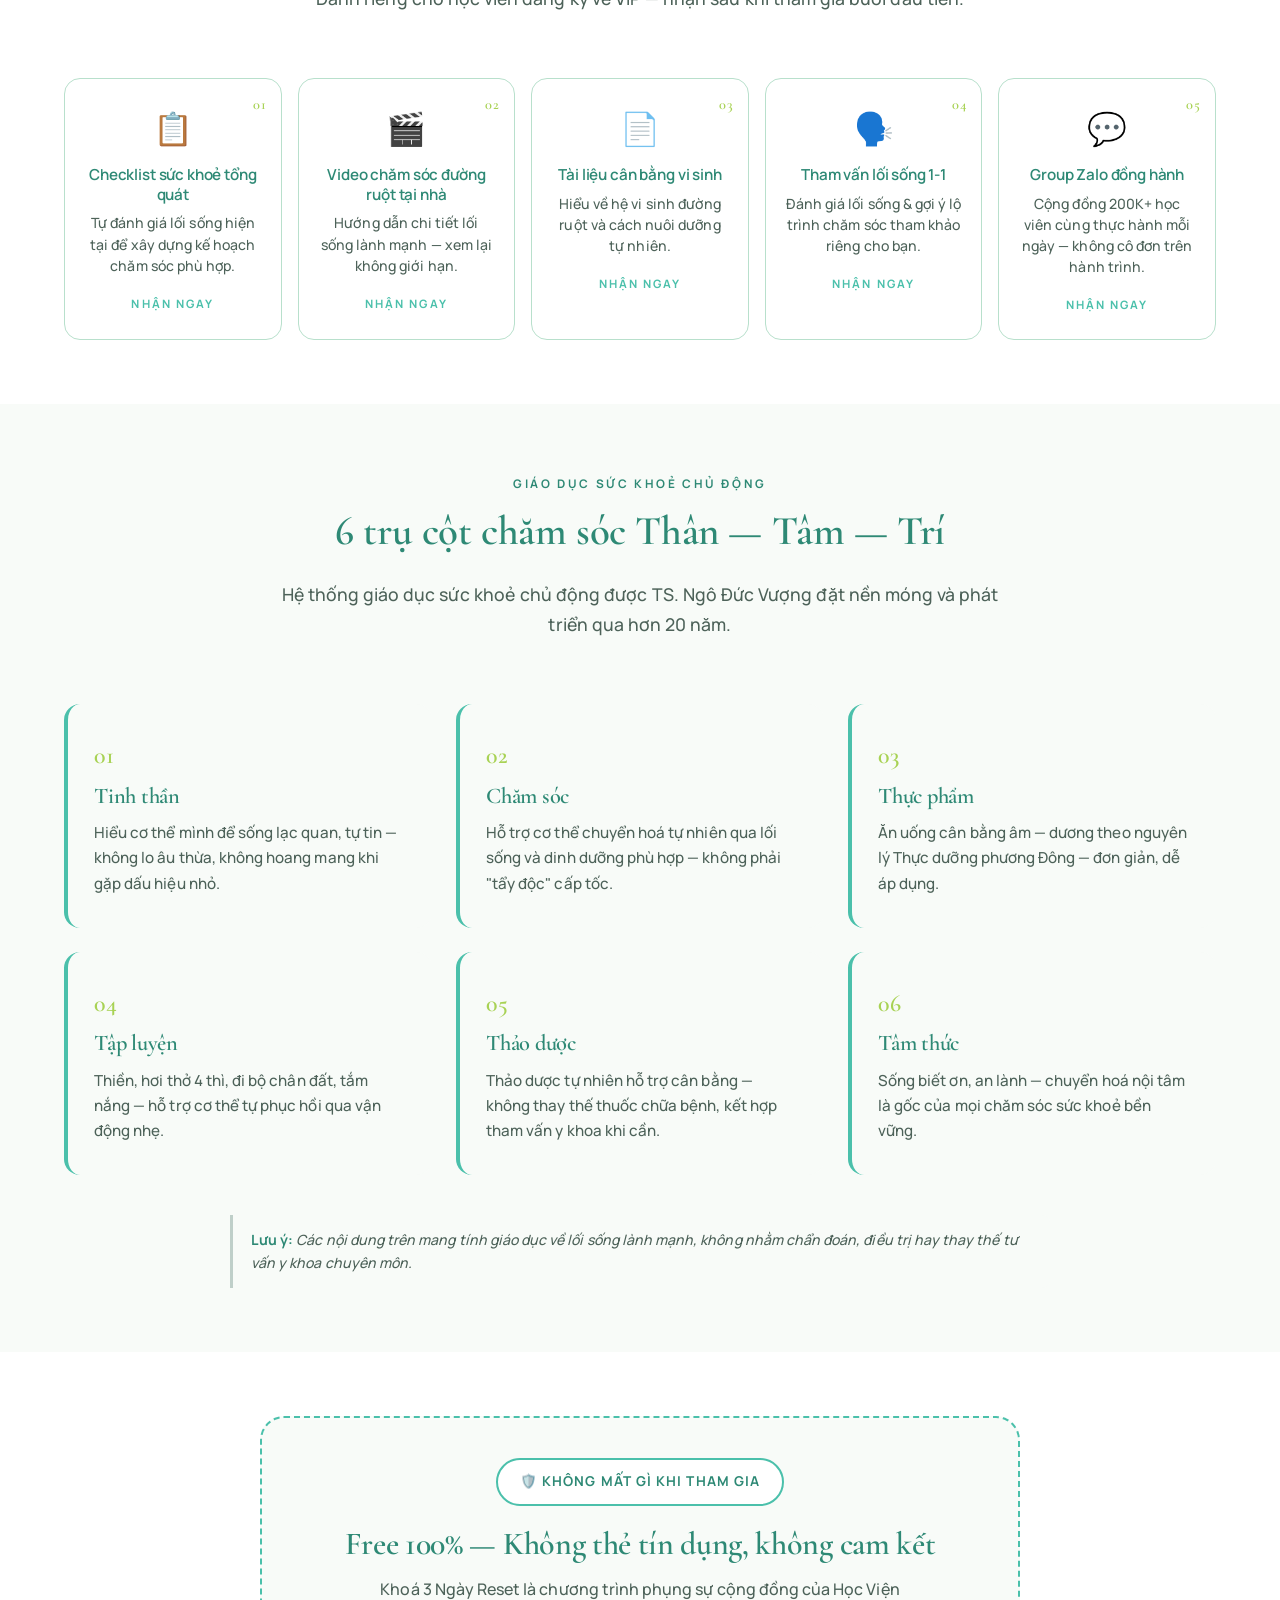
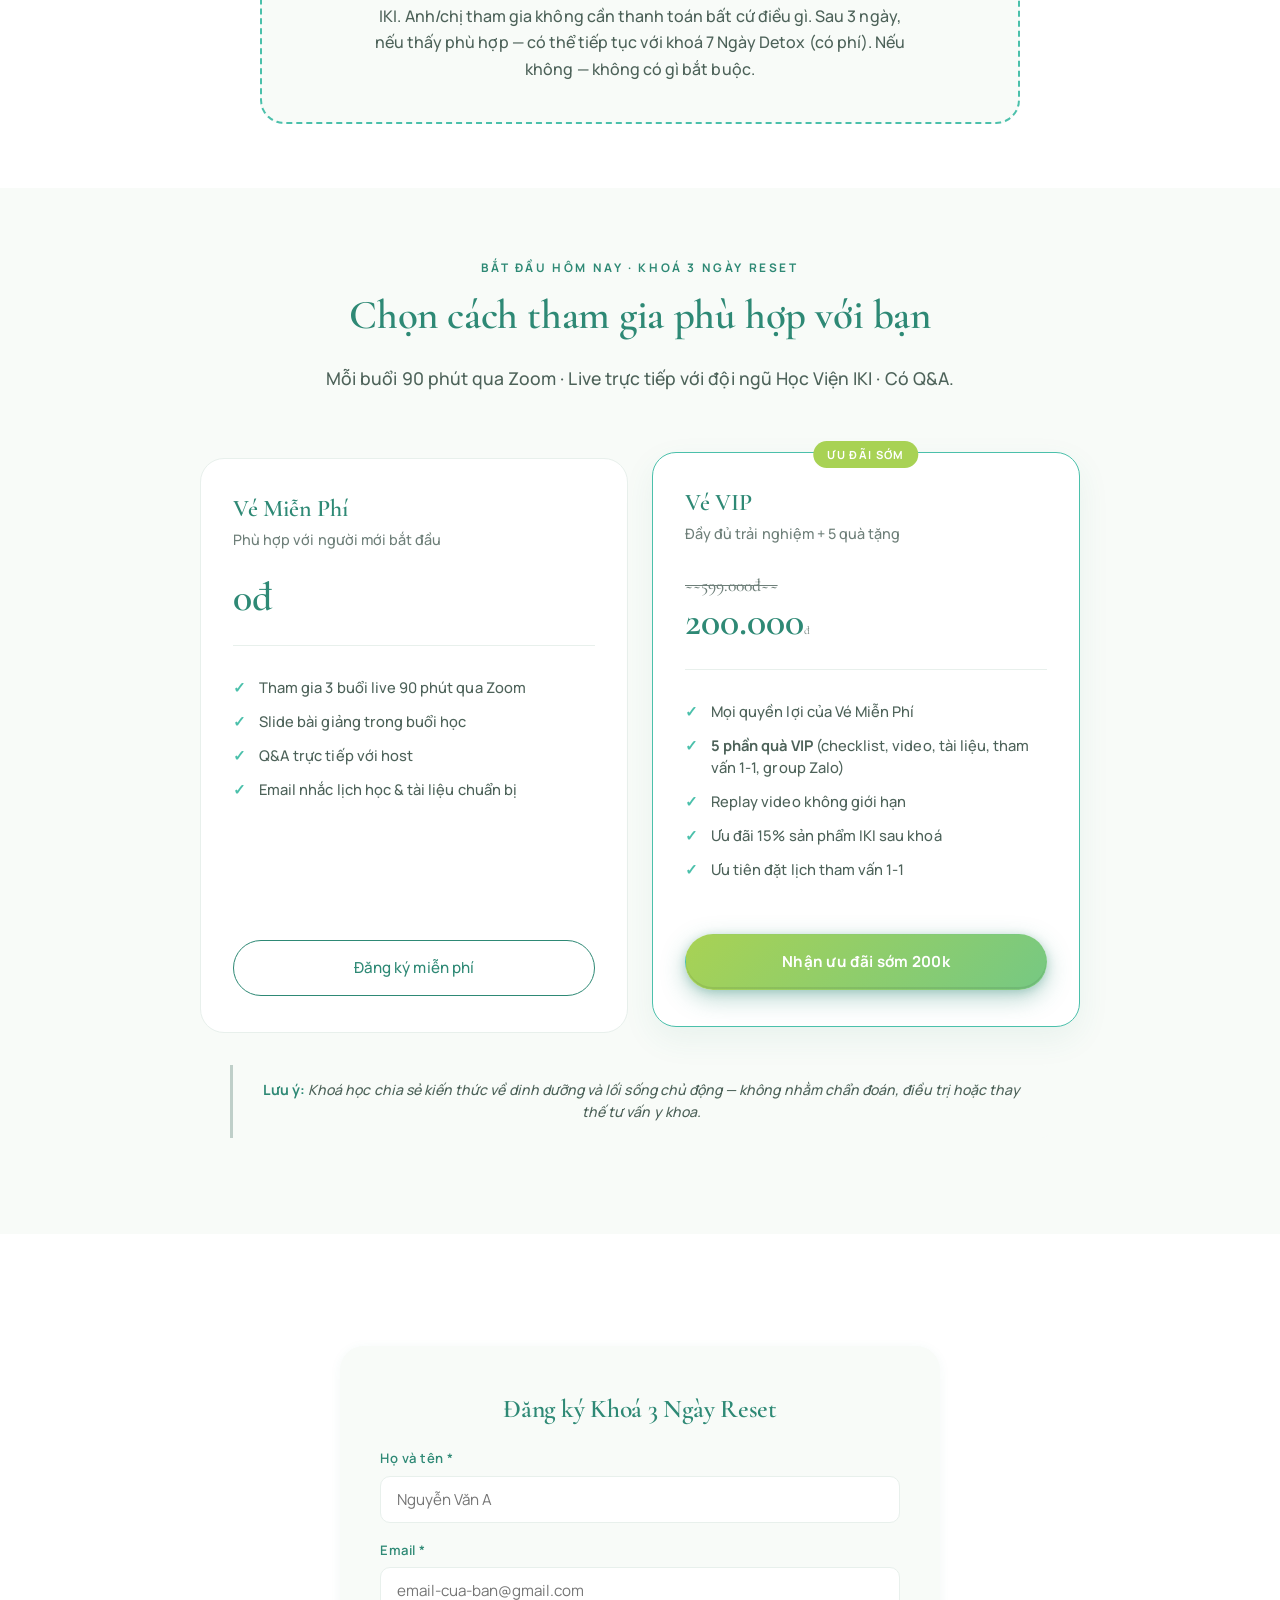
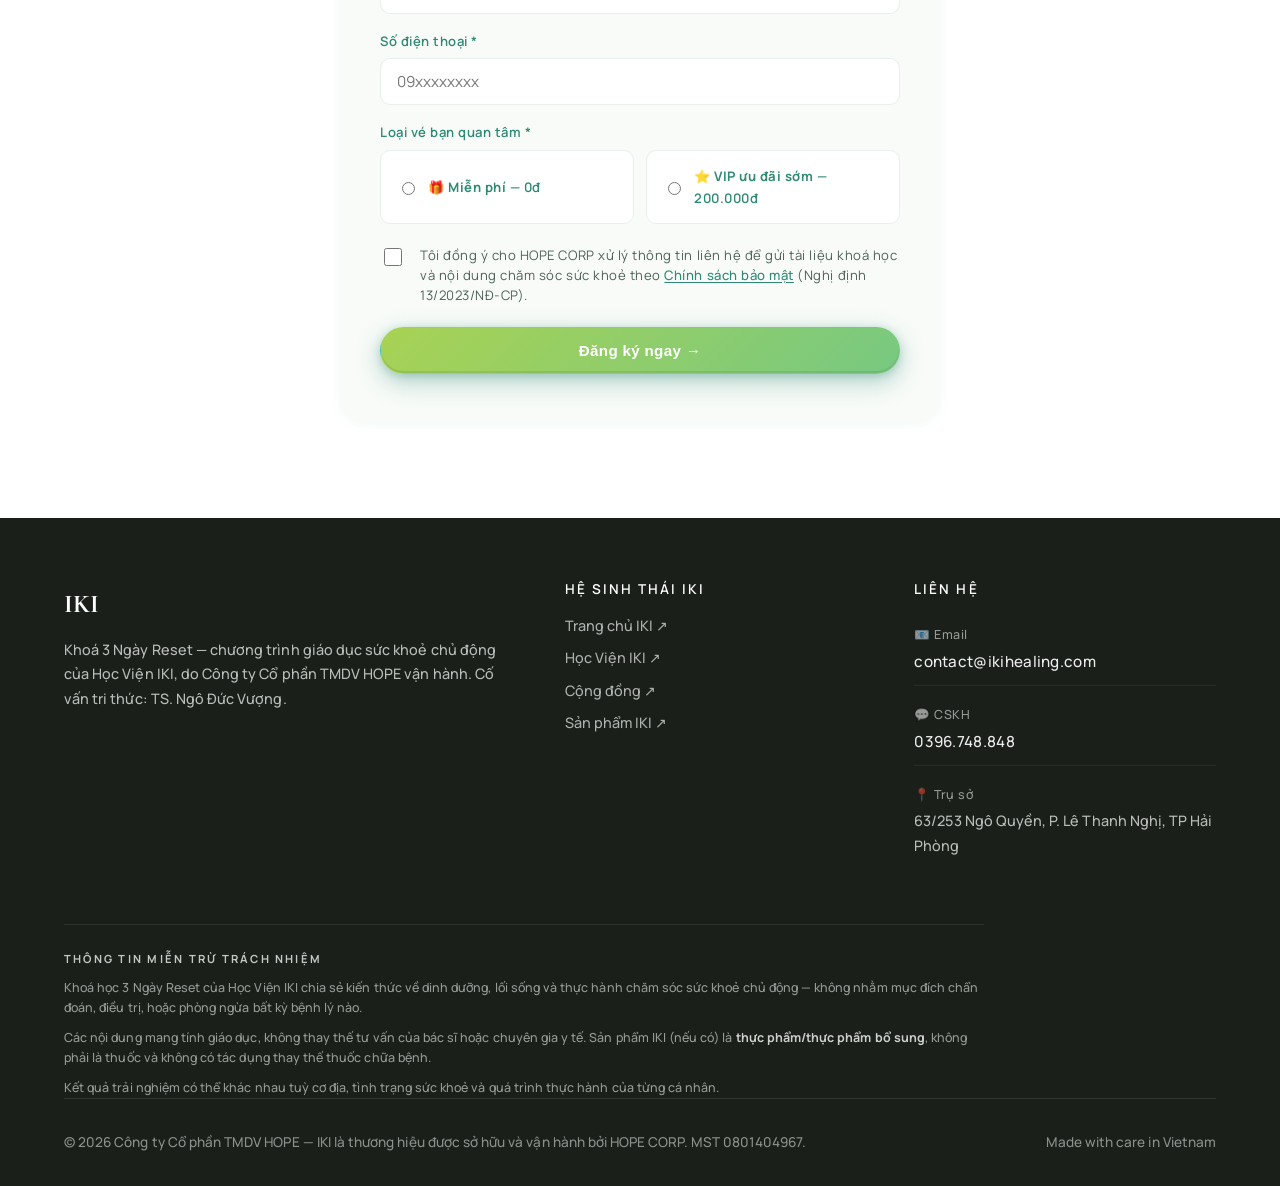
==== commit 88f37d35: "v3 polish: 5 critical fixes (headline outcome-driven, timeline 3 ngày, 6 testimonials, authority bum" ====
--- a/index.html
+++ b/index.html
@@ -59,12 +59,12 @@
     </span>
   </div>
 
-  <!-- ============ HERO ============ -->
+  <!-- ============ HERO — Outcome-driven headline ============ -->
   <section class="course-hero">
     <div class="container">
-      <span class="course-eyebrow-chip">Chương trình phụng sự cộng đồng · Khoá 3 Ngày Reset</span>
-      <h1>Reset Thân.<span class="h1-break"> </span>Tâm an.<span class="h1-break"> </span><em>Tuệ sáng.</em></h1>
-      <h2>Hành trình 3 ngày chăm sóc lối sống chủ động — qua Zoom</h2>
+      <span class="course-eyebrow-chip">Khoá học miễn phí · Cố vấn tri thức: TS. Ngô Đức Vượng</span>
+      <h1>3 Ngày để hiểu cơ thể mình<br/>từ <em>gốc rễ</em></h1>
+      <h2 style="margin-top: 16px;">3 buổi 90 phút cùng chuyên viên Học Viện IKI · Học cách áp dụng tiết thực dịu nhẹ vào lối sống bận rộn — bắt đầu từ chính bữa ăn ngày mai.</h2>
 
       <div class="course-info-chips">
         <span class="course-info-chip">⏱ 90 phút mỗi buổi</span>
@@ -74,8 +74,15 @@
       </div>
 
       <div class="hero-cta" style="justify-content: center;">
-        <a class="btn btn-primary" href="#dang-ky">Đăng ký tham gia ngay →</a>
-        <a class="btn btn-secondary" href="#noi-dung">Xem nội dung khoá học</a>
+        <a class="btn btn-primary" href="#dang-ky" style="padding: 18px 36px; font-size: 1.05rem; box-shadow: 0 8px 24px rgba(46,137,117,0.25);">Đăng ký miễn phí ngay →</a>
+        <a class="btn btn-secondary" href="#noi-dung">Xem nội dung 3 ngày</a>
+      </div>
+      <div class="hero-microtrust" style="margin-top: 24px; justify-content: center;">
+        <span><strong>200.000+</strong> học viên đã tham gia</span>
+        <span aria-hidden="true">·</span>
+        <span><strong>Không thẻ tín dụng</strong></span>
+        <span aria-hidden="true">·</span>
+        <span><strong>Không cam kết</strong></span>
       </div>
     </div>
   </section>
@@ -155,6 +162,159 @@
     </div>
   </section>
 
+  <!-- ============ SECTION: TIMELINE 3 NGÀY ============ -->
+  <section class="section-tight" style="background: var(--white); padding: 80px 0;">
+    <div class="container">
+      <div class="section-header">
+        <span class="section-eyebrow">Lộ trình khoá học</span>
+        <h2>3 ngày — từ đặt nền đến tích hợp</h2>
+        <p>Mỗi ngày 90 phút qua Zoom. Có chuyên viên Học Viện IKI đồng hành trực tiếp + Q&amp;A live.</p>
+      </div>
+
+      <div class="day-timeline" style="grid-template-columns: repeat(3, 1fr); max-width: 900px; margin: 48px auto 0;">
+        <div class="day-card">
+          <div class="day-card-num">1</div>
+          <h4>Đặt nền tri thức</h4>
+          <p>Hiểu cơ thể mình theo dưỡng sinh phương Đông · Khảo sát thể tạng cá nhân · Triết lý Thân–Tâm–Trí.</p>
+        </div>
+        <div class="day-card">
+          <div class="day-card-num">2</div>
+          <h4>Thực hành lối sống</h4>
+          <p>Hơi thở 4 thì · Thực đơn cân bằng âm-dương · Thói quen sáng 5h–7h · Vận động nhẹ.</p>
+        </div>
+        <div class="day-card">
+          <div class="day-card-num">3</div>
+          <h4>Tích hợp dài hạn</h4>
+          <p>Lộ trình áp dụng vào lối sống bận rộn · Q&amp;A trực tiếp · Gợi ý lộ trình cá nhân tham khảo.</p>
+        </div>
+      </div>
+
+      <p class="disclaimer-inline" style="max-width: 820px; margin: 32px auto 0; text-align: left;">
+        <strong>Lưu ý:</strong> Lộ trình mang tính tham khảo theo triết lý dưỡng sinh phương Đông — không nhằm chẩn đoán hay điều trị bệnh.
+      </p>
+    </div>
+  </section>
+
+  <!-- ============ SECTION: AUTHORITY (Quote + Stats) ============ -->
+  <section class="authority-section">
+    <div class="container" style="max-width: 920px;">
+      <div style="text-align: center;">
+        <span class="course-eyebrow-chip" style="margin-bottom: 24px;">Người đồng hành tri thức</span>
+        <h2 style="margin-bottom: 8px;">TS. Ngô Đức Vượng</h2>
+        <p style="font-family: var(--font-body); font-size: 1rem; color: var(--iki-clay); font-weight: 600; letter-spacing: 0.04em; margin-bottom: 32px;">Người đặt nền móng tri thức Học Viện IKI</p>
+
+        <blockquote style="font-family: var(--font-display); font-style: italic; font-size: clamp(1.3rem, 2.4vw, 1.7rem); line-height: 1.55; color: var(--iki-teal-deep); max-width: 760px; margin: 0 auto 36px; padding: 0 24px; border-left: 3px solid var(--iki-teal); border-right: 3px solid var(--iki-teal);">
+          "Cơ thể con người có khả năng tự cân bằng kỳ diệu — chỉ cần ta lắng nghe và nuôi dưỡng đúng cách. Phương pháp Thực dưỡng phương Đông là chìa khoá đơn giản, ai cũng có thể bắt đầu."
+        </blockquote>
+
+        <p style="font-size: 1rem; line-height: 1.75; color: var(--gray-700); max-width: 720px; margin: 0 auto;">Hơn <strong>40 năm</strong> nghiên cứu và thực hành Giáo dục sức khoẻ chủ động — hệ thống chăm sóc <strong>Thân — Tâm — Trí</strong> đã đồng hành cùng hơn <strong>200.000 học viên</strong> trên khắp Việt Nam. Bài giảng cốt lõi đã được ghi hình; đội ngũ <strong>Health Coach IKI</strong> — lớp kế thừa của Thầy — đảm nhận giảng dạy live và đồng hành học viên.</p>
+
+        <div class="authority-stats" style="max-width: 640px; margin: 40px auto 0;">
+          <div class="authority-stat">
+            <strong>40+</strong>
+            <span>Năm nghiên cứu</span>
+          </div>
+          <div class="authority-stat">
+            <strong>200K+</strong>
+            <span>Học viên đã tham khảo</span>
+          </div>
+          <div class="authority-stat">
+            <strong>20+</strong>
+            <span>Năm phát triển hệ thống 6T</span>
+          </div>
+        </div>
+      </div>
+    </div>
+  </section>
+
+  <!-- ============ SECTION: 6 TESTIMONIALS (social proof) ============ -->
+  <section class="section-tight" style="background: var(--iki-cream);">
+    <div class="container">
+      <div class="section-header">
+        <span class="section-eyebrow">Cảm nhận của học viên</span>
+        <h2>Chia sẻ thật từ những người đã đi qua</h2>
+        <p>Hơn 200.000 học viên đã bắt đầu từ Khoá 3 Ngày Reset. Đây là 6 chia sẻ tiêu biểu.</p>
+        <p class="disclaimer-inline" style="text-align: left; margin-top: 20px;">
+          <strong>Lưu ý:</strong> Các chia sẻ là trải nghiệm cá nhân — kết quả có thể khác nhau tuỳ cơ địa và quá trình thực hành. Không phải nội dung khẳng định hiệu quả điều trị.
+        </p>
+      </div>
+
+      <div class="testimonial-big-grid">
+        <article class="testimonial-big">
+          <div class="testimonial-big-rating">★ ★ ★ ★ ★</div>
+          <blockquote>"3 buổi miễn phí thật sự đáng giá. Sau 3 ngày, tôi học được nhiều hơn cả những gì tôi đọc trên mạng cả năm. Quan trọng nhất, tôi hiểu rõ tại sao mình cần thay đổi — không phải vì xu hướng."</blockquote>
+          <div class="testimonial-big-meta">
+            <div class="testimonial-big-avatar">M</div>
+            <div>
+              <div class="testimonial-big-name">Chị Mai Anh, 38</div>
+              <div class="testimonial-big-role">Quản lý dự án · Hà Nội</div>
+            </div>
+          </div>
+        </article>
+
+        <article class="testimonial-big">
+          <div class="testimonial-big-rating">★ ★ ★ ★ ★</div>
+          <blockquote>"Chuyên viên IKI rất tận tâm. Câu hỏi nào tôi đặt cũng được trả lời cụ thể, không chung chung. Sau 3 ngày, tôi quyết định đăng ký tiếp Khoá 7 Ngày Detox để tiến xa hơn."</blockquote>
+          <div class="testimonial-big-meta">
+            <div class="testimonial-big-avatar warm">H</div>
+            <div>
+              <div class="testimonial-big-name">Chị Hoàng Thuý, 42</div>
+              <div class="testimonial-big-role">Giáo viên · TP.HCM</div>
+            </div>
+          </div>
+        </article>
+
+        <article class="testimonial-big">
+          <div class="testimonial-big-rating">★ ★ ★ ★ ★</div>
+          <blockquote>"Tôi 53 tuổi, từng e ngại "online học hành". Nhưng buổi học chia nhỏ, có người đồng hành — tôi theo được dễ dàng. Sau 3 ngày, tôi áp dụng được vào bữa ăn gia đình ngay."</blockquote>
+          <div class="testimonial-big-meta">
+            <div class="testimonial-big-avatar deep">L</div>
+            <div>
+              <div class="testimonial-big-name">Chị Lan Phương, 53</div>
+              <div class="testimonial-big-role">Nội trợ · Đà Nẵng</div>
+            </div>
+          </div>
+        </article>
+
+        <article class="testimonial-big">
+          <div class="testimonial-big-rating">★ ★ ★ ★ ★</div>
+          <blockquote>"Là bác sĩ, tôi đánh giá cao tính khoa học. Bài giảng dựa trên Y học cổ truyền + nguyên lý dinh dưỡng đông-tây. Đáng giá cho cả người không có nền y khoa."</blockquote>
+          <div class="testimonial-big-meta">
+            <div class="testimonial-big-avatar sand">B</div>
+            <div>
+              <div class="testimonial-big-name">BS. Bích Vân, 45</div>
+              <div class="testimonial-big-role">Bác sĩ Y học Cổ truyền · Huế</div>
+            </div>
+          </div>
+        </article>
+
+        <article class="testimonial-big">
+          <div class="testimonial-big-rating">★ ★ ★ ★ ★</div>
+          <blockquote>"Free nhưng giá trị thật. Group Zalo 200K+ học viên là điểm khác biệt — luôn có người trả lời, ai cũng tử tế. Cảm giác cộng đồng rất ấm."</blockquote>
+          <div class="testimonial-big-meta">
+            <div class="testimonial-big-avatar earth">T</div>
+            <div>
+              <div class="testimonial-big-name">Anh Tuấn Anh, 35</div>
+              <div class="testimonial-big-role">Kỹ sư phần mềm · TP.HCM</div>
+            </div>
+          </div>
+        </article>
+
+        <article class="testimonial-big">
+          <div class="testimonial-big-rating">★ ★ ★ ★ ★</div>
+          <blockquote>"Triết lý Thân — Tâm — Trí rất sâu sắc nhưng cách giảng đơn giản. Sau 3 ngày, tôi giữ thói quen dậy 5h tập thở mỗi sáng — đó là thay đổi quý nhất."</blockquote>
+          <div class="testimonial-big-meta">
+            <div class="testimonial-big-avatar">A</div>
+            <div>
+              <div class="testimonial-big-name">Anh An Bình, 37</div>
+              <div class="testimonial-big-role">Doanh nhân · Hà Nội</div>
+            </div>
+          </div>
+        </article>
+      </div>
+    </div>
+  </section>
+
   <!-- ============ SECTION: ĐƯỜNG RUỘT ============ -->
   <section class="section-tight" style="background: var(--iki-cream);">
     <div class="container">
@@ -312,41 +472,13 @@
     </div>
   </section>
 
-  <!-- ============ SECTION: DIỄN GIẢ ============ -->
+  <!-- ============ SECTION: RISK REVERSAL ============ -->
   <section class="section-tight" style="background: var(--white);">
     <div class="container">
-      <div class="section-header">
-        <span class="section-eyebrow">Người đồng hành cùng bạn</span>
-        <h2>Đội ngũ chuyên gia</h2>
-        <p>Bài giảng cốt lõi do TS. Ngô Đức Vượng ghi hình và đóng gói; đội ngũ Học Viện IKI (lớp kế thừa của Thầy) đảm nhận giảng dạy live, Q&amp;A và đồng hành học viên.</p>
-      </div>
-
-      <div class="speaker-grid">
-        <article class="speaker-card">
-          <span class="speaker-card-eyebrow">Cố vấn tri thức</span>
-          <h3>TS. Ngô Đức Vượng</h3>
-          <p class="role">Người đặt nền móng tri thức Học Viện IKI</p>
-          <p>Hơn 40 năm nghiên cứu và thực hành Giáo dục sức khoẻ chủ động — hệ thống chăm sóc Thân — Tâm — Trí. Bài giảng cốt lõi đã được ghi hình và truyền lại cho hơn 200.000 học viên trên khắp Việt Nam.</p>
-          <ul class="speaker-bullets">
-            <li>Nguyên Giảng viên Đại học Đà Lạt</li>
-            <li>TS. Sinh học · Nhà nghiên cứu giàu kinh nghiệm</li>
-            <li>Chuyên ngành Y học cổ truyền &amp; Thực dưỡng phương Đông</li>
-            <li>200.000+ học viên đã tham khảo bài giảng</li>
-          </ul>
-        </article>
-
-        <article class="speaker-card">
-          <span class="speaker-card-eyebrow">Đồng hành cá nhân hoá</span>
-          <h3>Đội ngũ Health Coach IKI</h3>
-          <p class="role">Lớp kế thừa thuộc HOPE CORP</p>
-          <p>HLV Dinh dưỡng &amp; Lối sống đã được đào tạo bài bản, trực tiếp tương tác với học viên trong các buổi live. Mỗi buổi học đều có Q&amp;A trực tiếp — câu hỏi của bạn sẽ được trả lời cụ thể.</p>
-          <ul class="speaker-bullets">
-            <li>Đào tạo theo chương trình của Học Viện IKI</li>
-            <li>Tư vấn cá nhân hoá theo cơ địa và lối sống</li>
-            <li>Đồng hành cùng học viên qua group Zalo</li>
-            <li>Cập nhật tài liệu &amp; lộ trình thực hành thường xuyên</li>
-          </ul>
-        </article>
+      <div class="risk-reversal">
+        <span class="risk-reversal-badge">🛡️ Không mất gì khi tham gia</span>
+        <h3>Free 100% — Không thẻ tín dụng, không cam kết</h3>
+        <p>Khoá 3 Ngày Reset là chương trình phụng sự cộng đồng của Học Viện IKI. Anh/chị tham gia không cần thanh toán bất cứ điều gì. Sau 3 ngày, nếu thấy phù hợp — có thể tiếp tục với khoá 7 Ngày Detox (có phí). Nếu không — không có gì bắt buộc.</p>
       </div>
     </div>
   </section>
@@ -413,10 +545,6 @@
           <div class="form-row">
             <label for="signup-phone">Số điện thoại *</label>
             <input id="signup-phone" type="tel" name="phone" placeholder="09xxxxxxxx" required />
-          </div>
-          <div class="form-row">
-            <label for="signup-city">Tỉnh/Thành phố</label>
-            <input id="signup-city" type="text" name="city" placeholder="Hà Nội · TP.HCM · Đà Nẵng..." />
           </div>
 
           <label style="margin-top: 8px;">Loại vé bạn quan tâm *</label>
--- a/styles.css
+++ b/styles.css
@@ -3026,3 +3026,919 @@
   color: var(--iki-teal-deep);
   margin-bottom: 14px;
 }
+
+/* =====================================================================
+   7ngaydetox.vn — SALES PAGE specific styles
+   ===================================================================== */
+
+/* -------- Hero with expert photo (split 2-column) -------- */
+.sales-hero {
+  position: relative;
+  padding: 56px 0 64px;
+  background:
+    radial-gradient(1100px 600px at 50% -10%, rgba(75, 192, 171, 0.18), transparent 60%),
+    radial-gradient(900px 500px at 100% 100%, rgba(168, 210, 84, 0.16), transparent 60%),
+    var(--white);
+  overflow: hidden;
+}
+.sales-hero-grid {
+  display: grid;
+  grid-template-columns: 1.05fr 0.95fr;
+  gap: 48px;
+  align-items: center;
+}
+@media (max-width: 880px) {
+  .sales-hero-grid { grid-template-columns: 1fr; gap: 32px; }
+}
+.sales-hero-text { text-align: left; }
+.sales-hero h1 {
+  font-size: clamp(2.4rem, 5vw, 4rem);
+  line-height: 1.1;
+  margin-bottom: 14px;
+  font-weight: 500;
+  letter-spacing: -0.015em;
+}
+.sales-hero h1 em { color: var(--iki-teal); font-weight: 400; }
+.sales-hero h2 {
+  font-family: var(--font-body);
+  font-size: clamp(1rem, 1.6vw, 1.2rem);
+  font-weight: 500;
+  color: var(--gray-700);
+  margin-bottom: 24px;
+  text-transform: none;
+  letter-spacing: 0.02em;
+}
+.sales-hero-bullets {
+  list-style: none;
+  padding: 0;
+  margin: 24px 0 32px;
+}
+.sales-hero-bullets li {
+  padding: 10px 0 10px 32px;
+  position: relative;
+  font-size: 1.02rem;
+  color: var(--iki-ink);
+}
+.sales-hero-bullets li::before {
+  content: "✓";
+  position: absolute;
+  left: 0;
+  width: 22px;
+  height: 22px;
+  background: var(--iki-gradient);
+  color: white;
+  border-radius: 50%;
+  display: flex;
+  align-items: center;
+  justify-content: center;
+  font-weight: 700;
+  font-size: 0.9rem;
+  top: 11px;
+}
+.sales-hero-photo {
+  position: relative;
+  border-radius: var(--radius-lg);
+  overflow: hidden;
+  box-shadow: var(--shadow-lg);
+  background: var(--iki-cream);
+  aspect-ratio: 4 / 5;
+}
+.sales-hero-photo img {
+  width: 100%;
+  height: 100%;
+  object-fit: cover;
+}
+.sales-hero-photo-badge {
+  position: absolute;
+  bottom: 20px;
+  left: 20px;
+  right: 20px;
+  background: rgba(255, 255, 255, 0.95);
+  backdrop-filter: blur(10px);
+  -webkit-backdrop-filter: blur(10px);
+  padding: 14px 18px;
+  border-radius: 14px;
+  box-shadow: var(--shadow-md);
+}
+.sales-hero-photo-badge strong {
+  display: block;
+  font-family: var(--font-display);
+  font-size: 1.05rem;
+  color: var(--iki-teal-deep);
+  margin-bottom: 2px;
+}
+.sales-hero-photo-badge small {
+  font-size: 0.78rem;
+  color: var(--gray-500);
+  letter-spacing: 0.04em;
+}
+
+/* -------- BIG FORM BOX (registration) -------- */
+.signup-big-wrap {
+  position: relative;
+  background: linear-gradient(135deg, rgba(168, 210, 84, 0.12) 0%, rgba(75, 192, 171, 0.18) 100%);
+  border-radius: var(--radius-lg);
+  padding: 56px 48px;
+  max-width: 760px;
+  margin: 56px auto 0;
+  border: 2px solid var(--iki-leaf);
+  box-shadow: var(--shadow-lg);
+  text-align: center;
+}
+@media (max-width: 540px) { .signup-big-wrap { padding: 36px 24px; } }
+.signup-big-wrap::before {
+  content: "🎁 ƯU ĐÃI SỚM";
+  position: absolute;
+  top: -16px;
+  left: 50%;
+  transform: translateX(-50%);
+  background: var(--iki-gradient);
+  color: white;
+  padding: 8px 24px;
+  border-radius: 999px;
+  font-family: var(--font-body);
+  font-size: 0.78rem;
+  font-weight: 700;
+  letter-spacing: 0.18em;
+  box-shadow: var(--shadow-md);
+}
+.signup-big-wrap h2 {
+  font-size: clamp(1.7rem, 3vw, 2.4rem);
+  margin-bottom: 12px;
+}
+.signup-big-wrap > p {
+  color: var(--gray-700);
+  font-size: 1.05rem;
+  margin-bottom: 32px;
+  max-width: 540px;
+  margin-left: auto;
+  margin-right: auto;
+}
+.signup-big-form {
+  text-align: left;
+  background: white;
+  padding: 36px 32px;
+  border-radius: var(--radius);
+  box-shadow: var(--shadow-md);
+}
+@media (max-width: 540px) { .signup-big-form { padding: 28px 20px; } }
+.signup-big-form .form-row { margin-bottom: 18px; }
+.signup-big-form label {
+  display: block;
+  font-size: 0.85rem;
+  font-weight: 600;
+  color: var(--iki-teal-deep);
+  margin-bottom: 8px;
+  letter-spacing: 0.04em;
+}
+.signup-big-form input[type="text"],
+.signup-big-form input[type="email"],
+.signup-big-form input[type="tel"],
+.signup-big-form select {
+  width: 100%;
+  padding: 14px 18px;
+  border: 1.5px solid var(--gray-100);
+  border-radius: 10px;
+  font-family: var(--font-body);
+  font-size: 1rem;
+  background: white;
+  transition: all 0.2s var(--ease);
+}
+.signup-big-form input:focus, .signup-big-form select:focus {
+  outline: none;
+  border-color: var(--iki-teal);
+  box-shadow: 0 0 0 4px rgba(75, 192, 171, 0.15);
+}
+.signup-big-form .package-row {
+  display: grid;
+  grid-template-columns: repeat(3, 1fr);
+  gap: 10px;
+}
+@media (max-width: 540px) { .signup-big-form .package-row { grid-template-columns: 1fr; } }
+.signup-big-form .package-option {
+  display: flex;
+  align-items: center;
+  gap: 10px;
+  padding: 14px 14px;
+  border: 1.5px solid var(--gray-100);
+  border-radius: 10px;
+  cursor: pointer;
+  transition: all 0.2s var(--ease);
+  background: white;
+  font-size: 0.9rem;
+  line-height: 1.3;
+}
+.signup-big-form .package-option:has(input:checked) {
+  border-color: var(--iki-teal);
+  background: rgba(75, 192, 171, 0.06);
+}
+.signup-big-form .package-option input { accent-color: var(--iki-teal); }
+.signup-big-form button[type="submit"] {
+  width: 100%;
+  justify-content: center;
+  padding: 18px 28px;
+  font-size: 1.05rem;
+  margin-top: 14px;
+}
+.signup-big-form .consent-row {
+  display: flex;
+  gap: 10px;
+  align-items: flex-start;
+  font-size: 0.82rem;
+  color: var(--gray-700);
+  margin-top: 16px;
+  line-height: 1.5;
+}
+.signup-big-form .consent-row input {
+  margin-top: 3px;
+  accent-color: var(--iki-teal);
+  flex-shrink: 0;
+  width: 18px;
+  height: 18px;
+}
+.signup-trust-row {
+  display: flex;
+  justify-content: center;
+  gap: 20px;
+  margin-top: 24px;
+  font-size: 0.82rem;
+  color: var(--gray-500);
+  flex-wrap: wrap;
+}
+.signup-trust-row span { display: flex; align-items: center; gap: 6px; }
+
+/* -------- Big testimonial grid -------- */
+.testimonial-big-grid {
+  display: grid;
+  grid-template-columns: repeat(3, 1fr);
+  gap: 24px;
+  margin-top: 48px;
+}
+@media (max-width: 880px) { .testimonial-big-grid { grid-template-columns: repeat(2, 1fr); } }
+@media (max-width: 540px) { .testimonial-big-grid { grid-template-columns: 1fr; } }
+.testimonial-big {
+  background: white;
+  border-radius: var(--radius-lg);
+  padding: 28px 28px;
+  box-shadow: var(--shadow-sm);
+  border: 1px solid var(--gray-100);
+  display: flex;
+  flex-direction: column;
+}
+.testimonial-big-rating {
+  color: var(--iki-clay);
+  letter-spacing: 0.1em;
+  margin-bottom: 10px;
+  font-size: 0.95rem;
+}
+.testimonial-big blockquote {
+  font-style: italic;
+  color: var(--iki-ink);
+  margin: 0 0 20px;
+  font-size: 0.95rem;
+  line-height: 1.65;
+  flex: 1;
+}
+.testimonial-big-meta {
+  display: flex;
+  align-items: center;
+  gap: 12px;
+  padding-top: 16px;
+  border-top: 1px solid var(--gray-100);
+}
+.testimonial-big-avatar {
+  width: 48px;
+  height: 48px;
+  border-radius: 50%;
+  background: linear-gradient(135deg, var(--iki-leaf), var(--iki-sage));
+  color: white;
+  display: flex;
+  align-items: center;
+  justify-content: center;
+  font-weight: 600;
+  font-family: var(--font-display);
+  flex-shrink: 0;
+  font-size: 1.1rem;
+}
+.testimonial-big-avatar.warm { background: linear-gradient(135deg, var(--iki-sand), var(--iki-clay)); color: var(--iki-ink); }
+.testimonial-big-avatar.deep { background: linear-gradient(135deg, var(--iki-sage-deep), var(--iki-earth)); }
+.testimonial-big-avatar.sand { background: linear-gradient(135deg, var(--iki-leaf), var(--iki-clay)); color: var(--iki-ink); }
+.testimonial-big-avatar.earth { background: linear-gradient(135deg, var(--iki-earth), var(--iki-sage-deep)); }
+.testimonial-big-name {
+  font-weight: 600;
+  font-size: 0.95rem;
+  color: var(--iki-ink);
+}
+.testimonial-big-role {
+  font-size: 0.82rem;
+  color: var(--gray-500);
+  margin-top: 2px;
+}
+
+/* -------- 3-tier pricing (Cơ Bản / Chuyên Sâu / VIP) -------- */
+.pricing-3-grid {
+  display: grid;
+  grid-template-columns: repeat(3, 1fr);
+  gap: 24px;
+  margin-top: 48px;
+}
+@media (max-width: 880px) { .pricing-3-grid { grid-template-columns: 1fr; max-width: 480px; margin-left: auto; margin-right: auto; } }
+.pricing-3-card {
+  background: white;
+  border: 1.5px solid var(--gray-100);
+  border-radius: var(--radius-lg);
+  padding: 36px 28px;
+  position: relative;
+  display: flex;
+  flex-direction: column;
+}
+.pricing-3-card.featured {
+  border-color: var(--iki-teal);
+  box-shadow: var(--shadow-md);
+  transform: translateY(-8px);
+}
+@media (max-width: 880px) { .pricing-3-card.featured { transform: none; } }
+.pricing-3-card.featured::before {
+  content: "PHỔ BIẾN";
+  position: absolute;
+  top: -12px;
+  left: 50%;
+  transform: translateX(-50%);
+  background: var(--iki-clay);
+  color: white;
+  padding: 5px 16px;
+  border-radius: 999px;
+  font-size: 0.7rem;
+  font-weight: 700;
+  letter-spacing: 0.18em;
+}
+.pricing-3-card h3 {
+  font-size: 1.3rem;
+  margin-bottom: 6px;
+  text-transform: uppercase;
+  letter-spacing: 0.05em;
+}
+.pricing-3-card .price-strike {
+  font-family: var(--font-display);
+  font-size: 1.05rem;
+  color: var(--gray-500);
+  text-decoration: line-through;
+  font-weight: 500;
+  margin-bottom: 4px;
+}
+.pricing-3-card .price-now {
+  font-family: var(--font-display);
+  font-size: 2.4rem;
+  font-weight: 600;
+  color: var(--iki-teal-deep);
+  line-height: 1;
+}
+.pricing-3-card .price-now small {
+  font-size: 0.7rem;
+  font-weight: 400;
+  color: var(--gray-500);
+}
+.pricing-3-card .price-tagline {
+  color: var(--gray-500);
+  font-size: 0.85rem;
+  margin-top: 8px;
+  margin-bottom: 24px;
+}
+.pricing-3-card ul {
+  list-style: none;
+  padding: 24px 0 24px;
+  border-top: 1px solid var(--gray-100);
+  margin: 0 0 24px;
+  flex: 1;
+}
+.pricing-3-card li {
+  padding: 6px 0 6px 26px;
+  position: relative;
+  font-size: 0.92rem;
+  color: var(--gray-700);
+  line-height: 1.5;
+}
+.pricing-3-card li::before {
+  content: "✓";
+  position: absolute;
+  left: 0;
+  color: var(--iki-teal);
+  font-weight: 700;
+}
+.pricing-3-card li.included { color: var(--iki-ink); font-weight: 500; }
+.pricing-3-card .btn { width: 100%; justify-content: center; }
+
+/* -------- Pain points (4 cards big) -------- */
+.pain-grid {
+  display: grid;
+  grid-template-columns: repeat(4, 1fr);
+  gap: 18px;
+  margin-top: 40px;
+}
+@media (max-width: 880px) { .pain-grid { grid-template-columns: repeat(2, 1fr); } }
+@media (max-width: 480px) { .pain-grid { grid-template-columns: 1fr; } }
+.pain-card {
+  background: white;
+  border-radius: 16px;
+  padding: 26px 20px;
+  text-align: center;
+  border: 1px solid var(--gray-100);
+  transition: all 0.3s var(--ease);
+}
+.pain-card:hover { border-color: var(--iki-leaf); transform: translateY(-4px); }
+.pain-card-icon {
+  font-size: 2.4rem;
+  display: block;
+  margin-bottom: 12px;
+  line-height: 1;
+}
+.pain-card h4 {
+  font-family: var(--font-display);
+  font-size: 1.15rem;
+  color: var(--iki-teal-deep);
+  margin-bottom: 8px;
+}
+.pain-card p {
+  font-size: 0.85rem;
+  color: var(--gray-700);
+  line-height: 1.5;
+  margin: 0;
+}
+
+/* =====================================================================
+   7ngaydetox — Sales page WORLD-CLASS sections
+   ===================================================================== */
+
+/* -------- Day-by-day timeline (7 ngày) -------- */
+.day-timeline {
+  display: grid;
+  grid-template-columns: repeat(7, 1fr);
+  gap: 12px;
+  margin-top: 48px;
+  position: relative;
+}
+@media (max-width: 980px) { .day-timeline { grid-template-columns: repeat(4, 1fr); } }
+@media (max-width: 640px) { .day-timeline { grid-template-columns: repeat(2, 1fr); } }
+.day-timeline::before {
+  content: "";
+  position: absolute;
+  top: 28px;
+  left: 5%;
+  right: 5%;
+  height: 2px;
+  background: linear-gradient(90deg, var(--iki-leaf) 0%, var(--iki-teal) 100%);
+  z-index: 0;
+}
+@media (max-width: 980px) { .day-timeline::before { display: none; } }
+.day-card {
+  background: white;
+  border: 1px solid var(--gray-100);
+  border-radius: 14px;
+  padding: 56px 16px 24px;
+  position: relative;
+  text-align: center;
+  z-index: 1;
+}
+.day-card-num {
+  position: absolute;
+  top: 12px;
+  left: 50%;
+  transform: translateX(-50%);
+  width: 44px;
+  height: 44px;
+  border-radius: 50%;
+  background: var(--iki-gradient);
+  color: white;
+  display: flex;
+  align-items: center;
+  justify-content: center;
+  font-family: var(--font-display);
+  font-weight: 700;
+  font-size: 1.1rem;
+  box-shadow: var(--shadow-sm);
+}
+.day-card h4 {
+  font-family: var(--font-display);
+  font-size: 1.05rem;
+  color: var(--iki-teal-deep);
+  margin-bottom: 8px;
+  line-height: 1.25;
+}
+.day-card p {
+  font-size: 0.82rem;
+  color: var(--gray-700);
+  margin: 0;
+  line-height: 1.5;
+}
+
+/* -------- Authority section (TS. Vượng dedicated) -------- */
+.authority-section {
+  padding: 80px 0;
+  background:
+    linear-gradient(135deg, rgba(46, 137, 117, 0.05) 0%, rgba(168, 210, 84, 0.05) 100%),
+    var(--white);
+}
+.authority-grid {
+  display: grid;
+  grid-template-columns: 0.85fr 1.15fr;
+  gap: 56px;
+  align-items: center;
+  max-width: 1100px;
+  margin: 0 auto;
+}
+@media (max-width: 880px) { .authority-grid { grid-template-columns: 1fr; gap: 32px; text-align: center; } }
+.authority-photo {
+  position: relative;
+  border-radius: var(--radius-lg);
+  overflow: hidden;
+  box-shadow: var(--shadow-lg);
+  aspect-ratio: 4 / 5;
+  background: var(--iki-cream);
+}
+.authority-photo img {
+  width: 100%;
+  height: 100%;
+  object-fit: cover;
+  object-position: left center;
+}
+.authority-info h2 {
+  font-size: clamp(1.8rem, 3.4vw, 2.6rem);
+  margin-bottom: 12px;
+}
+.authority-info .role-line {
+  font-family: var(--font-body);
+  font-size: 1rem;
+  color: var(--iki-clay);
+  font-weight: 600;
+  margin-bottom: 24px;
+  letter-spacing: 0.04em;
+}
+.authority-info p {
+  font-size: 1.02rem;
+  line-height: 1.75;
+  color: var(--gray-700);
+  margin-bottom: 16px;
+}
+.authority-stats {
+  display: grid;
+  grid-template-columns: repeat(3, 1fr);
+  gap: 16px;
+  margin-top: 32px;
+  padding-top: 24px;
+  border-top: 1px solid var(--gray-100);
+}
+@media (max-width: 540px) { .authority-stats { grid-template-columns: 1fr; gap: 12px; } }
+.authority-stat strong {
+  font-family: var(--font-display);
+  font-size: 1.8rem;
+  color: var(--iki-teal-deep);
+  display: block;
+  line-height: 1;
+}
+.authority-stat span {
+  font-size: 0.82rem;
+  color: var(--gray-500);
+  letter-spacing: 0.04em;
+  margin-top: 4px;
+  display: block;
+}
+
+/* -------- Bonus stack (5 quà với value reveal) -------- */
+.bonus-stack {
+  background: linear-gradient(180deg, var(--iki-cream) 0%, white 100%);
+  padding: 80px 0;
+}
+.bonus-list {
+  max-width: 720px;
+  margin: 48px auto 0;
+}
+.bonus-item {
+  background: white;
+  border-left: 4px solid var(--iki-teal);
+  padding: 22px 28px;
+  margin-bottom: 14px;
+  border-radius: 0 12px 12px 0;
+  box-shadow: var(--shadow-sm);
+  display: grid;
+  grid-template-columns: 56px 1fr auto;
+  gap: 18px;
+  align-items: center;
+}
+@media (max-width: 540px) {
+  .bonus-item { grid-template-columns: 48px 1fr; }
+  .bonus-item-value { grid-column: 1 / -1; text-align: right; padding-top: 4px; }
+}
+.bonus-item-icon {
+  width: 48px;
+  height: 48px;
+  border-radius: 12px;
+  background: var(--iki-cream);
+  display: flex;
+  align-items: center;
+  justify-content: center;
+  font-size: 1.6rem;
+}
+.bonus-item-text strong {
+  display: block;
+  font-family: var(--font-body);
+  font-weight: 600;
+  font-size: 1rem;
+  color: var(--iki-teal-deep);
+  margin-bottom: 4px;
+}
+.bonus-item-text p {
+  font-size: 0.88rem;
+  color: var(--gray-700);
+  margin: 0;
+  line-height: 1.5;
+}
+.bonus-item-value {
+  font-family: var(--font-display);
+  font-size: 1.05rem;
+  font-weight: 600;
+  color: var(--iki-clay);
+  text-decoration: line-through;
+  white-space: nowrap;
+}
+.bonus-total {
+  text-align: center;
+  margin-top: 32px;
+  padding: 28px 24px;
+  background: var(--iki-gradient);
+  border-radius: var(--radius-lg);
+  color: white;
+}
+.bonus-total small {
+  display: block;
+  font-size: 0.8rem;
+  letter-spacing: 0.18em;
+  text-transform: uppercase;
+  opacity: 0.9;
+  margin-bottom: 6px;
+}
+.bonus-total strong {
+  font-family: var(--font-display);
+  font-size: 2.4rem;
+  font-weight: 600;
+  line-height: 1;
+}
+
+/* -------- Risk reversal callout -------- */
+.risk-reversal {
+  background: var(--iki-cream);
+  border: 2px dashed var(--iki-teal);
+  border-radius: var(--radius-lg);
+  padding: 40px;
+  max-width: 760px;
+  margin: 0 auto;
+  text-align: center;
+}
+@media (max-width: 540px) { .risk-reversal { padding: 32px 24px; } }
+.risk-reversal-badge {
+  display: inline-flex;
+  align-items: center;
+  gap: 8px;
+  background: white;
+  border: 2px solid var(--iki-teal);
+  padding: 10px 22px;
+  border-radius: 999px;
+  font-family: var(--font-body);
+  font-size: 0.85rem;
+  font-weight: 700;
+  letter-spacing: 0.08em;
+  color: var(--iki-teal-deep);
+  margin-bottom: 20px;
+  text-transform: uppercase;
+}
+.risk-reversal h3 {
+  font-size: clamp(1.5rem, 2.8vw, 2rem);
+  margin-bottom: 14px;
+}
+.risk-reversal p {
+  color: var(--gray-700);
+  font-size: 1rem;
+  line-height: 1.65;
+  max-width: 540px;
+  margin: 0 auto;
+}
+
+/* -------- Lifestyle banner (full-width image) -------- */
+.lifestyle-banner-with-overlay {
+  position: relative;
+  height: clamp(280px, 36vw, 420px);
+  background-size: cover;
+  background-position: center;
+  display: flex;
+  align-items: center;
+  justify-content: center;
+  text-align: center;
+  color: white;
+}
+.lifestyle-banner-with-overlay::before {
+  content: "";
+  position: absolute;
+  inset: 0;
+  background: linear-gradient(135deg, rgba(46, 137, 117, 0.7) 0%, rgba(31, 45, 42, 0.5) 100%);
+}
+.lifestyle-banner-with-overlay > * { position: relative; z-index: 1; }
+.lifestyle-banner-with-overlay h2 {
+  color: white;
+  font-size: clamp(1.8rem, 3.6vw, 3rem);
+  max-width: 800px;
+  padding: 0 24px;
+  text-shadow: 0 2px 12px rgba(0,0,0,0.3);
+  margin-bottom: 16px;
+}
+.lifestyle-banner-with-overlay p {
+  color: rgba(255,255,255,0.95);
+  font-size: 1.05rem;
+  max-width: 600px;
+  padding: 0 24px;
+}
+
+/* -------- "Who is this for" section -------- */
+.audience-fit { background: linear-gradient(180deg, var(--white) 0%, var(--iki-cream) 100%); padding: 80px 0; }
+.audience-grid { display: grid; grid-template-columns: 1fr 1fr; gap: 32px; margin-top: 48px; max-width: 1000px; margin-left: auto; margin-right: auto; }
+@media (max-width: 720px) { .audience-grid { grid-template-columns: 1fr; } }
+.audience-col { background: white; border-radius: var(--radius-lg); padding: 32px; border: 1.5px solid var(--gray-100); }
+.audience-col.fit { border-color: var(--iki-teal); }
+.audience-col-eyebrow { display: inline-flex; align-items: center; gap: 8px; font-family: var(--font-body); font-size: 0.8rem; font-weight: 700; letter-spacing: 0.18em; text-transform: uppercase; margin-bottom: 18px; }
+.audience-col.fit .audience-col-eyebrow { color: var(--iki-teal-deep); }
+.audience-col.notfit .audience-col-eyebrow { color: var(--gray-500); }
+.audience-col h3 { font-size: 1.4rem; margin-bottom: 18px; }
+.audience-col ul { list-style: none; padding: 0; margin: 0; }
+.audience-col ul li { padding: 11px 0 11px 34px; position: relative; font-size: 0.95rem; color: var(--iki-ink); line-height: 1.55; border-bottom: 1px solid var(--gray-100); }
+.audience-col ul li:last-child { border-bottom: none; }
+.audience-col.fit ul li::before { content: "✓"; position: absolute; left: 0; top: 11px; width: 24px; height: 24px; background: var(--iki-gradient); color: white; border-radius: 50%; display: flex; align-items: center; justify-content: center; font-weight: 700; font-size: 0.9rem; }
+.audience-col.notfit ul li::before { content: "✕"; position: absolute; left: 0; top: 11px; width: 24px; height: 24px; background: var(--gray-100); color: var(--gray-500); border-radius: 50%; display: flex; align-items: center; justify-content: center; font-weight: 700; font-size: 0.9rem; }
+.audience-col.notfit ul li { color: var(--gray-700); }
+
+/* -------- Comparison table -------- */
+.compare-detox { background: var(--white); padding: 80px 0; }
+.compare-detox-wrap { max-width: 980px; margin: 48px auto 0; overflow-x: auto; border-radius: var(--radius-lg); border: 1px solid var(--gray-100); box-shadow: var(--shadow-sm); }
+.compare-detox-table { width: 100%; border-collapse: collapse; min-width: 720px; font-size: 0.93rem; }
+.compare-detox-table thead th { padding: 22px 18px; background: var(--iki-cream); font-family: var(--font-body); font-weight: 600; font-size: 0.92rem; color: var(--gray-700); text-align: left; border-bottom: 2px solid var(--gray-100); }
+.compare-detox-table thead th strong { display: block; font-family: var(--font-display); font-size: 1.15rem; color: var(--iki-ink); margin-bottom: 4px; font-weight: 600; }
+.compare-detox-table thead th small { font-size: 0.78rem; color: var(--gray-500); font-weight: 400; }
+.compare-detox-table thead th.col-iki { background: var(--iki-gradient); color: white; }
+.compare-detox-table thead th.col-iki strong { color: white; font-size: 1.3rem; }
+.compare-detox-table thead th.col-iki small { color: rgba(255,255,255,0.9); }
+.compare-detox-table tbody td { padding: 16px 18px; border-bottom: 1px solid var(--gray-100); vertical-align: top; color: var(--iki-ink); }
+.compare-detox-table tbody td:first-child { font-weight: 500; color: var(--gray-700); background: var(--gray-50); width: 30%; }
+.compare-detox-table tbody td.col-iki { background: rgba(75, 192, 171, 0.05); font-weight: 500; color: var(--iki-teal-deep); }
+.compare-detox-table tbody tr:last-child td { border-bottom: none; }
+
+/* -------- READABILITY tweaks (improve contrast) -------- */
+:root { --gray-500: #6E7F79; }  /* darker for better contrast */
+.disclaimer-inline { font-size: 0.88rem; line-height: 1.6; }
+.testimonial-big-role, .speaker-card-eyebrow, .pricing-3-card .price-tagline,
+.gift-card p, .pain-card p, .day-card p, .authority-stat span,
+.bonus-item-text p { font-size: 0.88rem; }
+.signup-trust-row { font-size: 0.88rem; }
+
+/* -------- Sticky bottom CTA (always visible during scroll) -------- */
+.sticky-bottom-cta {
+  display: none;
+  position: fixed;
+  bottom: 0;
+  left: 0;
+  right: 0;
+  z-index: 48;
+  background: white;
+  border-top: 1px solid var(--gray-100);
+  padding: 12px 16px calc(12px + env(safe-area-inset-bottom));
+  box-shadow: 0 -8px 24px rgba(46, 137, 117, 0.12);
+}
+.sticky-bottom-cta-grid {
+  max-width: var(--container);
+  margin: 0 auto;
+  display: grid;
+  grid-template-columns: 1fr auto;
+  gap: 16px;
+  align-items: center;
+}
+.sticky-bottom-cta-text strong {
+  display: block;
+  font-family: var(--font-display);
+  font-size: 1.1rem;
+  color: var(--iki-teal-deep);
+  line-height: 1.2;
+}
+.sticky-bottom-cta-text small {
+  font-size: 0.78rem;
+  color: var(--gray-500);
+  display: block;
+}
+@media (max-width: 880px) { .sticky-bottom-cta { display: block; } }
+@media (max-width: 540px) {
+  .sticky-bottom-cta-text { display: none; }
+  .sticky-bottom-cta-grid { grid-template-columns: 1fr; }
+}
+
+/* =====================================================================
+   CTA BUTTON BOOST + COUNTDOWN BAR ENHANCED (v3 polish)
+   ===================================================================== */
+
+/* Stronger primary CTA — bolder, glowing, attention-magnet */
+.btn-primary {
+  font-weight: 700 !important;
+  letter-spacing: 0.02em;
+  box-shadow:
+    0 8px 24px rgba(46, 137, 117, 0.35),
+    0 2px 8px rgba(46, 137, 117, 0.25),
+    inset 0 -2px 0 rgba(0, 0, 0, 0.08);
+  position: relative;
+  overflow: hidden;
+}
+.btn-primary::after {
+  content: "";
+  position: absolute;
+  top: 0;
+  left: -100%;
+  width: 100%;
+  height: 100%;
+  background: linear-gradient(90deg, transparent 0%, rgba(255,255,255,0.4) 50%, transparent 100%);
+  transition: left 0.6s ease;
+}
+.btn-primary:hover::after { left: 100%; }
+.btn-primary:hover {
+  transform: translateY(-2px) scale(1.02);
+  box-shadow:
+    0 14px 32px rgba(46, 137, 117, 0.42),
+    0 4px 12px rgba(46, 137, 117, 0.3),
+    inset 0 -2px 0 rgba(0, 0, 0, 0.08);
+}
+
+/* Hero / final CTA — extra emphasis with pulse */
+.course-hero .btn-primary,
+.sales-hero .btn-primary,
+.signup-big-form button[type="submit"],
+.cta-banner .btn-primary {
+  font-size: 1.05rem;
+  padding: 18px 36px;
+  animation: cta-pulse 2.5s ease-in-out infinite;
+}
+@keyframes cta-pulse {
+  0%, 100% {
+    box-shadow:
+      0 8px 24px rgba(46, 137, 117, 0.35),
+      0 0 0 0 rgba(75, 192, 171, 0.4);
+  }
+  50% {
+    box-shadow:
+      0 12px 32px rgba(46, 137, 117, 0.45),
+      0 0 0 12px rgba(75, 192, 171, 0);
+  }
+}
+
+/* Countdown bar — much more visible */
+.countdown-bar {
+  padding: 14px 16px;
+  font-size: 1rem;
+  font-weight: 600;
+  background:
+    linear-gradient(135deg, #A8D254 0%, #4BC0AB 50%, #2E8975 100%);
+  background-size: 200% 100%;
+  animation: countdown-shimmer 6s ease-in-out infinite;
+  box-shadow: 0 2px 12px rgba(46, 137, 117, 0.25);
+}
+@keyframes countdown-shimmer {
+  0%, 100% { background-position: 0% 50%; }
+  50% { background-position: 100% 50%; }
+}
+.countdown-bar strong {
+  font-family: var(--font-display);
+  font-size: 1.15rem;
+  margin: 0 4px;
+}
+.countdown-units {
+  display: inline-flex;
+  gap: 5px;
+  font-family: var(--font-display);
+  font-weight: 700;
+  letter-spacing: 0.04em;
+  font-size: 1.05rem;
+}
+.countdown-units span {
+  background: rgba(255,255,255,0.22);
+  padding: 4px 10px;
+  border-radius: 8px;
+  min-width: 38px;
+  display: inline-block;
+  text-align: center;
+  border: 1px solid rgba(255,255,255,0.28);
+  box-shadow: inset 0 -2px 4px rgba(0,0,0,0.08), 0 1px 4px rgba(0,0,0,0.08);
+}
+@media (max-width: 720px) {
+  .countdown-bar { font-size: 0.9rem; padding: 12px 12px; }
+  .countdown-bar strong { font-size: 1rem; }
+  .countdown-units { font-size: 0.95rem; gap: 3px; }
+  .countdown-units span { padding: 3px 7px; min-width: 30px; }
+}
+
+/* Sticky bottom CTA on mobile — also pulse */
+.sticky-mobile-cta .btn-primary,
+.sticky-bottom-cta .btn-primary {
+  font-weight: 700;
+  letter-spacing: 0.02em;
+}
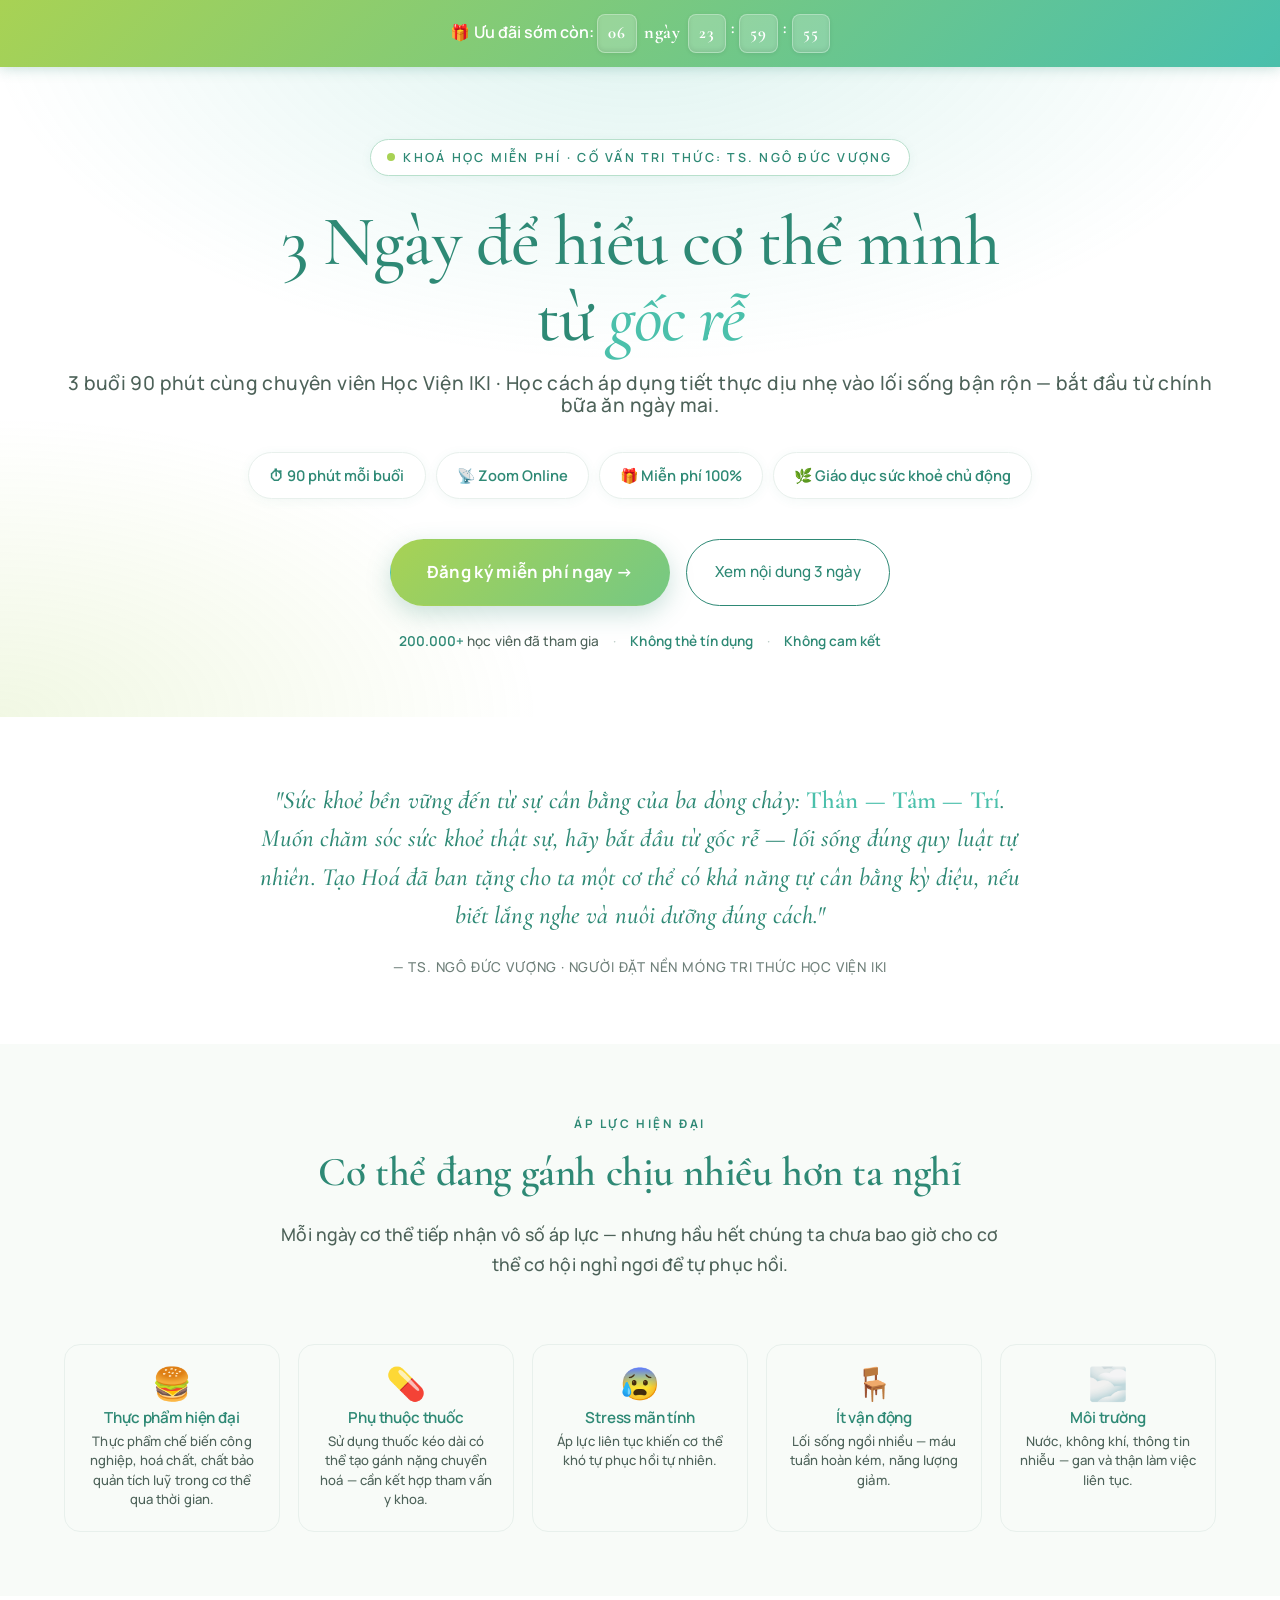
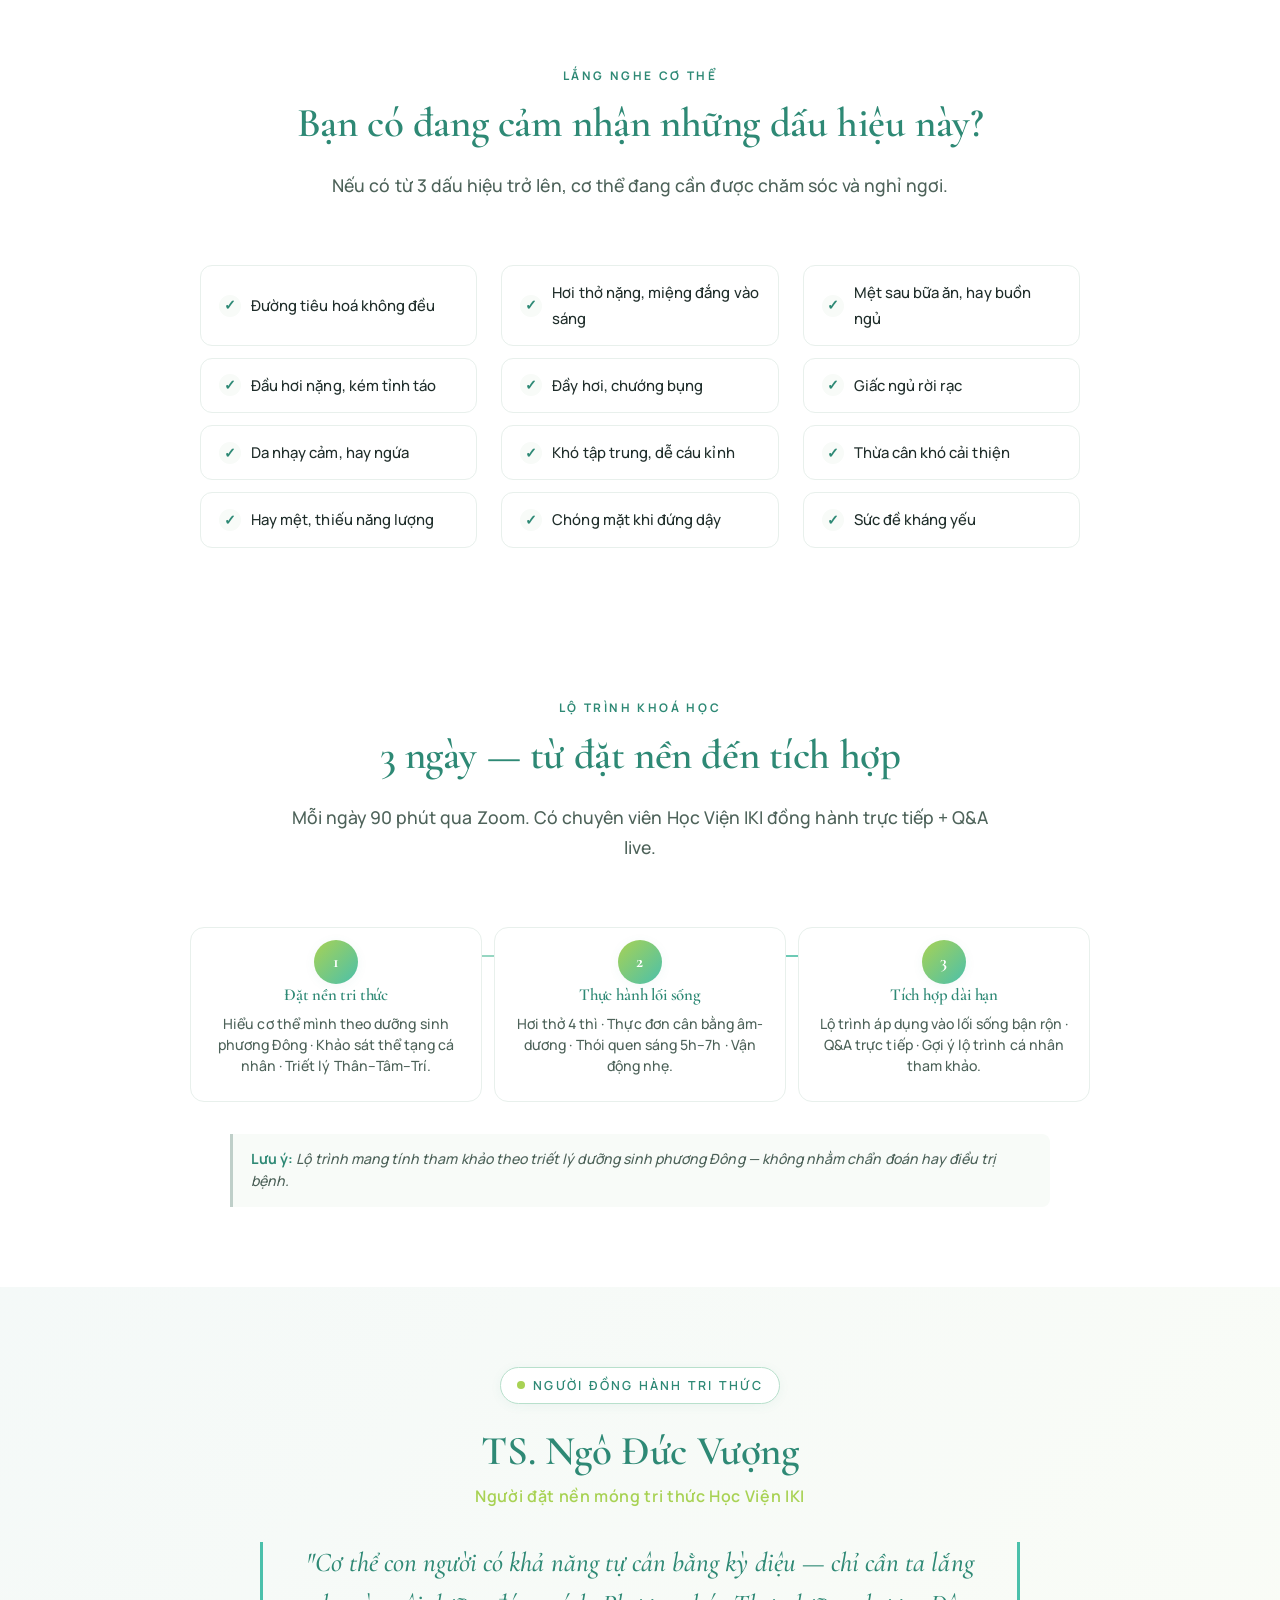
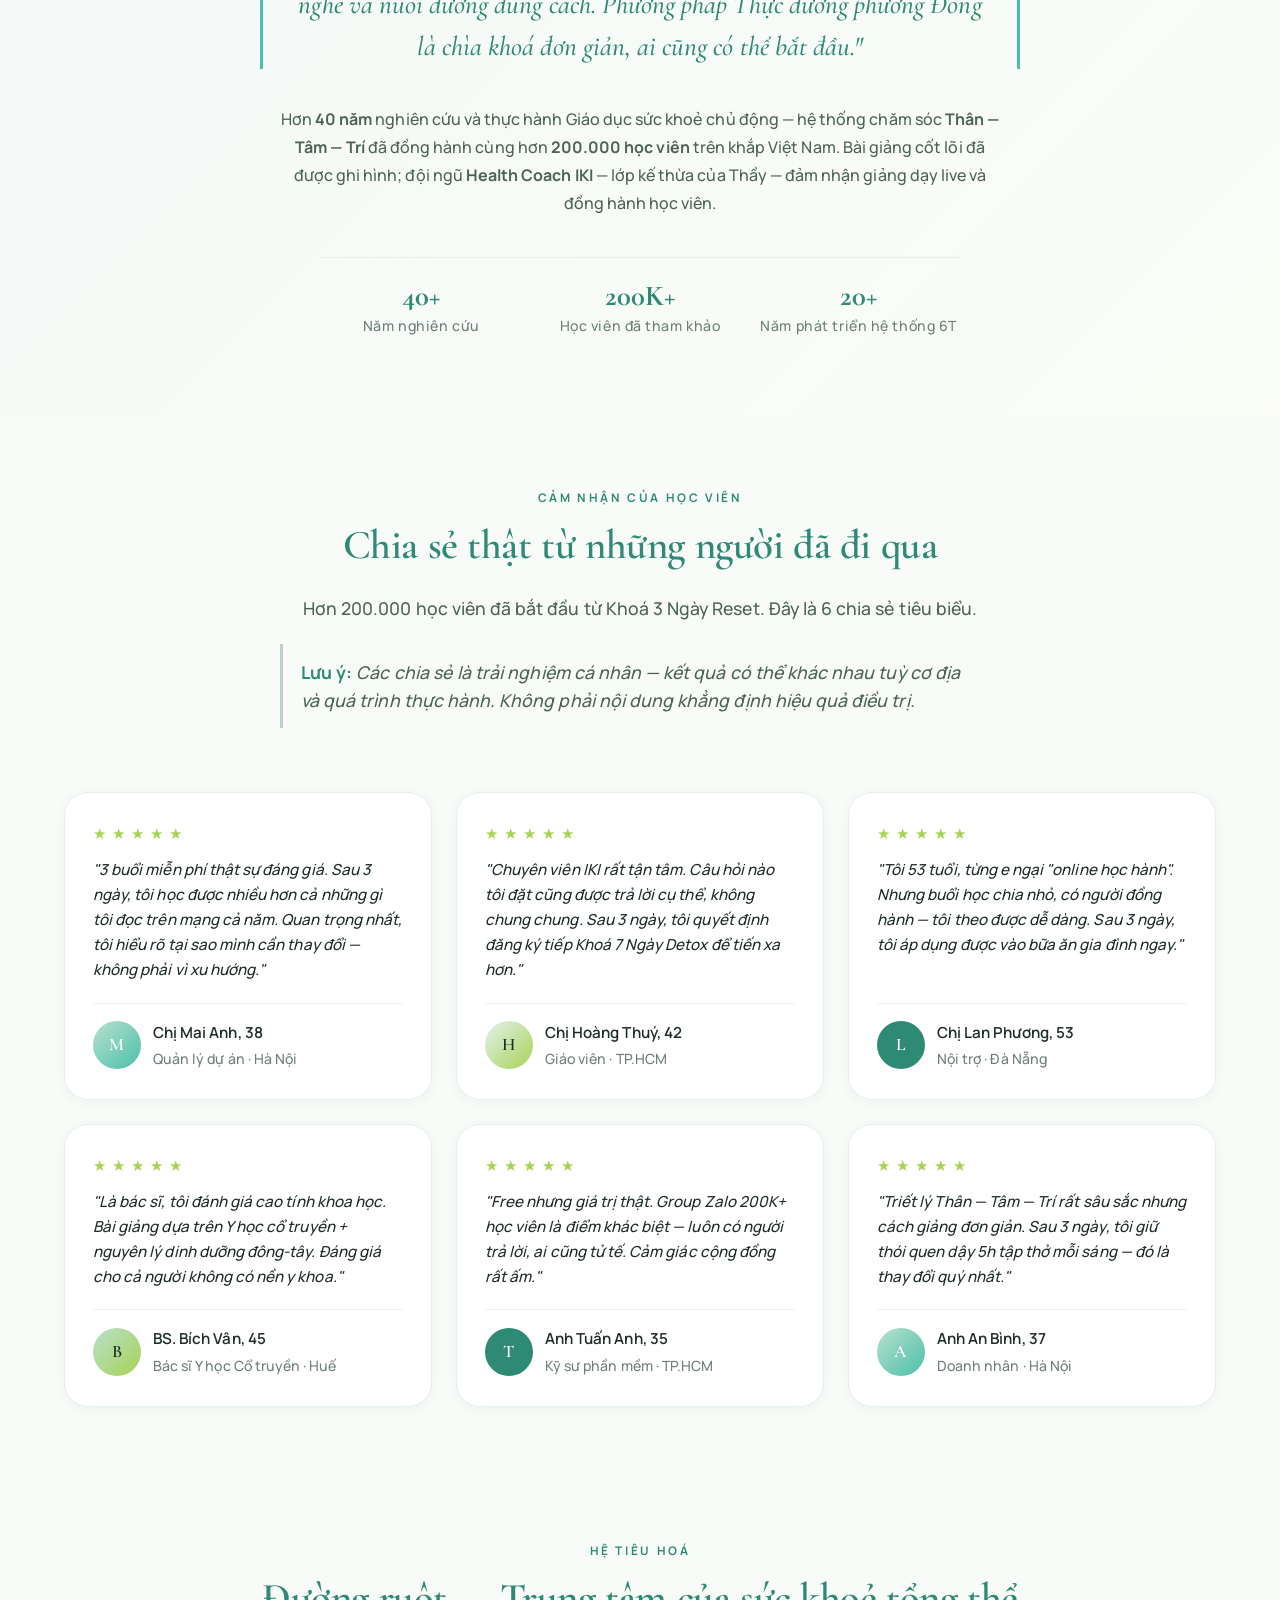
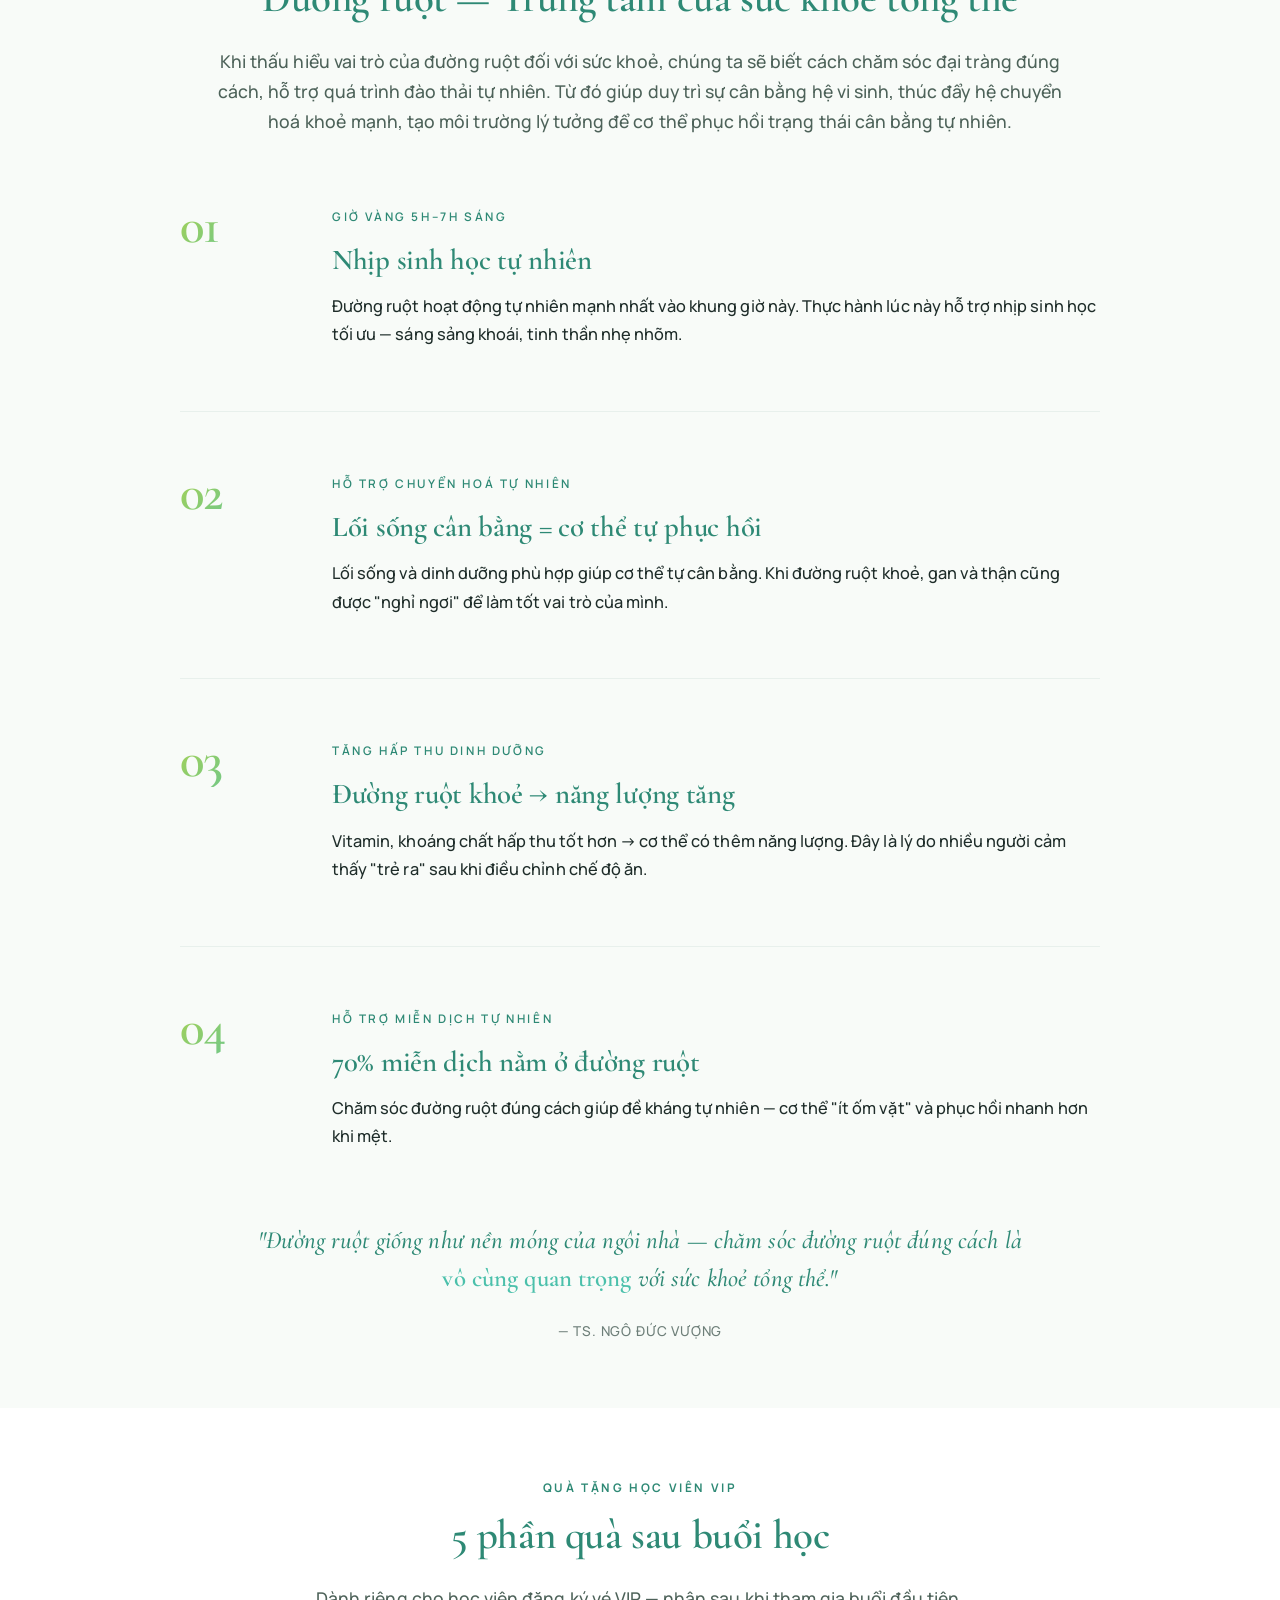
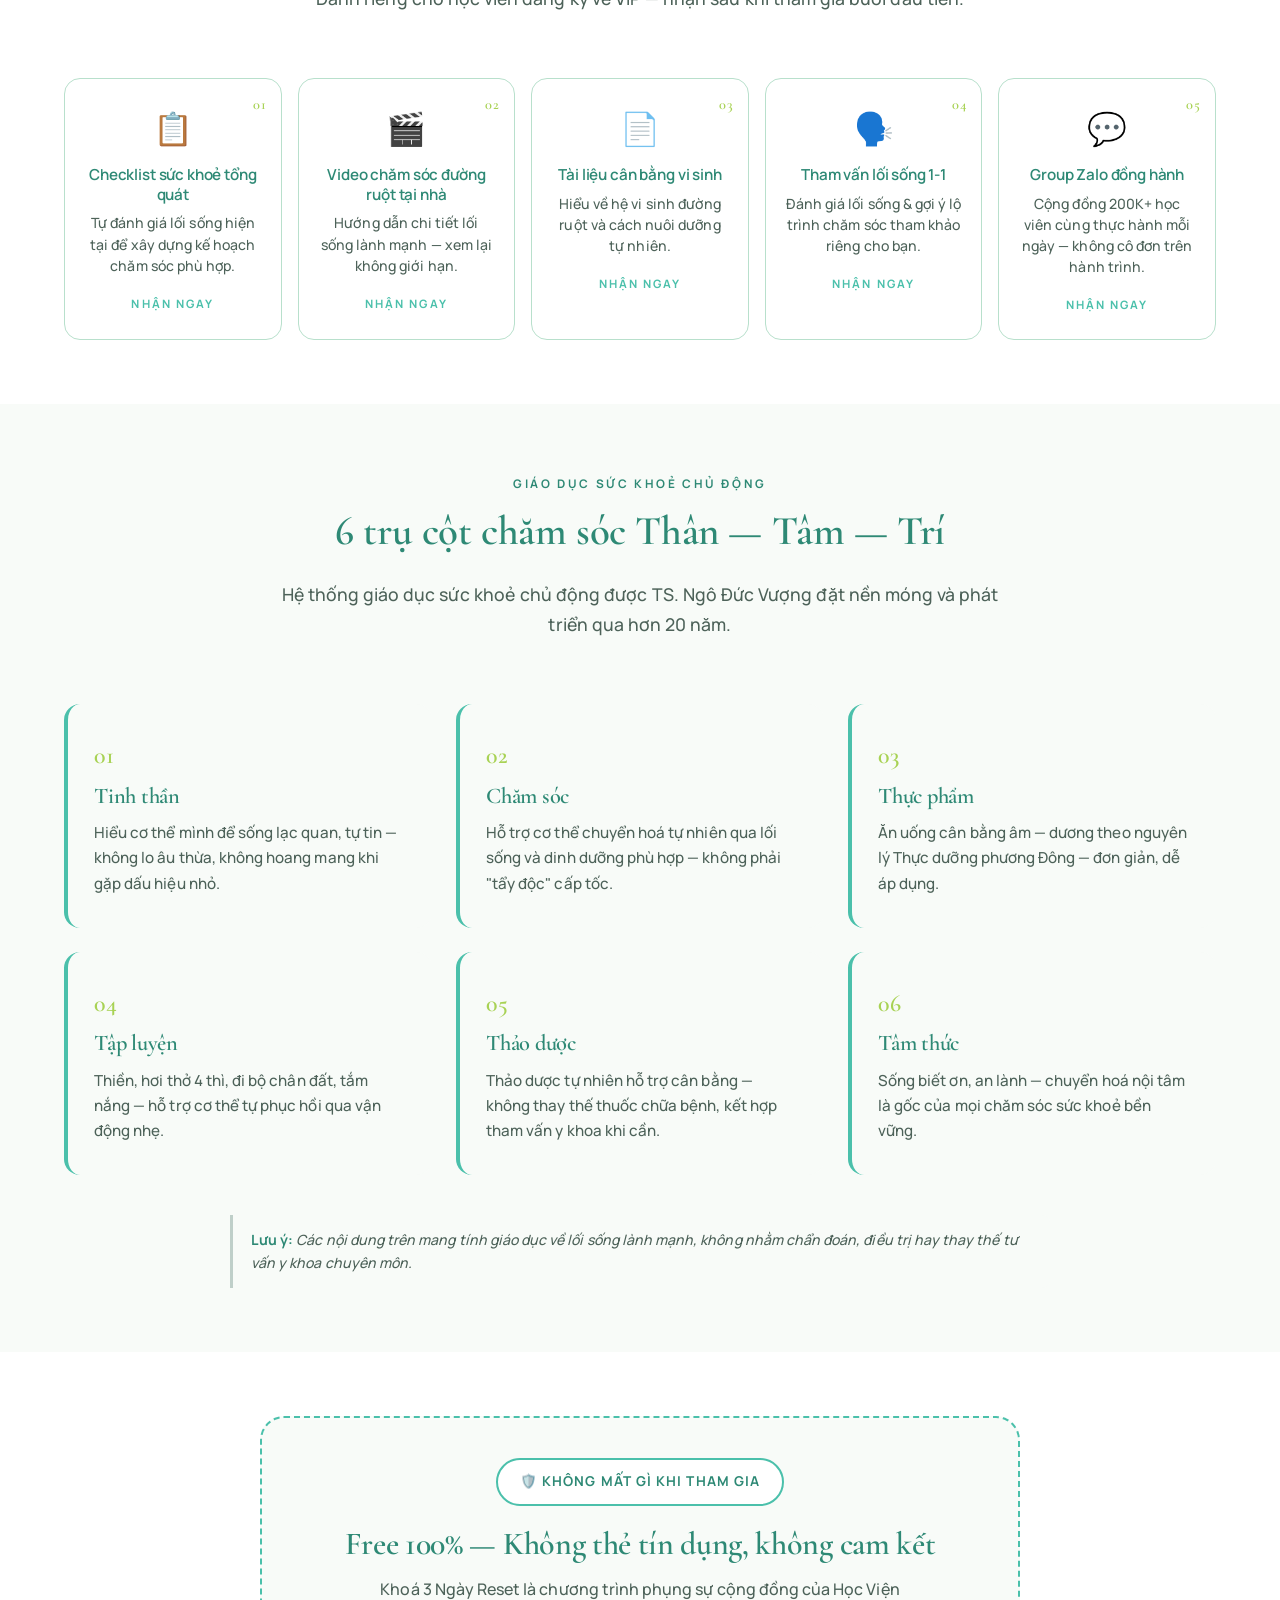
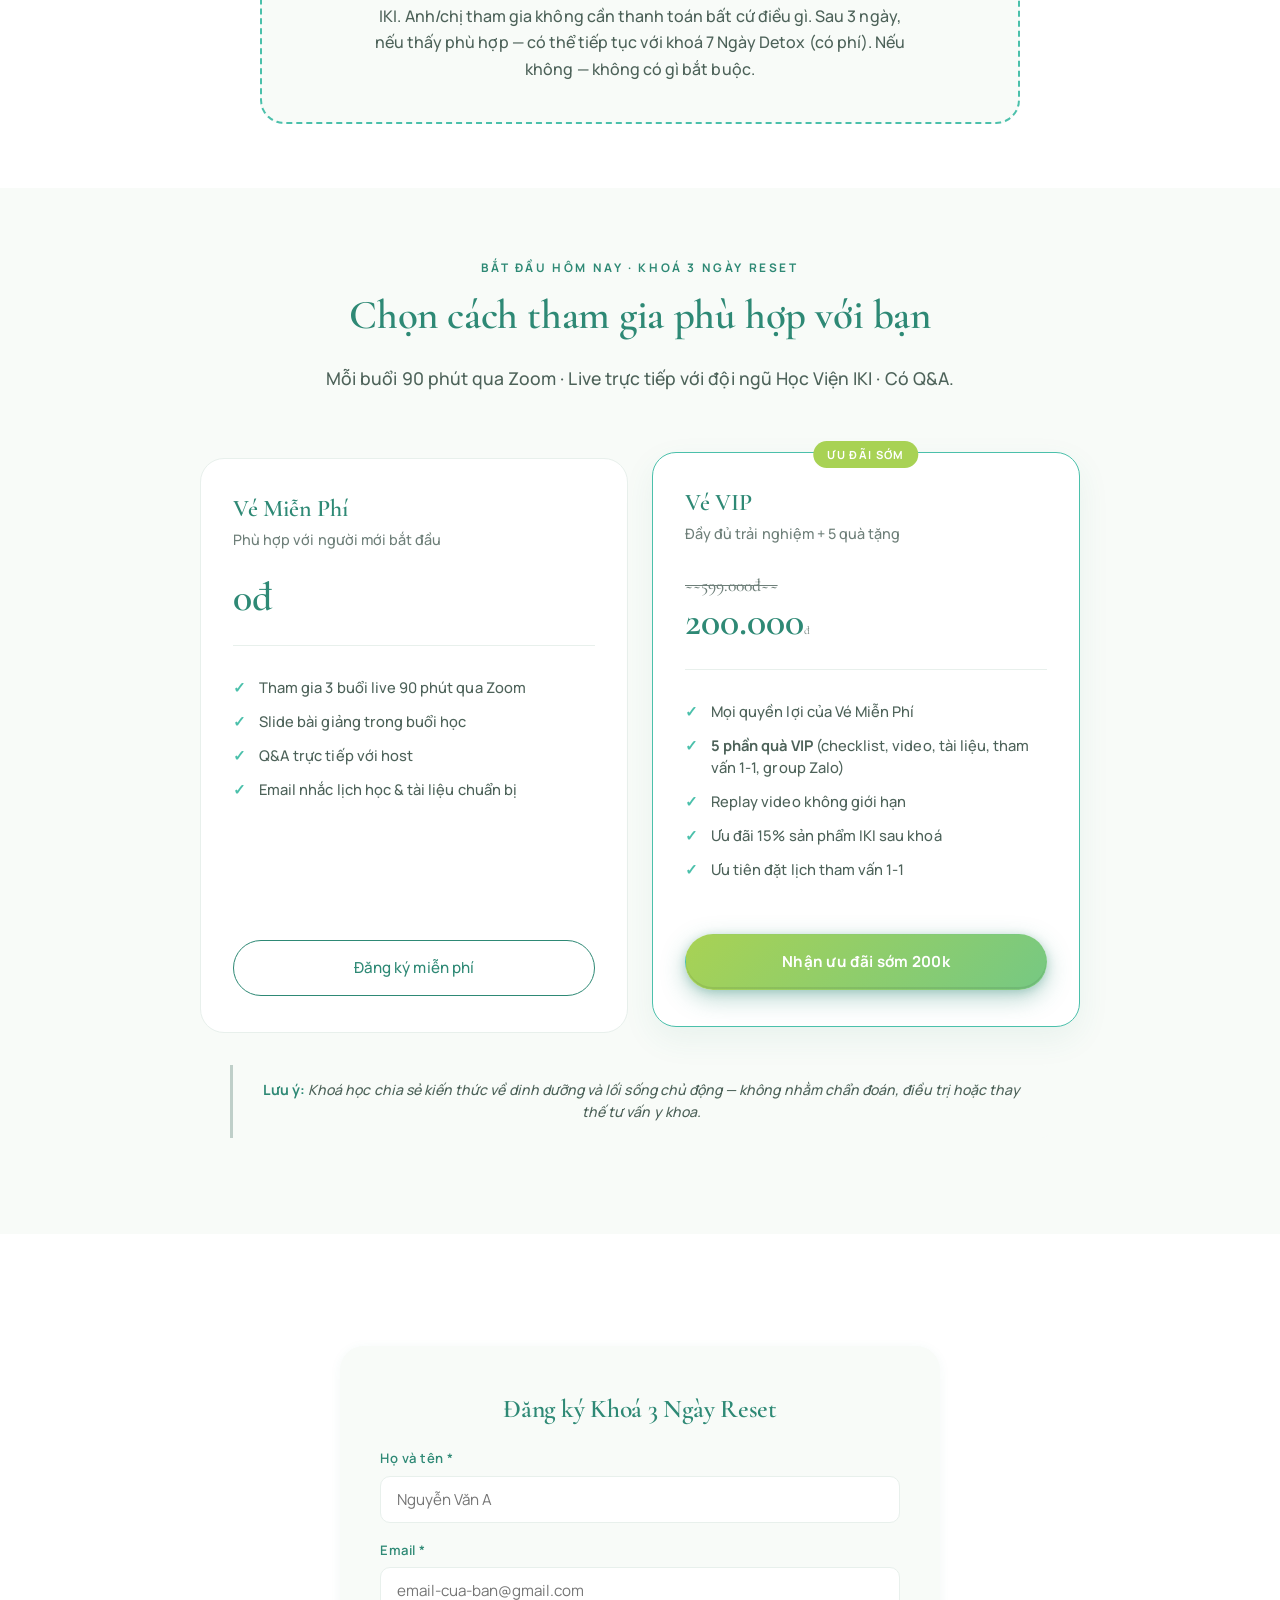
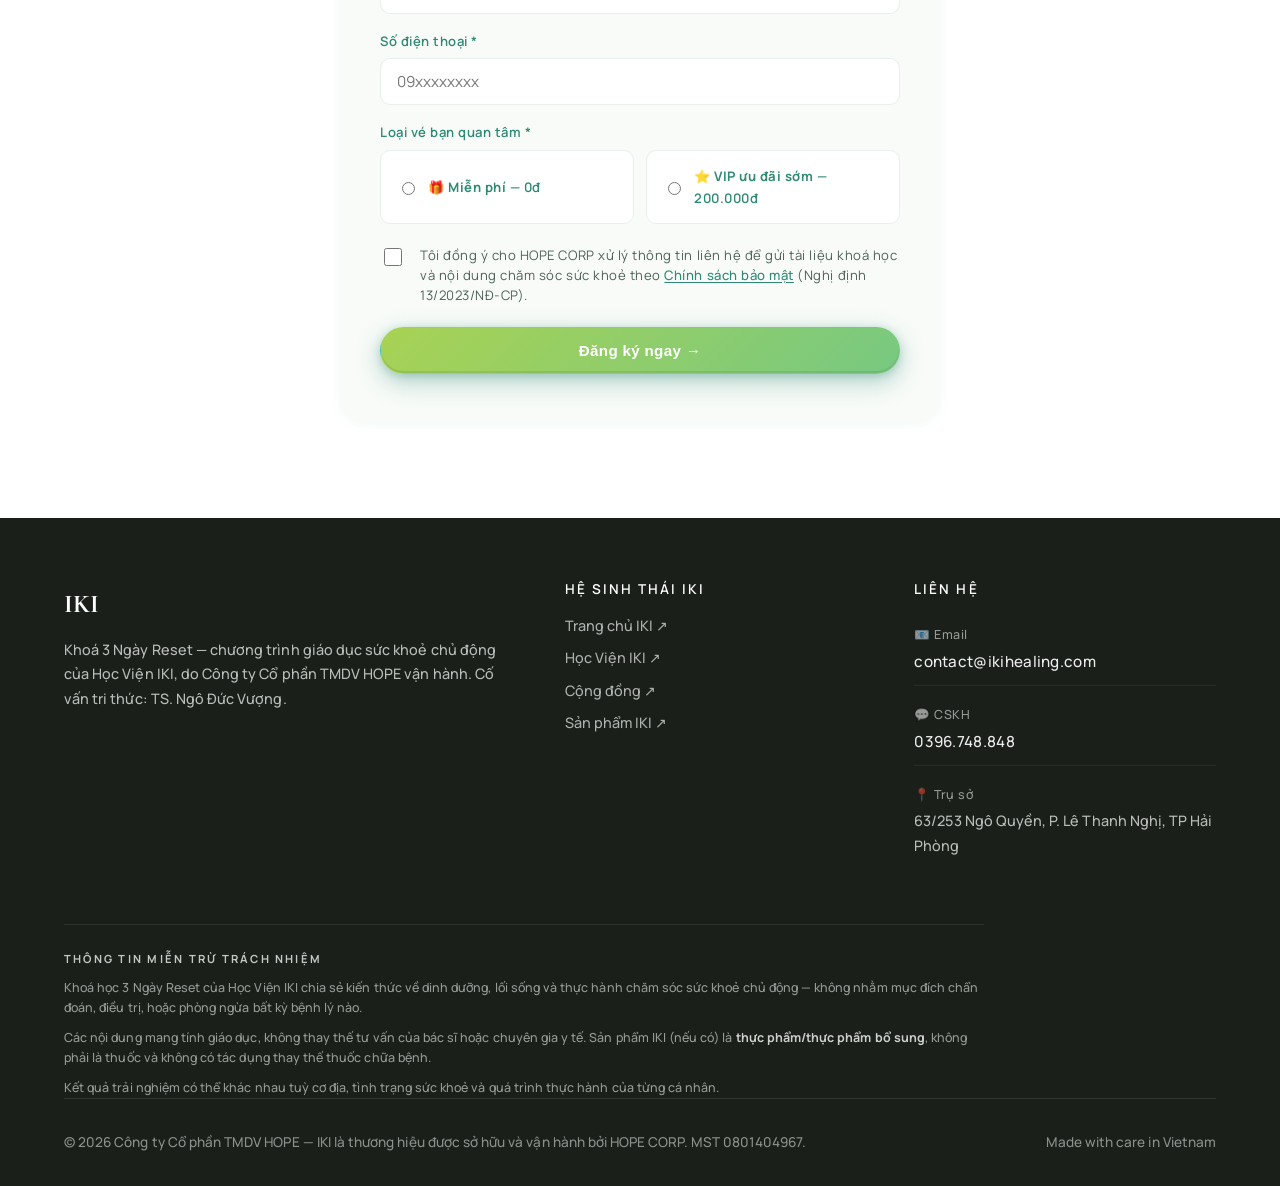
==== commit 326a93d8: "Form: FormSubmit.co integration (no-signup) + honeypot anti-spam + thank-you redirect" ====
--- a/index.html
+++ b/index.html
@@ -533,7 +533,12 @@
     <div class="container">
       <div class="signup-form-wrap">
         <h3>Đăng ký Khoá 3 Ngày Reset</h3>
-        <form class="signup-form" action="https://formspree.io/f/REPLACE_WITH_YOUR_FORMSPREE_ID" method="POST" novalidate>
+        <form class="signup-form" action="https://formsubmit.co/contact@ikihealing.com" method="POST" novalidate>
+          <input type="hidden" name="_subject" value="[3 Ngày Reset] Đăng ký mới từ web" />
+          <input type="hidden" name="_template" value="table" />
+          <input type="hidden" name="_captcha" value="false" />
+          <input type="hidden" name="_next" value="https://7ngayreset.com/?registered=1" />
+          <input type="text" name="_honey" style="display:none" tabindex="-1" autocomplete="off" />
           <div class="form-row">
             <label for="signup-name">Họ và tên *</label>
             <input id="signup-name" type="text" name="name" placeholder="Nguyễn Văn A" required />
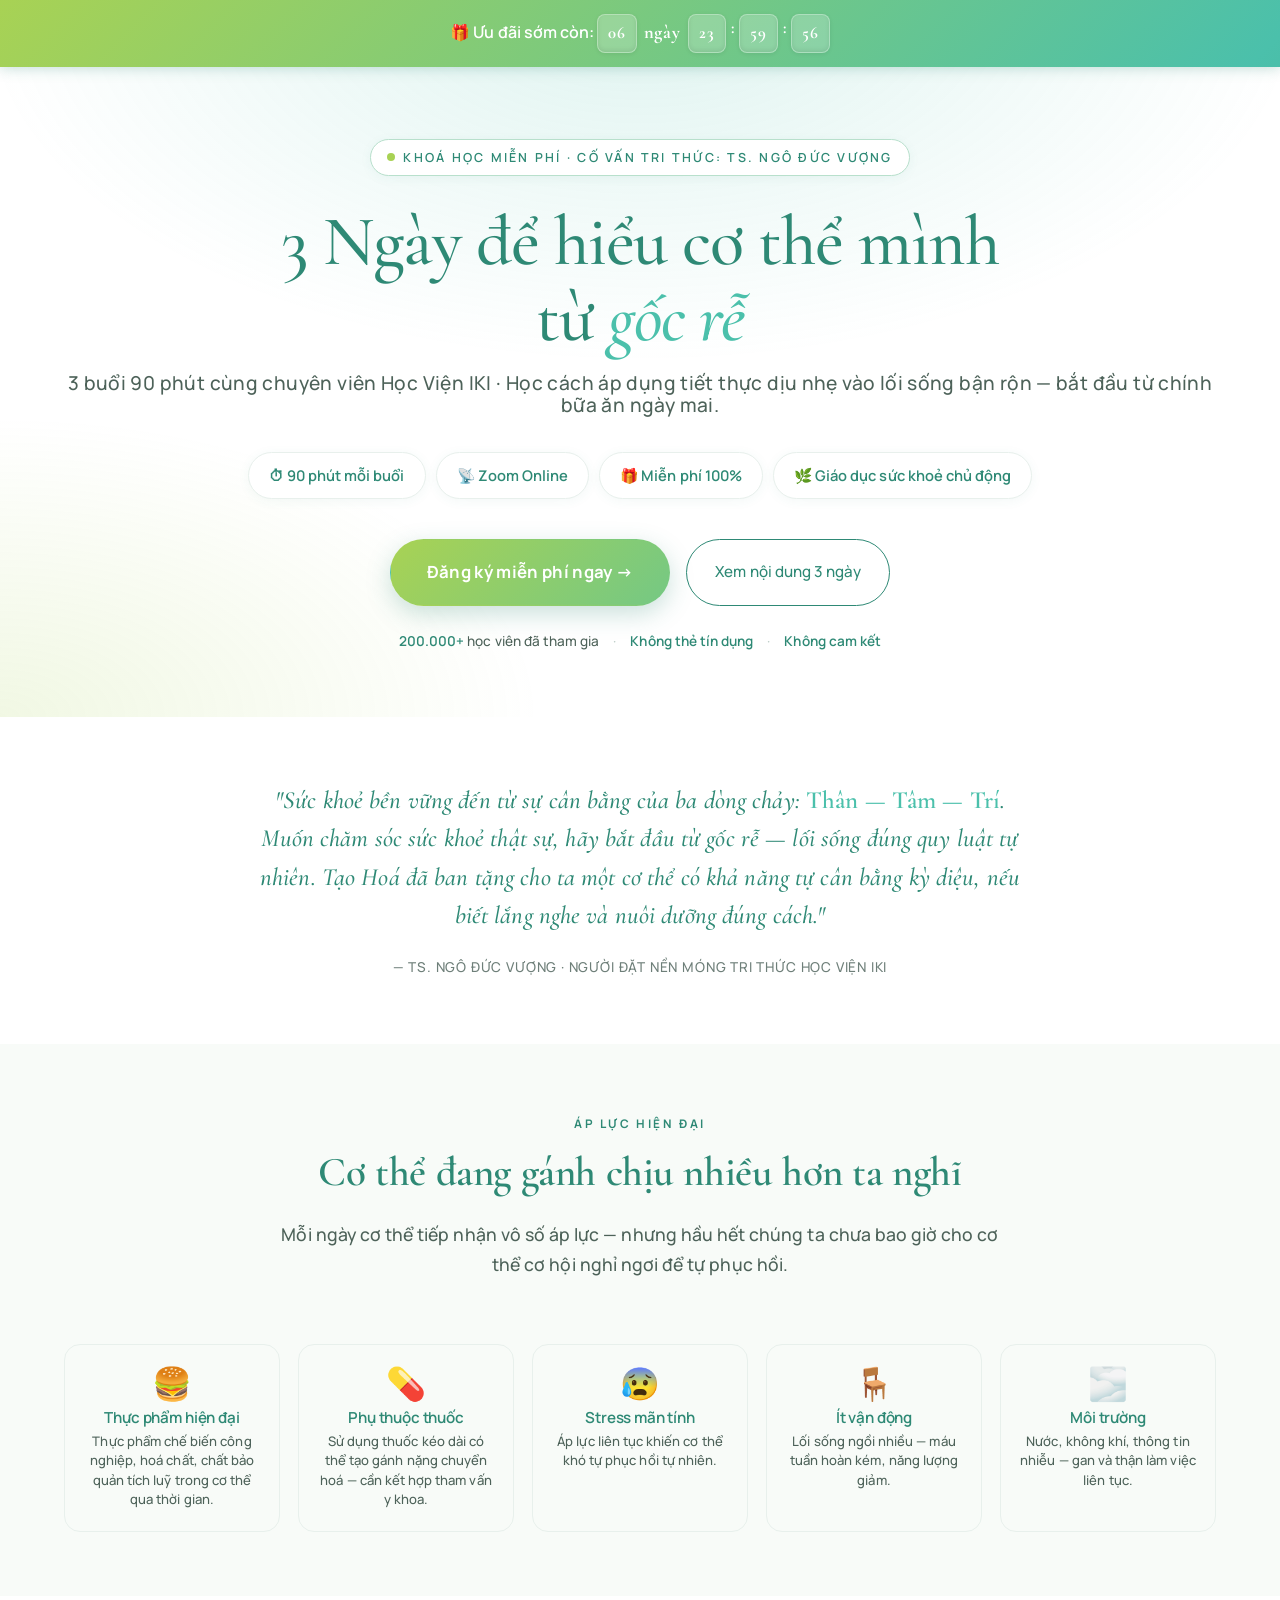
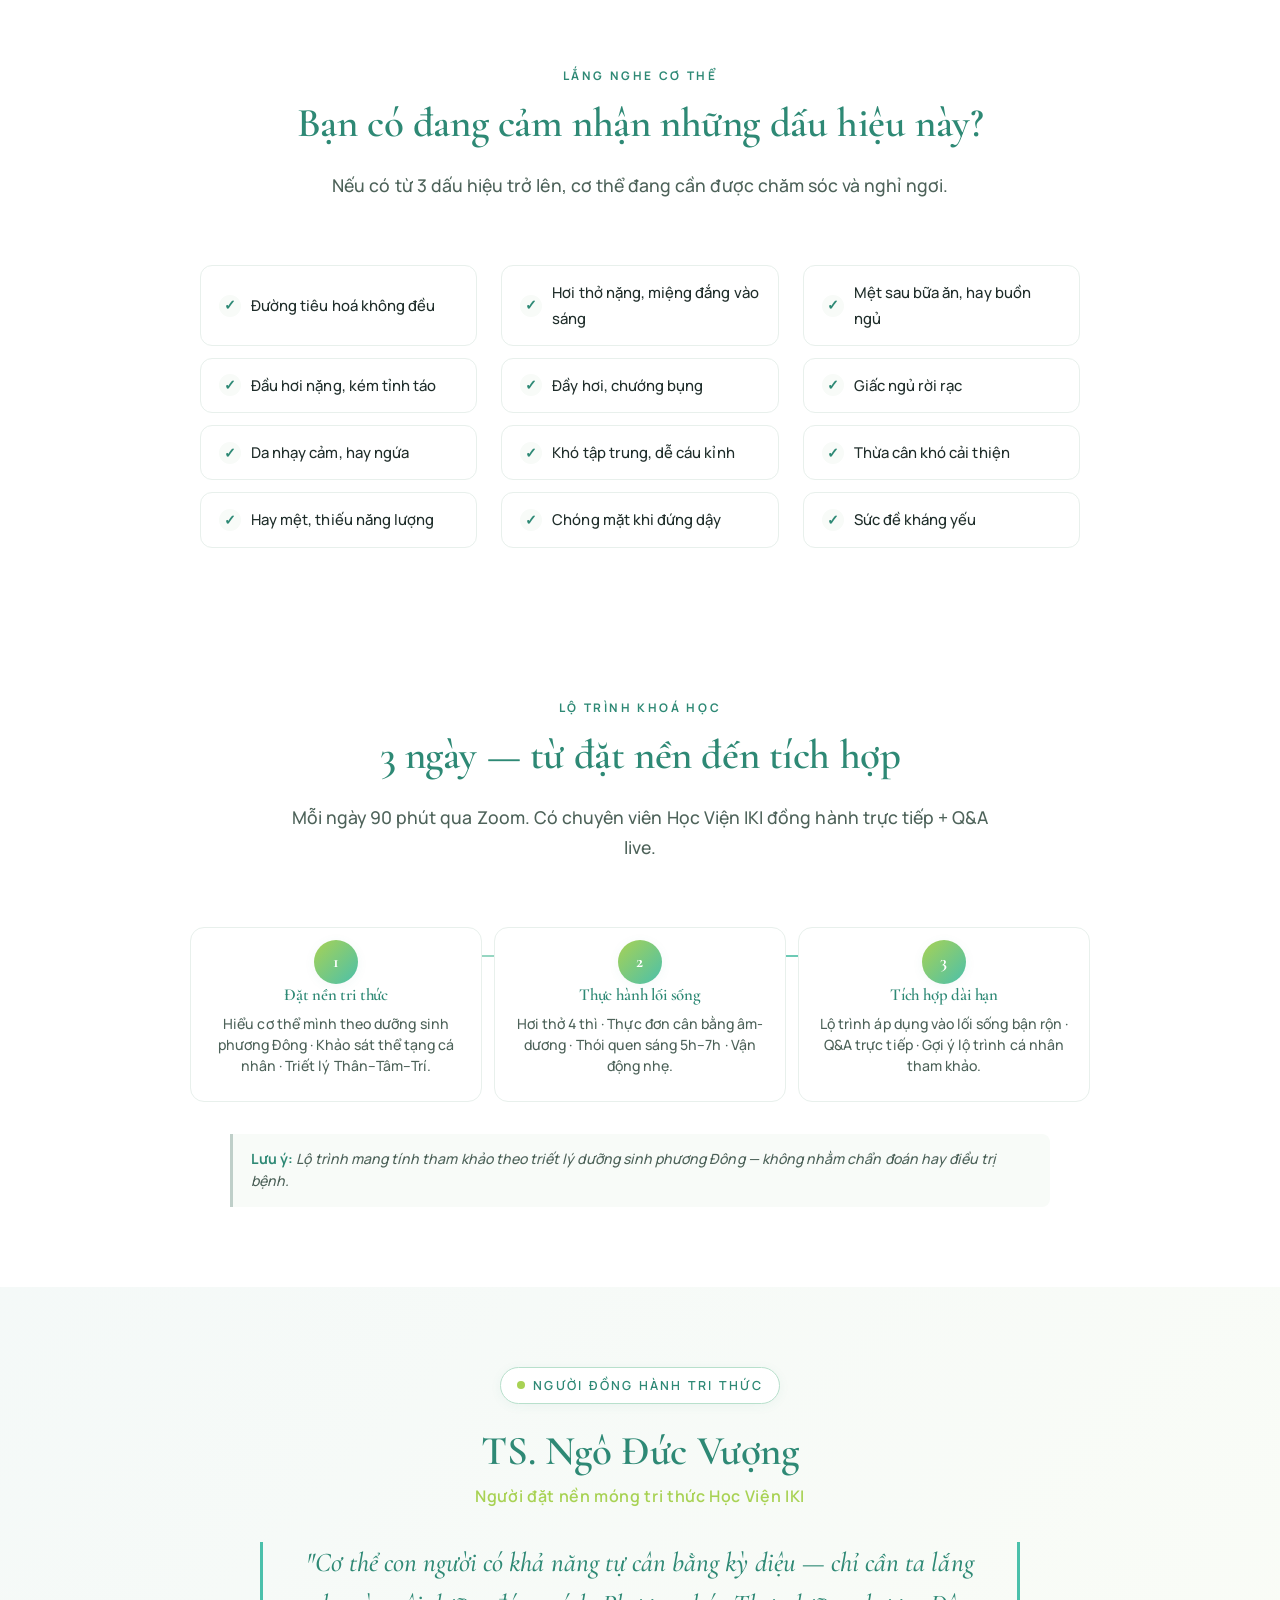
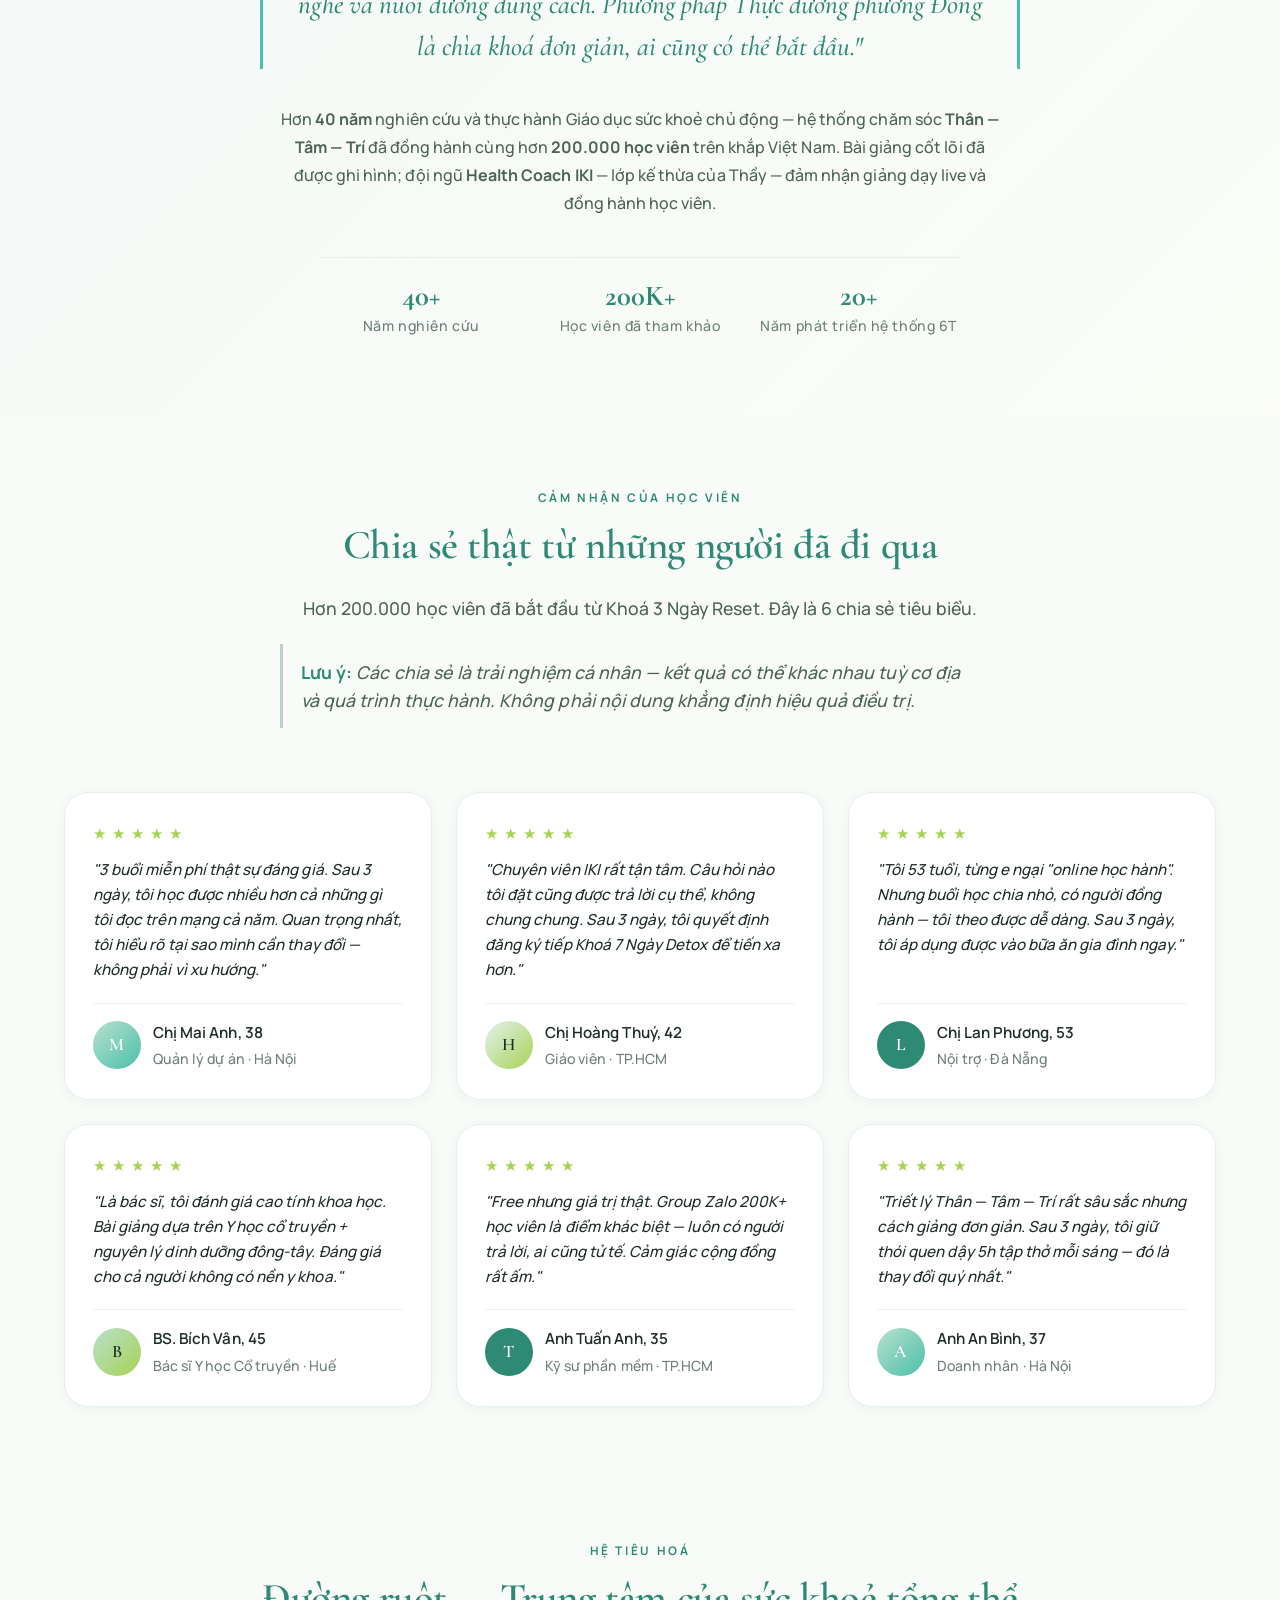
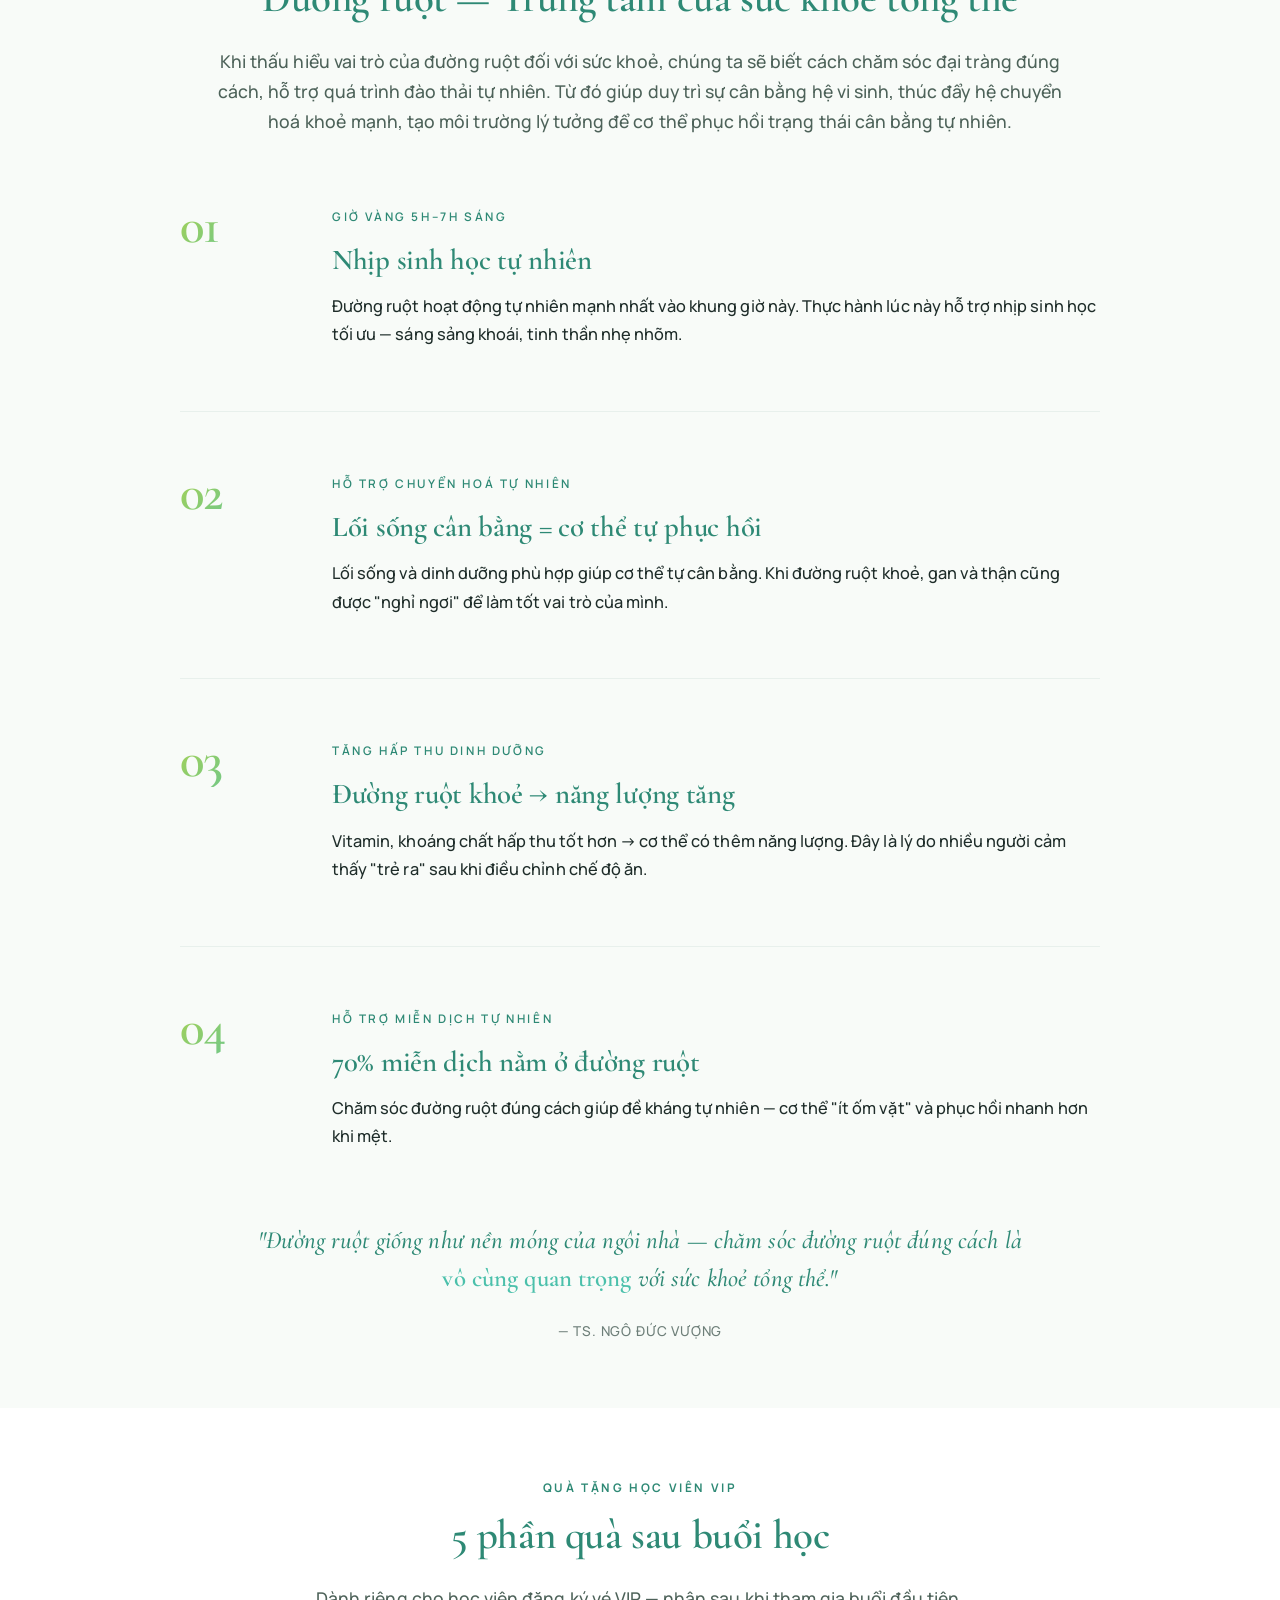
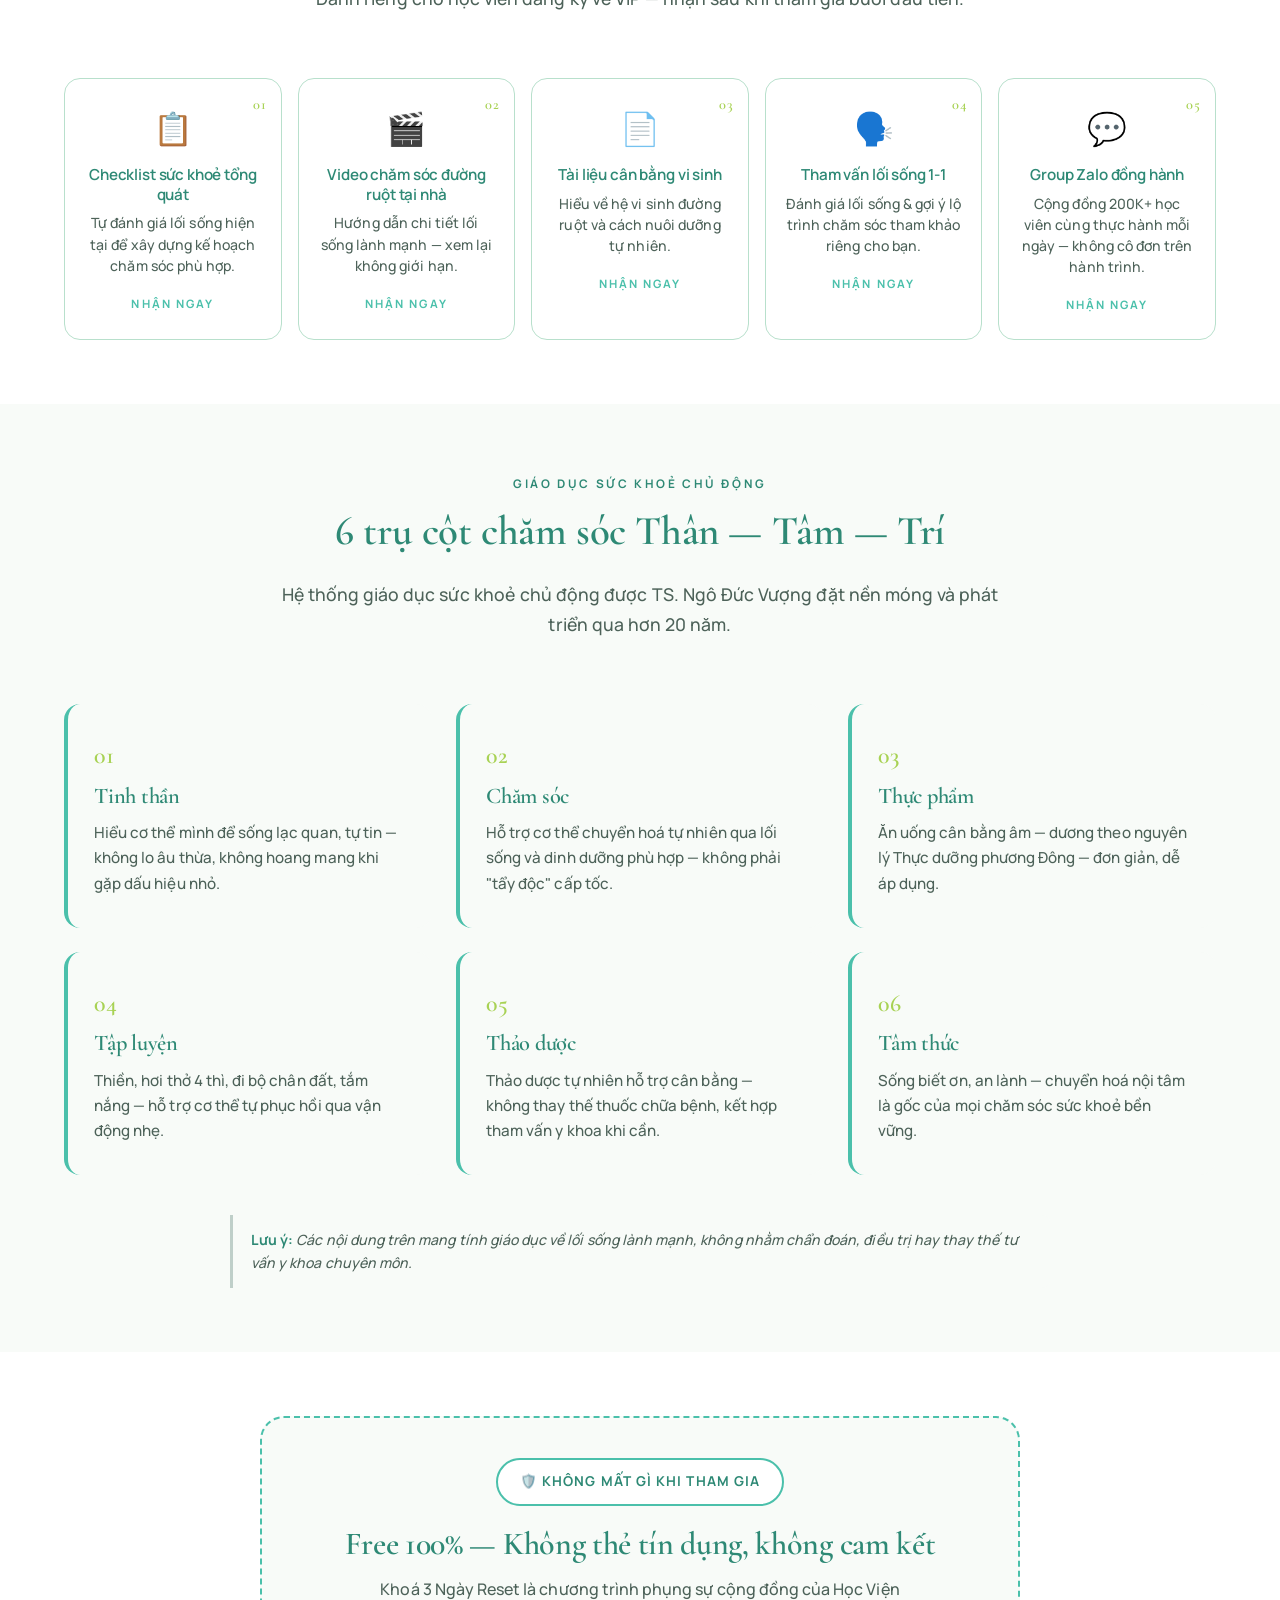
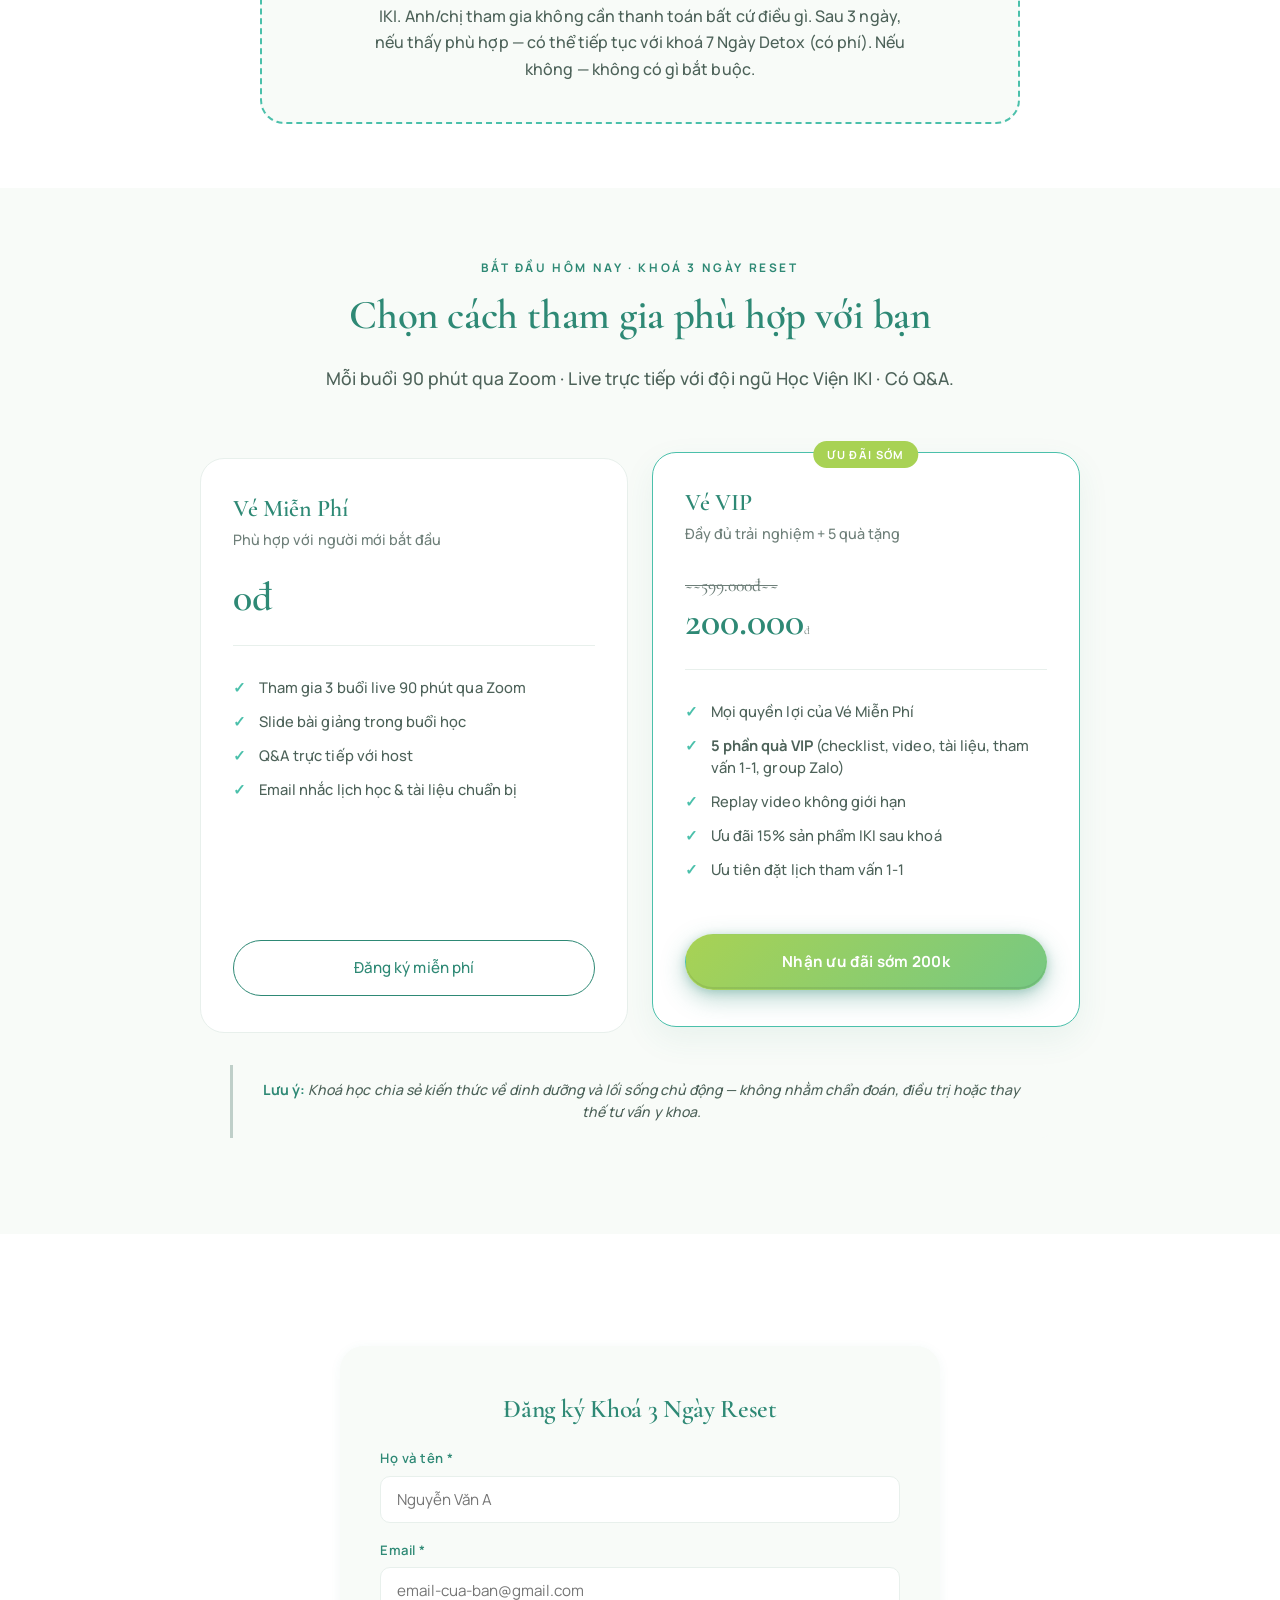
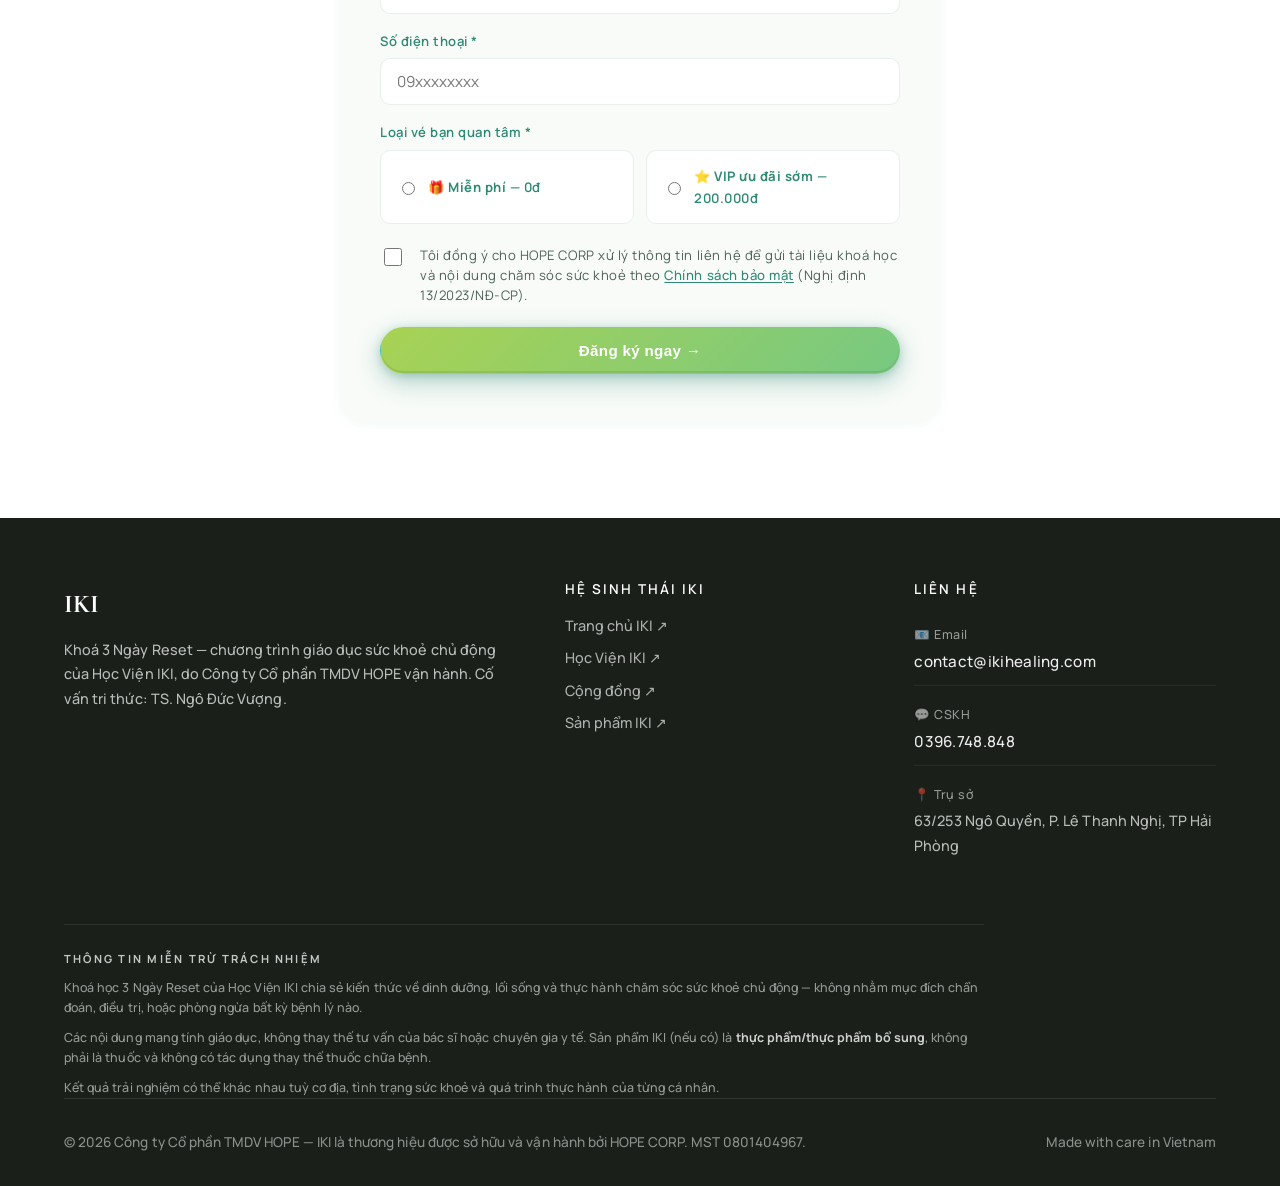
==== commit 75963479: "Chan so dien thoai ao o form dang ky Cung mot benh voi 7ngaydetox-website (hai trang chung khung cod" ====
--- a/index.html
+++ b/index.html
@@ -25,6 +25,7 @@
   <link href="https://fonts.googleapis.com/css2?family=Manrope:wght@400;500;600;700&family=Cormorant+Garamond:ital,wght@0,500;0,600;0,700;1,500;1,600&display=swap" rel="stylesheet" />
   <link rel="icon" type="image/jpeg" href="iki-logo-256.jpg" />
   <link rel="stylesheet" href="styles.css" />
+  <script src="chan-sdt-ao.js" defer></script>
   <script src="script.js" defer></script>
 
   <script type="application/ld+json">
@@ -533,7 +534,7 @@
     <div class="container">
       <div class="signup-form-wrap">
         <h3>Đăng ký Khoá 3 Ngày Reset</h3>
-        <form class="signup-form" action="https://formsubmit.co/contact@ikihealing.com" method="POST" novalidate>
+        <form class="signup-form" action="https://formsubmit.co/contact@ikihealing.com" method="POST">
           <input type="hidden" name="_subject" value="[3 Ngày Reset] Đăng ký mới từ web" />
           <input type="hidden" name="_template" value="table" />
           <input type="hidden" name="_captcha" value="false" />
@@ -549,7 +550,11 @@
           </div>
           <div class="form-row">
             <label for="signup-phone">Số điện thoại *</label>
-            <input id="signup-phone" type="tel" name="phone" placeholder="09xxxxxxxx" required />
+            <input id="signup-phone" type="tel" name="phone" placeholder="09xxxxxxxx"
+                   inputmode="numeric" autocomplete="tel"
+                   pattern="0[35789][0-9]{8}"
+                   title="Số điện thoại phải đủ 10 số và bắt đầu bằng số 0 (ví dụ 0987654321)"
+                   required />
           </div>
 
           <label style="margin-top: 8px;">Loại vé bạn quan tâm *</label>
